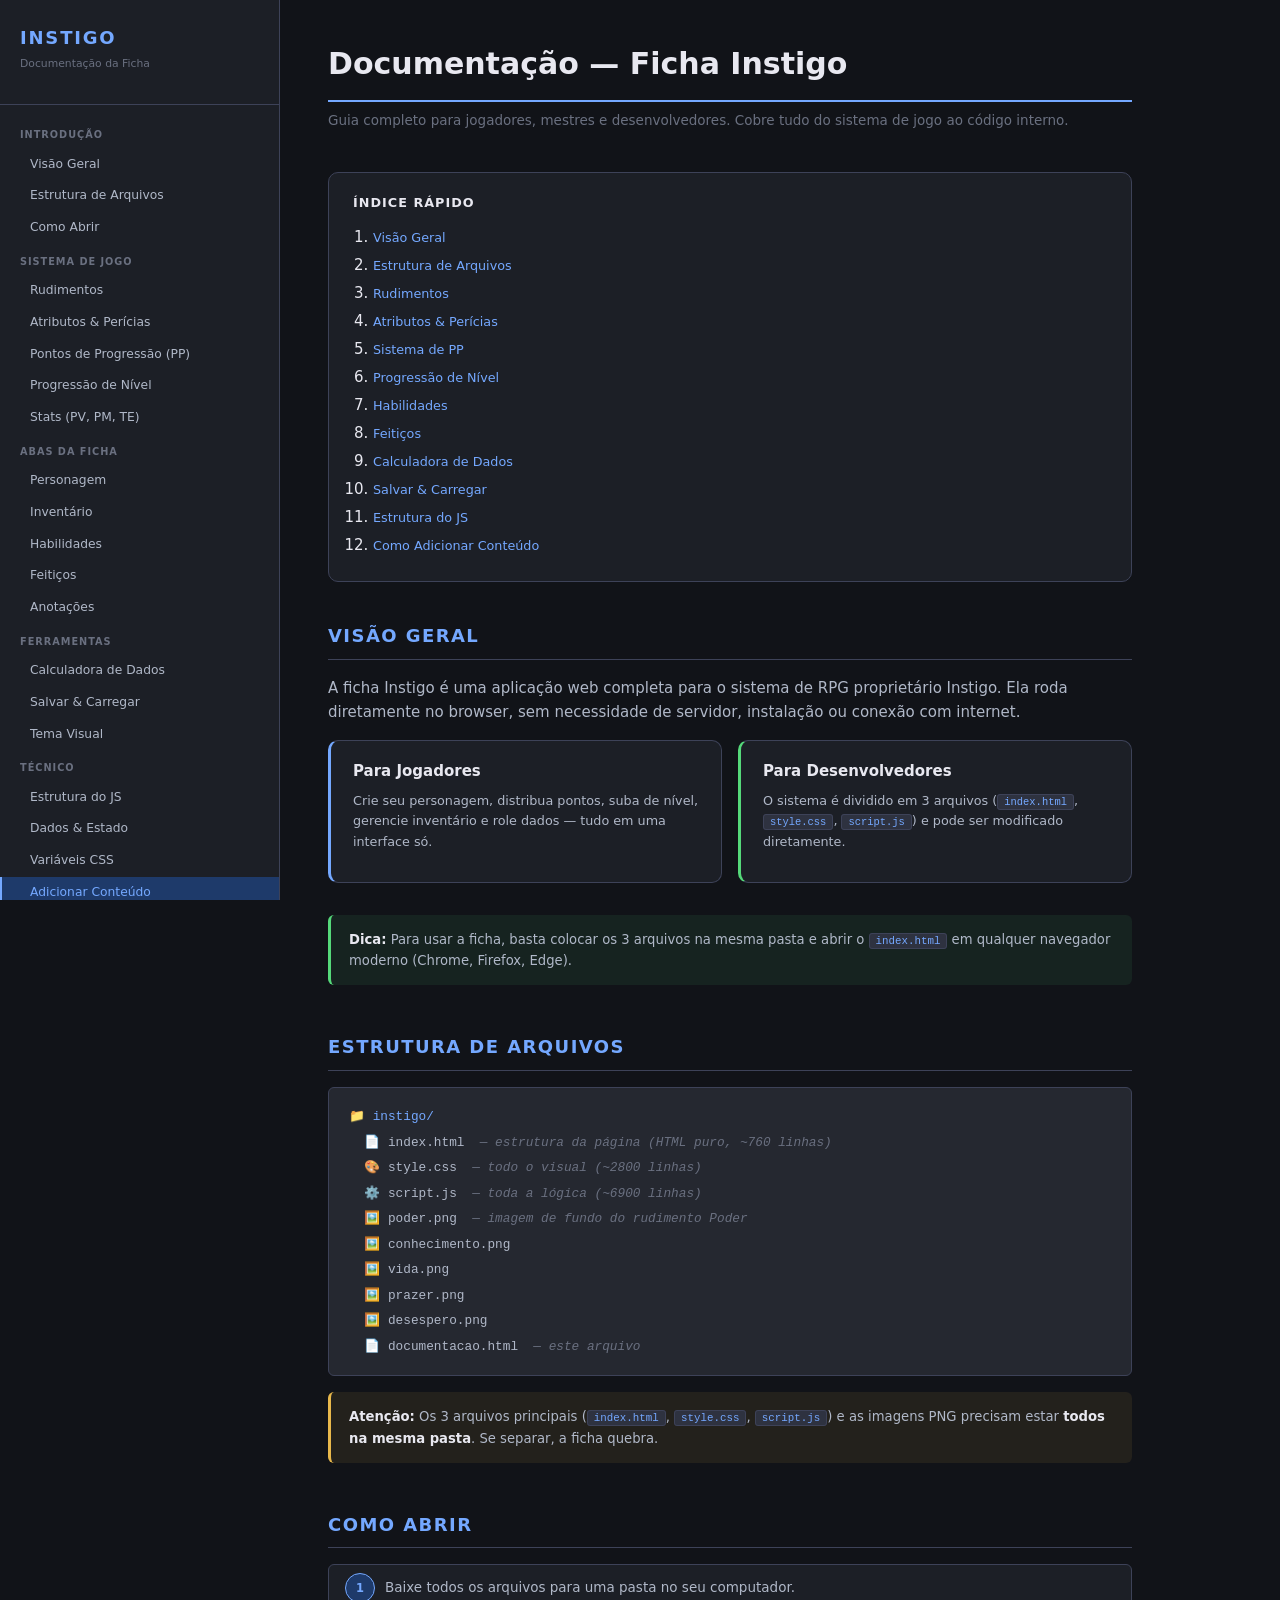
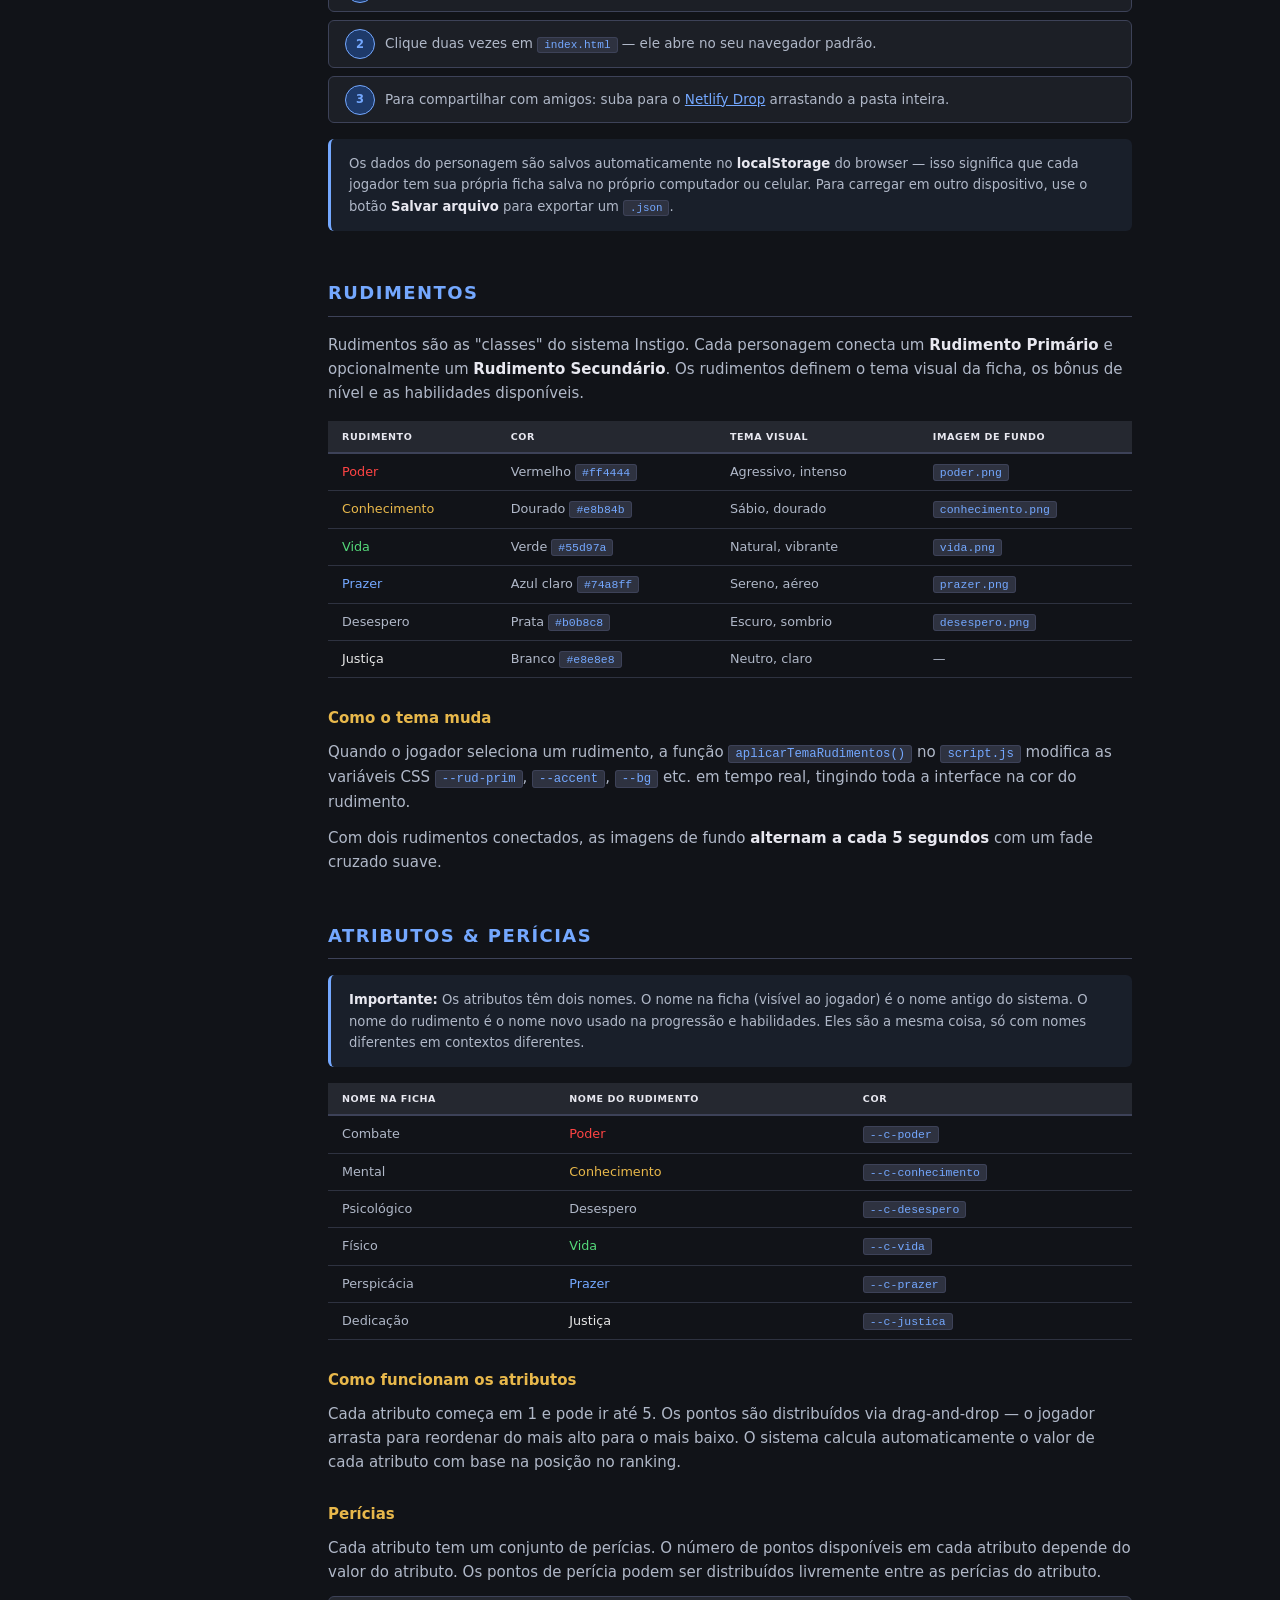
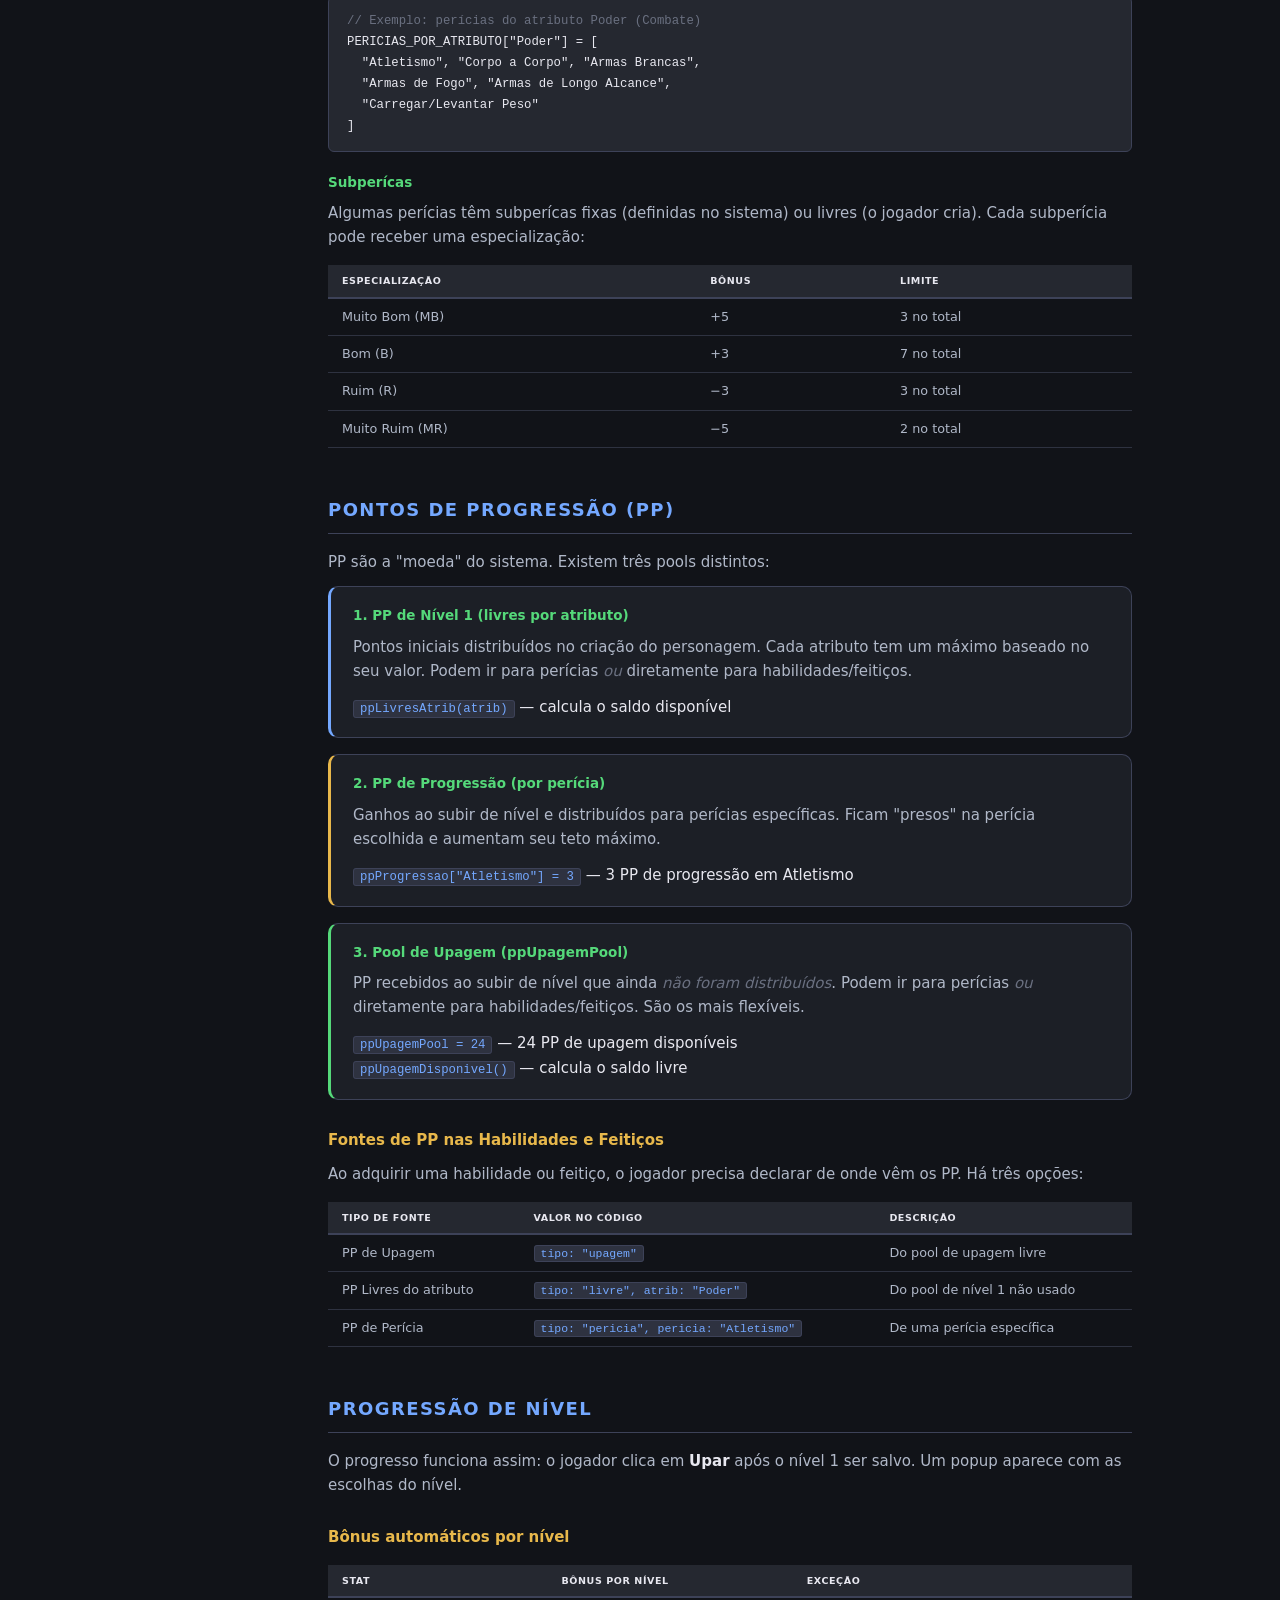
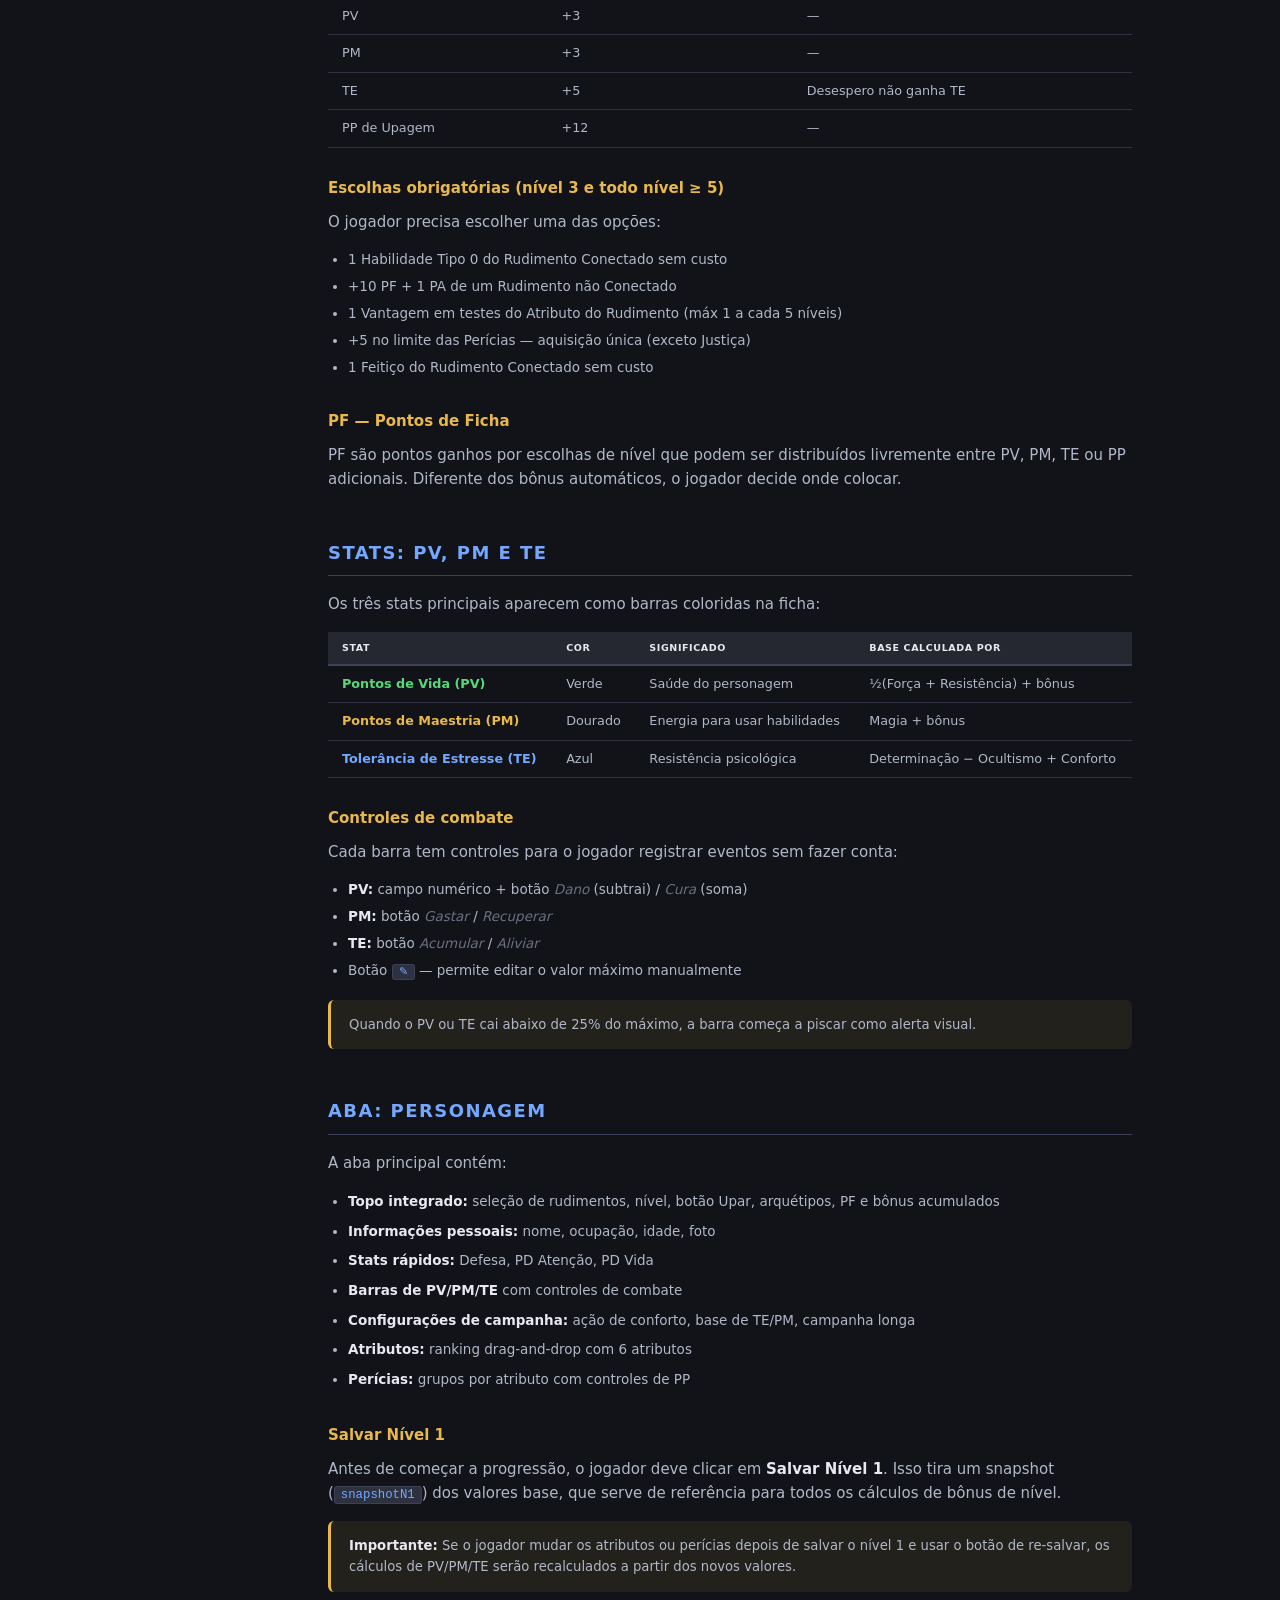
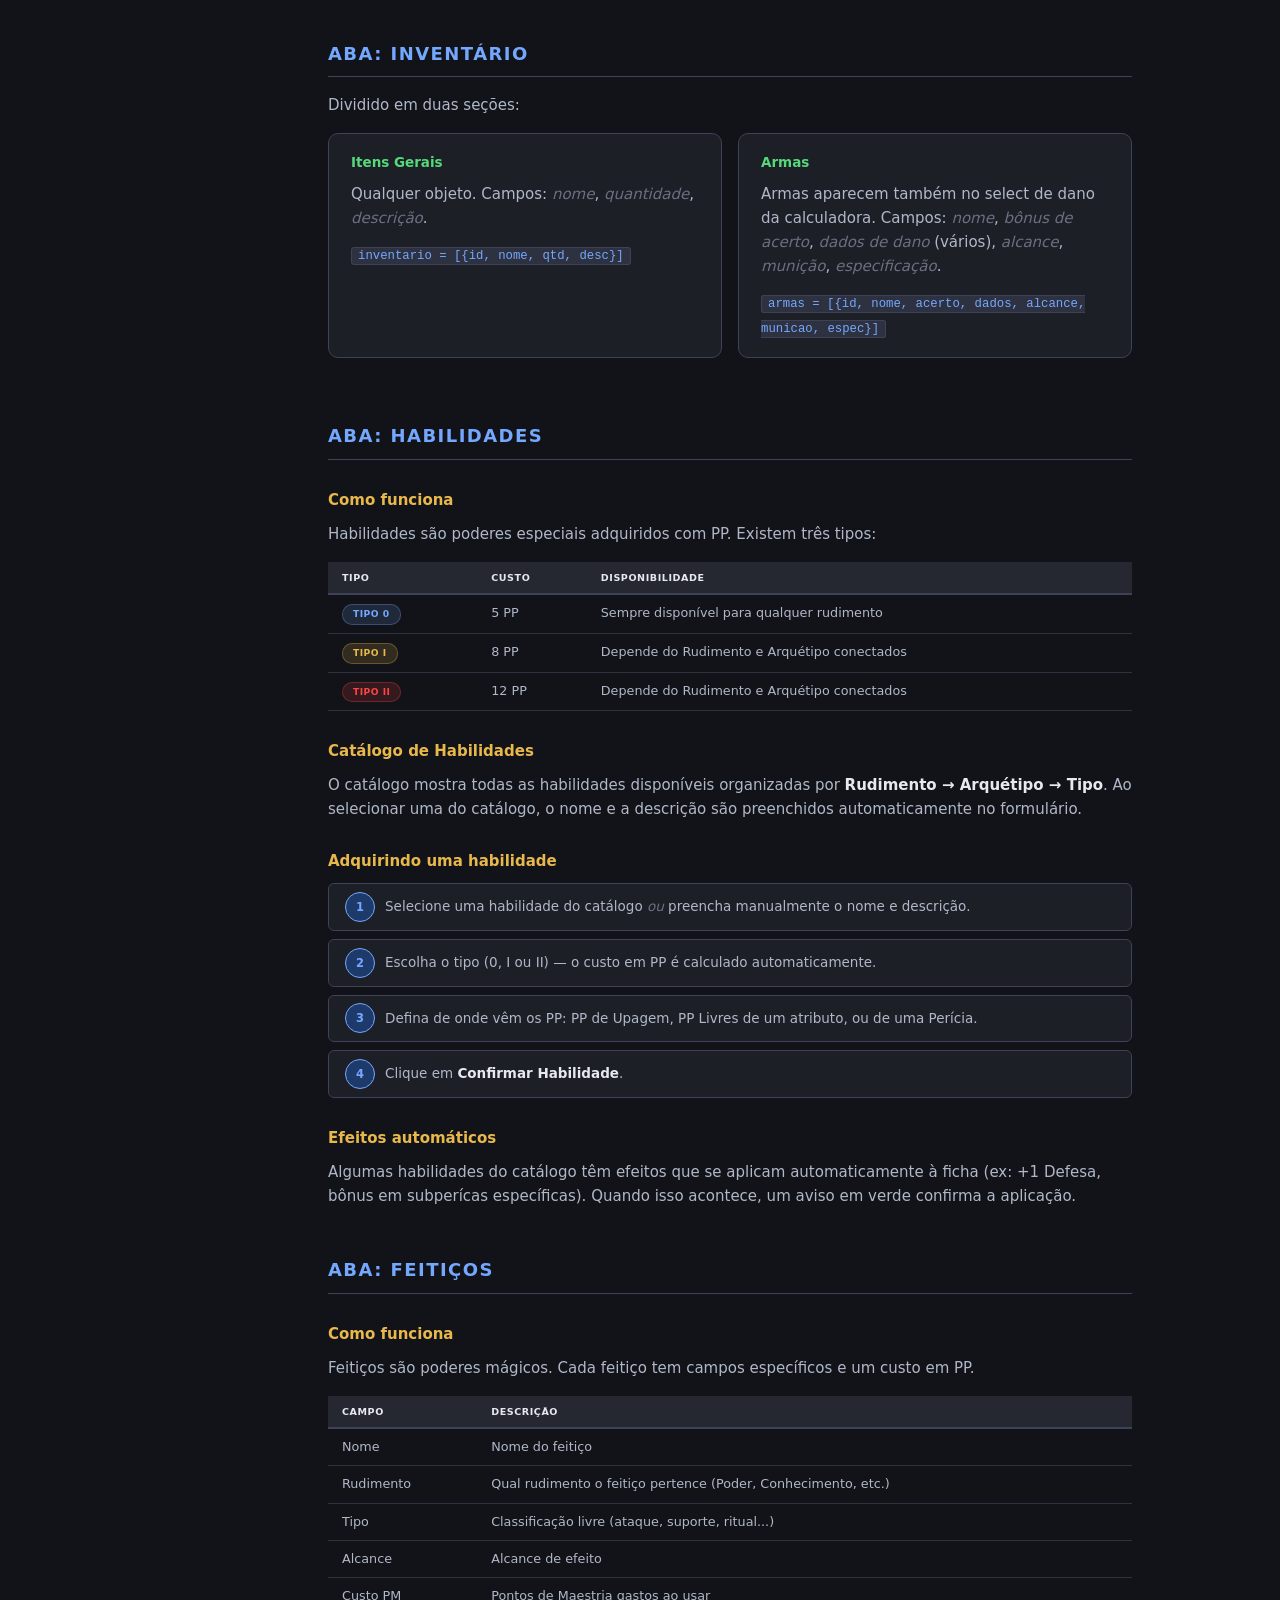
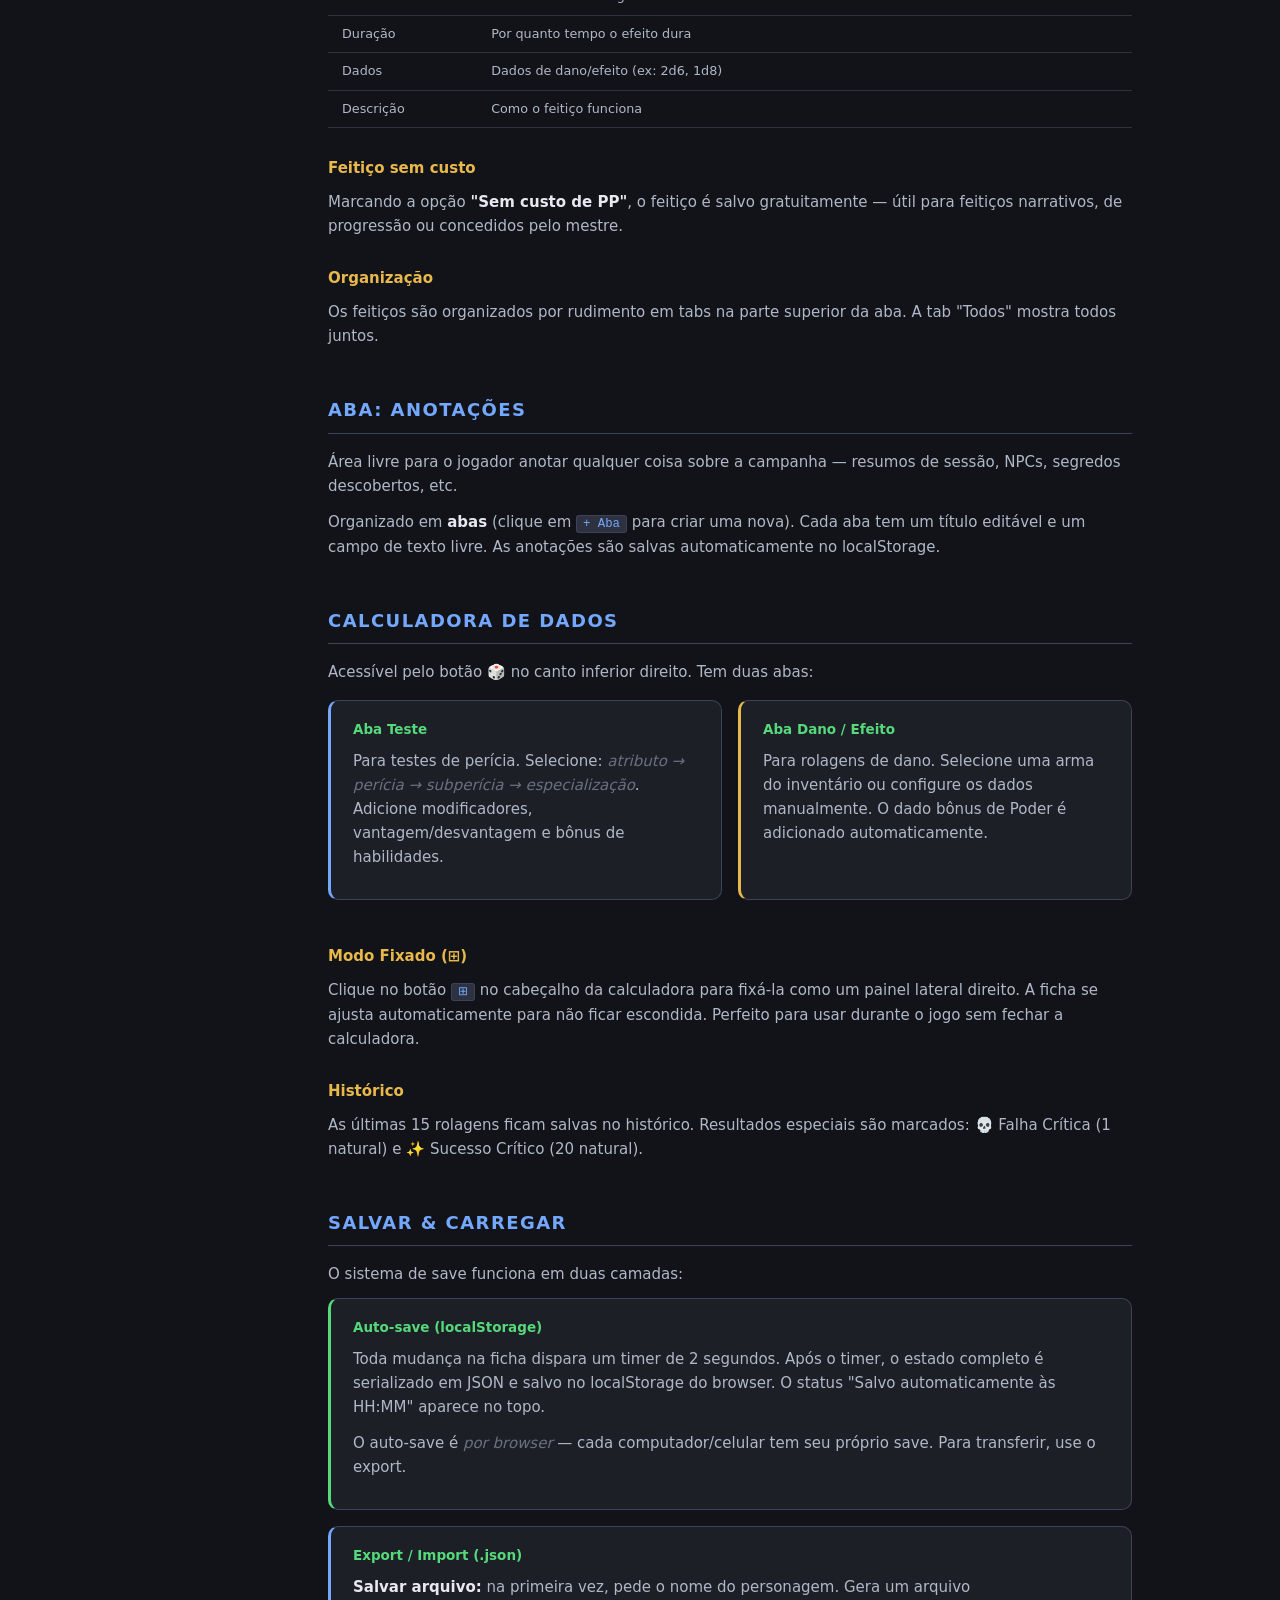
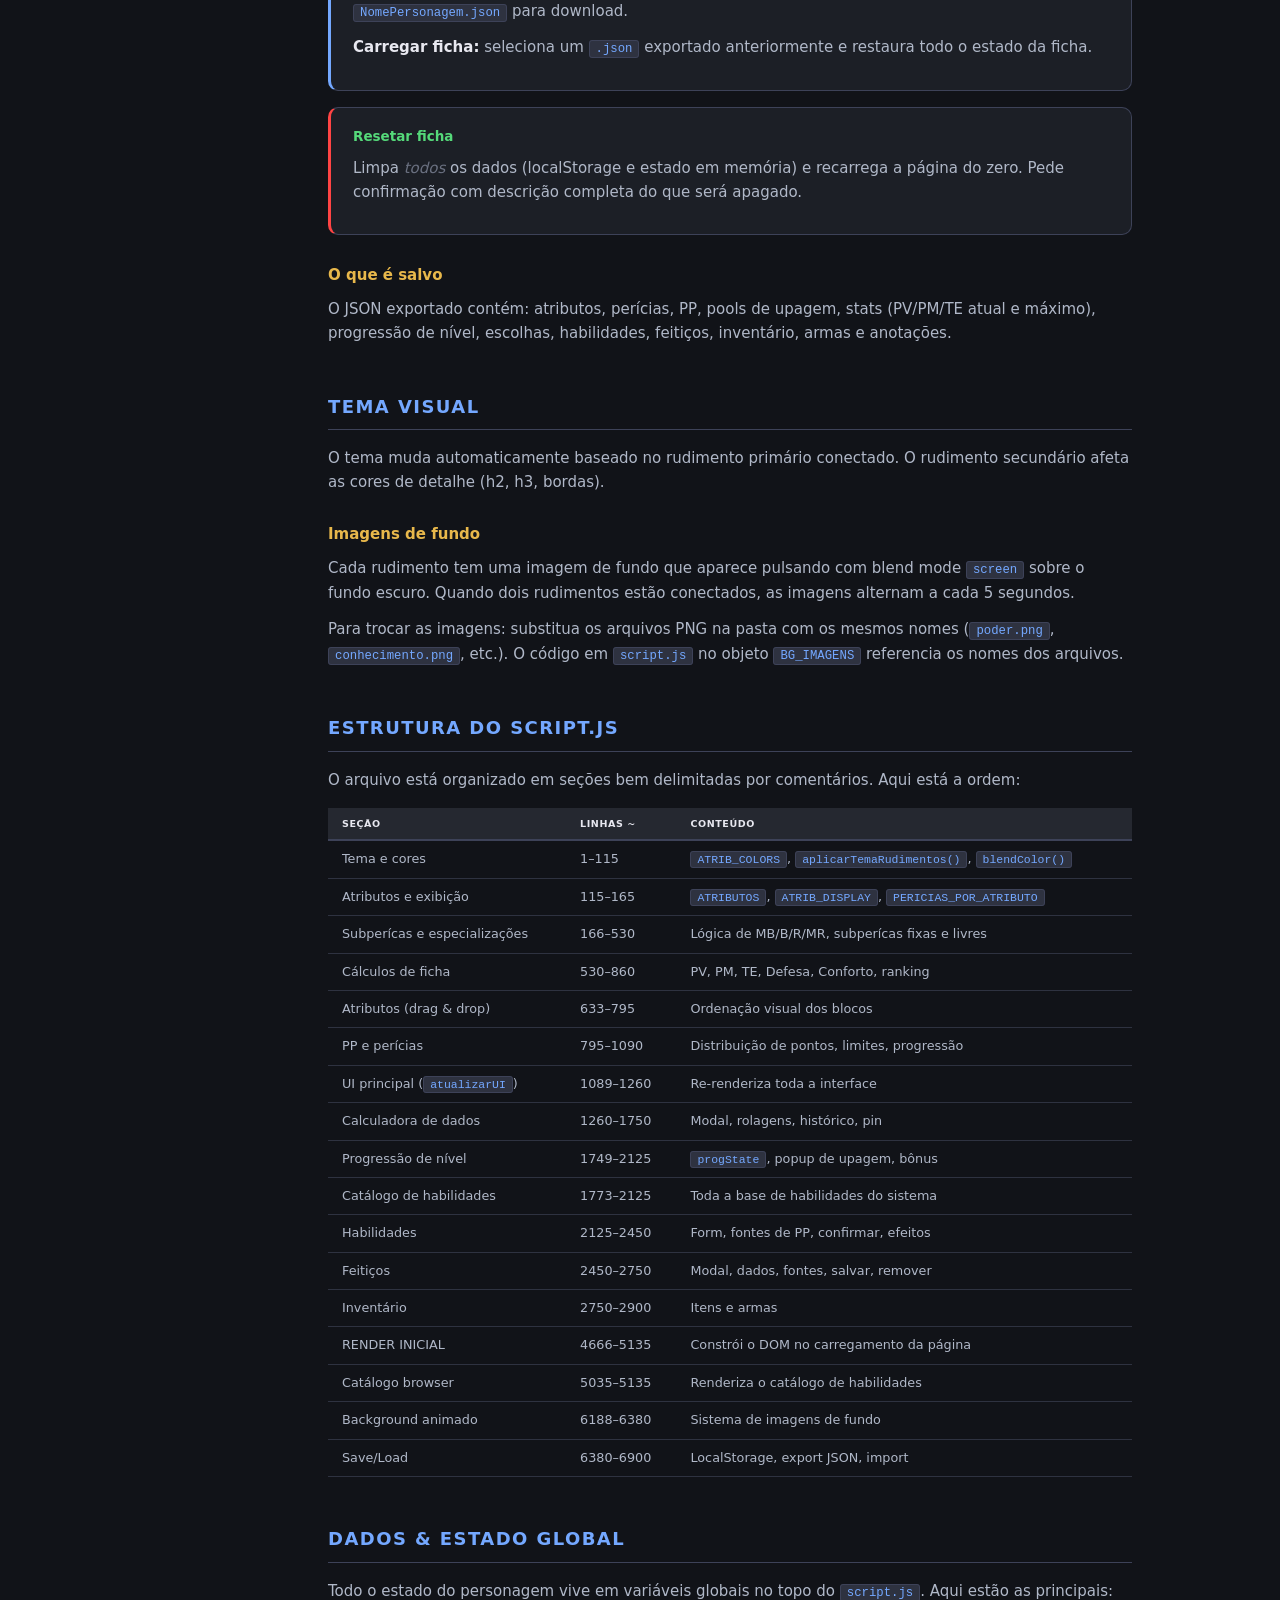
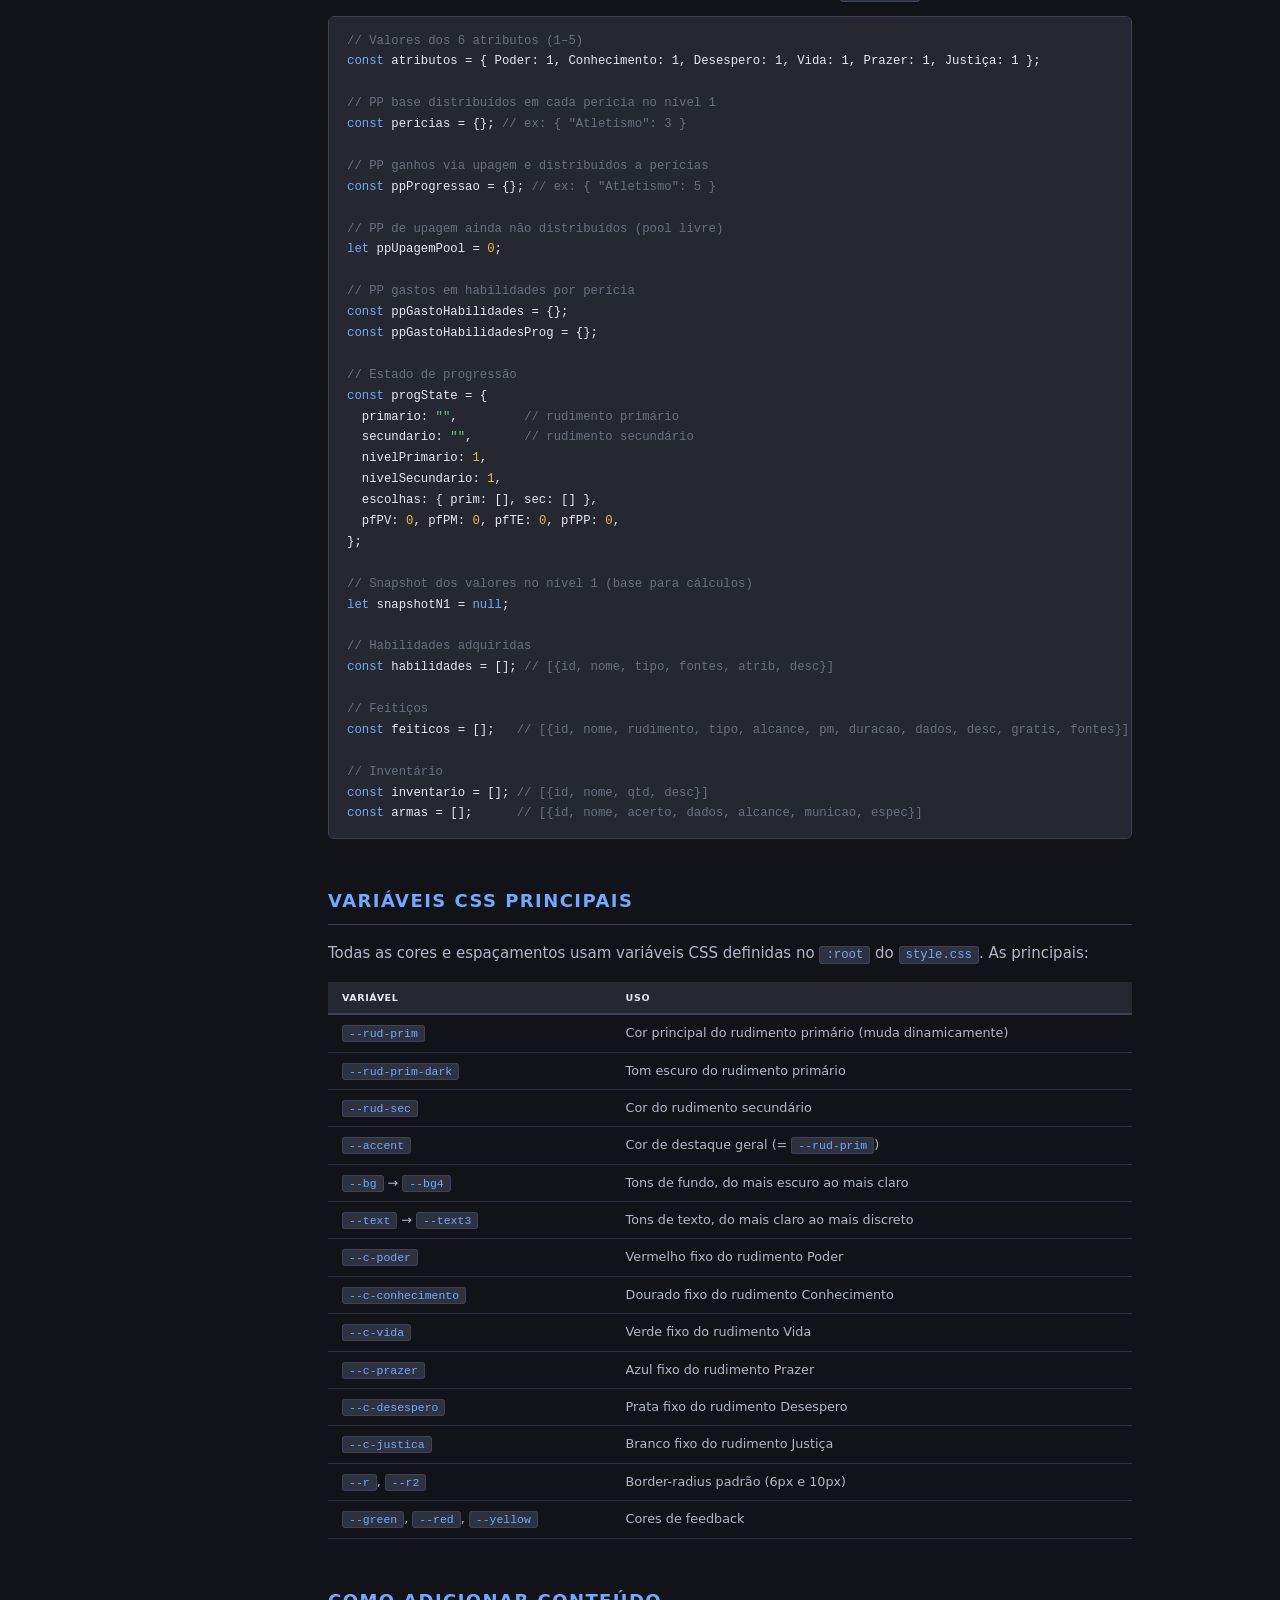
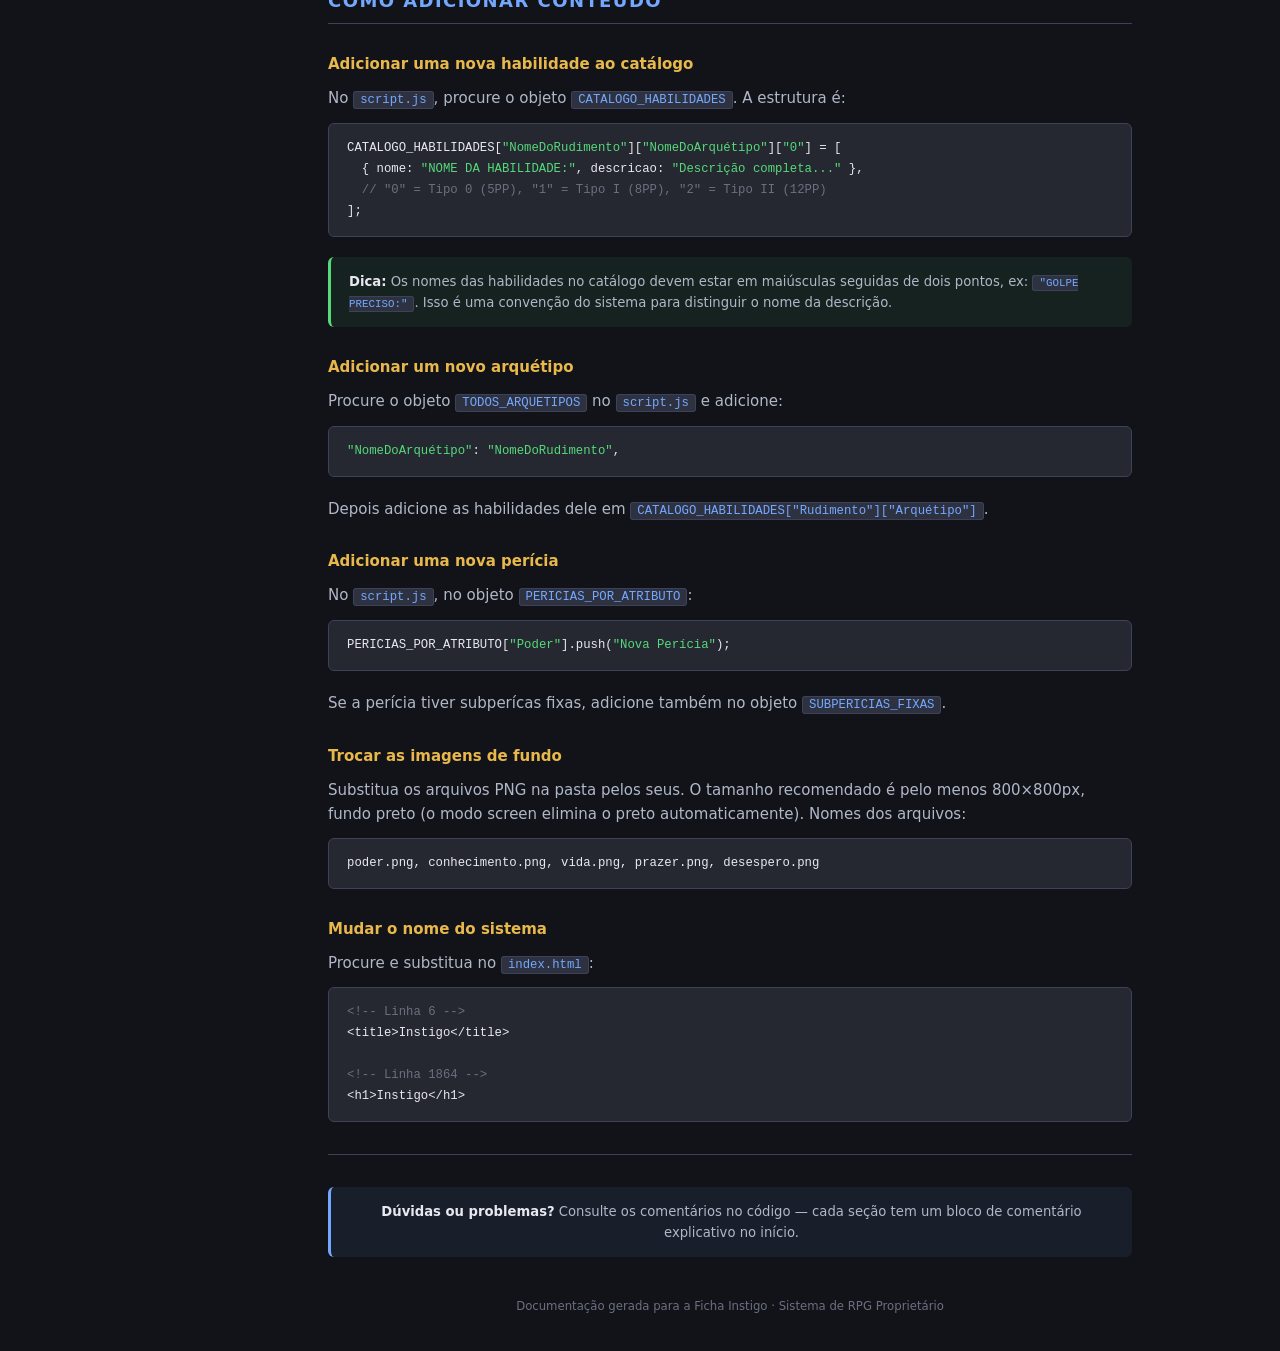
==== documentacaoInstigo.html @ 4a4a7346 "Add files via upload" ====
<!DOCTYPE html>
<html lang="pt-BR">
<head>
  <meta charset="UTF-8">
  <meta name="viewport" content="width=device-width, initial-scale=1.0">
  <title>Documentação — Ficha Instigo</title>
  <style>
    :root {
      --bg:      #111318;
      --bg2:     #1c1f26;
      --bg3:     #252830;
      --bg4:     #2e3240;
      --text:    #e8e8f0;
      --text2:   #b0b8c8;
      --text3:   #6a7080;
      --accent:  #74a8ff;
      --accent2: #1e3a6a;
      --green:   #55d97a;
      --red:     #ff4444;
      --yellow:  #e8b84b;
      --border:  #2e3240;
      --border2: #3d4258;
      --r:       6px;
      --r2:      10px;
    }

    * { box-sizing: border-box; margin: 0; padding: 0; }

    body {
      background: var(--bg);
      color: var(--text);
      font-family: 'Segoe UI', system-ui, sans-serif;
      font-size: 15px;
      line-height: 1.6;
    }

    /* ── Layout ── */
    .layout { display: flex; min-height: 100vh; }

    /* Sidebar */
    .sidebar {
      width: 280px;
      flex-shrink: 0;
      background: var(--bg2);
      border-right: 1px solid var(--border2);
      position: sticky;
      top: 0;
      height: 100vh;
      overflow-y: auto;
      padding: 24px 0;
    }
    .sidebar-logo {
      padding: 0 20px 20px;
      border-bottom: 1px solid var(--border2);
      margin-bottom: 16px;
    }
    .sidebar-logo h1 {
      font-size: 1.2em;
      color: var(--accent);
      letter-spacing: .1em;
      text-transform: uppercase;
    }
    .sidebar-logo p { font-size: .72em; color: var(--text3); margin-top: 2px; }

    .sidebar-section { margin-bottom: 4px; }
    .sidebar-section-title {
      padding: 6px 20px;
      font-size: .65em;
      text-transform: uppercase;
      letter-spacing: .1em;
      color: var(--text3);
      font-weight: 700;
    }
    .sidebar a {
      display: block;
      padding: 6px 20px 6px 28px;
      color: var(--text2);
      text-decoration: none;
      font-size: .82em;
      border-left: 2px solid transparent;
      transition: all .12s;
    }
    .sidebar a:hover { color: var(--text); background: var(--bg3); }
    .sidebar a.active { color: var(--accent); border-left-color: var(--accent); background: var(--accent2); }

    /* Main content */
    .main {
      flex: 1;
      min-width: 0;
      padding: 40px 48px;
      max-width: 900px;
    }

    /* ── Typography ── */
    h1.page-title {
      font-size: 2em;
      color: var(--text);
      border-bottom: 2px solid var(--accent);
      padding-bottom: 12px;
      margin-bottom: 8px;
    }
    .page-subtitle { color: var(--text3); font-size: .9em; margin-bottom: 40px; }

    h2 {
      font-size: 1.2em;
      color: var(--accent);
      text-transform: uppercase;
      letter-spacing: .08em;
      border-bottom: 1px solid var(--border2);
      padding-bottom: 8px;
      margin: 48px 0 16px;
      scroll-margin-top: 20px;
    }
    h2:first-of-type { margin-top: 0; }
    h3 {
      font-size: 1em;
      color: var(--yellow);
      margin: 28px 0 10px;
      scroll-margin-top: 20px;
    }
    h4 { font-size: .9em; color: var(--green); margin: 18px 0 8px; }

    p { color: var(--text2); margin-bottom: 12px; }
    strong { color: var(--text); }
    em { color: var(--text3); }

    /* ── Cards ── */
    .card {
      background: var(--bg2);
      border: 1px solid var(--border2);
      border-radius: var(--r2);
      padding: 18px 22px;
      margin-bottom: 16px;
    }
    .card-accent-blue  { border-left: 3px solid var(--accent); }
    .card-accent-green { border-left: 3px solid var(--green); }
    .card-accent-yellow{ border-left: 3px solid var(--yellow); }
    .card-accent-red   { border-left: 3px solid var(--red); }

    /* ── Tables ── */
    table {
      width: 100%;
      border-collapse: collapse;
      margin: 16px 0 24px;
      font-size: .85em;
    }
    thead th {
      background: var(--bg3);
      color: var(--text);
      padding: 8px 14px;
      text-align: left;
      font-size: .75em;
      text-transform: uppercase;
      letter-spacing: .06em;
      border-bottom: 2px solid var(--border2);
    }
    tbody td {
      padding: 8px 14px;
      border-bottom: 1px solid var(--border);
      color: var(--text2);
      vertical-align: top;
    }
    tbody tr:hover td { background: var(--bg3); }
    td code, th code { font-size: .9em; }

    /* ── Code ── */
    code {
      font-family: 'Cascadia Code', 'Fira Code', monospace;
      font-size: .82em;
      background: var(--bg4);
      color: var(--accent);
      padding: 1px 6px;
      border-radius: 3px;
      border: 1px solid var(--border2);
    }
    pre {
      background: var(--bg3);
      border: 1px solid var(--border2);
      border-radius: var(--r);
      padding: 14px 18px;
      overflow-x: auto;
      margin: 12px 0 20px;
      font-size: .82em;
      line-height: 1.7;
    }
    pre code {
      background: none;
      border: none;
      padding: 0;
      color: var(--text);
      font-size: 1em;
    }
    .comment { color: var(--text3); }
    .kw  { color: var(--accent); }
    .str { color: var(--green); }
    .num { color: var(--yellow); }

    /* ── Badges ── */
    .badge {
      display: inline-block;
      padding: 2px 10px;
      border-radius: 10px;
      font-size: .72em;
      font-weight: 700;
      text-transform: uppercase;
      letter-spacing: .05em;
      margin-right: 4px;
    }
    .badge-blue   { background: rgba(116,168,255,.15); color: var(--accent); border: 1px solid rgba(116,168,255,.3); }
    .badge-green  { background: rgba(85,217,122,.15);  color: var(--green);  border: 1px solid rgba(85,217,122,.3); }
    .badge-yellow { background: rgba(232,184,75,.15);  color: var(--yellow); border: 1px solid rgba(232,184,75,.3); }
    .badge-red    { background: rgba(255,68,68,.15);   color: var(--red);    border: 1px solid rgba(255,68,68,.3); }

    /* ── Callouts ── */
    .callout {
      padding: 14px 18px;
      border-radius: var(--r);
      margin: 16px 0;
      font-size: .88em;
    }
    .callout-info    { background: rgba(116,168,255,.08); border-left: 3px solid var(--accent); color: var(--text2); }
    .callout-warning { background: rgba(232,184,75,.08);  border-left: 3px solid var(--yellow); color: var(--text2); }
    .callout-tip     { background: rgba(85,217,122,.08);  border-left: 3px solid var(--green);  color: var(--text2); }

    /* ── Rudimento colors ── */
    .rud-poder        { color: #ff4444; }
    .rud-conhecimento { color: #e8b84b; }
    .rud-vida         { color: #55d97a; }
    .rud-prazer       { color: #74a8ff; }
    .rud-desespero    { color: #b0b8c8; }
    .rud-justica      { color: #e8e8e8; }

    .rud-pill {
      display: inline-block;
      padding: 2px 10px;
      border-radius: 10px;
      font-size: .78em;
      font-weight: 700;
      margin: 2px;
    }

    /* ── File tree ── */
    .file-tree {
      background: var(--bg3);
      border: 1px solid var(--border2);
      border-radius: var(--r);
      padding: 16px 20px;
      font-family: monospace;
      font-size: .85em;
      line-height: 2;
    }
    .file-tree .folder { color: var(--accent); }
    .file-tree .file   { color: var(--text2); }
    .file-tree .note   { color: var(--text3); font-style: italic; }

    /* ── Grid ── */
    .grid-2 { display: grid; grid-template-columns: 1fr 1fr; gap: 16px; margin: 16px 0; }

    /* ── Divider ── */
    hr { border: none; border-top: 1px solid var(--border2); margin: 32px 0; }

    /* ── Step list ── */
    .steps { counter-reset: steps; list-style: none; padding: 0; }
    .steps li {
      counter-increment: steps;
      padding: 12px 16px 12px 56px;
      background: var(--bg2);
      border: 1px solid var(--border2);
      border-radius: var(--r);
      margin-bottom: 8px;
      position: relative;
      color: var(--text2);
      font-size: .9em;
    }
    .steps li::before {
      content: counter(steps);
      position: absolute;
      left: 16px;
      top: 50%;
      transform: translateY(-50%);
      width: 28px;
      height: 28px;
      background: var(--accent2);
      color: var(--accent);
      border: 1px solid var(--accent);
      border-radius: 50%;
      display: flex;
      align-items: center;
      justify-content: center;
      font-weight: 700;
      font-size: .85em;
    }

    /* ── TOC ── */
    .toc {
      background: var(--bg2);
      border: 1px solid var(--border2);
      border-radius: var(--r2);
      padding: 20px 24px;
      margin-bottom: 40px;
    }
    .toc h3 { color: var(--text); margin: 0 0 12px; font-size: .85em; text-transform: uppercase; letter-spacing: .08em; }
    .toc ol { padding-left: 20px; }
    .toc li { margin-bottom: 4px; }
    .toc a  { color: var(--accent); text-decoration: none; font-size: .85em; }
    .toc a:hover { text-decoration: underline; }

    @media (max-width: 900px) {
      .sidebar { display: none; }
      .main { padding: 24px 20px; }
      .grid-2 { grid-template-columns: 1fr; }
    }
  </style>
</head>
<body>

<div class="layout">

  <!-- ══ SIDEBAR ══ -->
  <nav class="sidebar">
    <div class="sidebar-logo">
      <h1>Instigo</h1>
      <p>Documentação da Ficha</p>
    </div>

    <div class="sidebar-section">
      <div class="sidebar-section-title">Introdução</div>
      <a href="#visao-geral">Visão Geral</a>
      <a href="#estrutura-arquivos">Estrutura de Arquivos</a>
      <a href="#como-abrir">Como Abrir</a>
    </div>

    <div class="sidebar-section">
      <div class="sidebar-section-title">Sistema de Jogo</div>
      <a href="#rudimentos">Rudimentos</a>
      <a href="#atributos">Atributos & Perícias</a>
      <a href="#pp">Pontos de Progressão (PP)</a>
      <a href="#progressao">Progressão de Nível</a>
      <a href="#stats">Stats (PV, PM, TE)</a>
    </div>

    <div class="sidebar-section">
      <div class="sidebar-section-title">Abas da Ficha</div>
      <a href="#aba-personagem">Personagem</a>
      <a href="#aba-inventario">Inventário</a>
      <a href="#aba-habilidades">Habilidades</a>
      <a href="#aba-feiticos">Feitiços</a>
      <a href="#aba-anotacoes">Anotações</a>
    </div>

    <div class="sidebar-section">
      <div class="sidebar-section-title">Ferramentas</div>
      <a href="#calculadora">Calculadora de Dados</a>
      <a href="#save-load">Salvar & Carregar</a>
      <a href="#tema">Tema Visual</a>
    </div>

    <div class="sidebar-section">
      <div class="sidebar-section-title">Técnico</div>
      <a href="#estrutura-js">Estrutura do JS</a>
      <a href="#dados-estado">Dados & Estado</a>
      <a href="#css-vars">Variáveis CSS</a>
      <a href="#adicionar-conteudo">Adicionar Conteúdo</a>
    </div>
  </nav>

  <!-- ══ MAIN ══ -->
  <main class="main">

    <h1 class="page-title">Documentação — Ficha Instigo</h1>
    <p class="page-subtitle">Guia completo para jogadores, mestres e desenvolvedores. Cobre tudo do sistema de jogo ao código interno.</p>

    <div class="toc">
      <h3>Índice Rápido</h3>
      <ol>
        <li><a href="#visao-geral">Visão Geral</a></li>
        <li><a href="#estrutura-arquivos">Estrutura de Arquivos</a></li>
        <li><a href="#rudimentos">Rudimentos</a></li>
        <li><a href="#atributos">Atributos & Perícias</a></li>
        <li><a href="#pp">Sistema de PP</a></li>
        <li><a href="#progressao">Progressão de Nível</a></li>
        <li><a href="#habilidades-sistema">Habilidades</a></li>
        <li><a href="#feiticos-sistema">Feitiços</a></li>
        <li><a href="#calculadora">Calculadora de Dados</a></li>
        <li><a href="#save-load">Salvar & Carregar</a></li>
        <li><a href="#estrutura-js">Estrutura do JS</a></li>
        <li><a href="#adicionar-conteudo">Como Adicionar Conteúdo</a></li>
      </ol>
    </div>

    <!-- ══════════════════════════════════════════════ -->
    <h2 id="visao-geral">Visão Geral</h2>

    <p>A ficha Instigo é uma aplicação web completa para o sistema de RPG proprietário Instigo. Ela roda diretamente no browser, sem necessidade de servidor, instalação ou conexão com internet.</p>

    <div class="grid-2">
      <div class="card card-accent-blue">
        <strong>Para Jogadores</strong>
        <p style="margin-top:8px;font-size:.85em;">Crie seu personagem, distribua pontos, suba de nível, gerencie inventário e role dados — tudo em uma interface só.</p>
      </div>
      <div class="card card-accent-green">
        <strong>Para Desenvolvedores</strong>
        <p style="margin-top:8px;font-size:.85em;">O sistema é dividido em 3 arquivos (<code>index.html</code>, <code>style.css</code>, <code>script.js</code>) e pode ser modificado diretamente.</p>
      </div>
    </div>

    <div class="callout callout-tip">
      <strong>Dica:</strong> Para usar a ficha, basta colocar os 3 arquivos na mesma pasta e abrir o <code>index.html</code> em qualquer navegador moderno (Chrome, Firefox, Edge).
    </div>

    <!-- ══════════════════════════════════════════════ -->
    <h2 id="estrutura-arquivos">Estrutura de Arquivos</h2>

    <div class="file-tree">
      <span class="folder">📁 instigo/</span><br>
      &nbsp;&nbsp;<span class="file">📄 index.html</span> &nbsp;<span class="note">— estrutura da página (HTML puro, ~760 linhas)</span><br>
      &nbsp;&nbsp;<span class="file">🎨 style.css</span> &nbsp;<span class="note">— todo o visual (~2800 linhas)</span><br>
      &nbsp;&nbsp;<span class="file">⚙️ script.js</span> &nbsp;<span class="note">— toda a lógica (~6900 linhas)</span><br>
      &nbsp;&nbsp;<span class="file">🖼️ poder.png</span> &nbsp;<span class="note">— imagem de fundo do rudimento Poder</span><br>
      &nbsp;&nbsp;<span class="file">🖼️ conhecimento.png</span><br>
      &nbsp;&nbsp;<span class="file">🖼️ vida.png</span><br>
      &nbsp;&nbsp;<span class="file">🖼️ prazer.png</span><br>
      &nbsp;&nbsp;<span class="file">🖼️ desespero.png</span><br>
      &nbsp;&nbsp;<span class="file">📄 documentacao.html</span> &nbsp;<span class="note">— este arquivo</span>
    </div>

    <div class="callout callout-warning">
      <strong>Atenção:</strong> Os 3 arquivos principais (<code>index.html</code>, <code>style.css</code>, <code>script.js</code>) e as imagens PNG precisam estar <strong>todos na mesma pasta</strong>. Se separar, a ficha quebra.
    </div>

    <!-- ══════════════════════════════════════════════ -->
    <h2 id="como-abrir">Como Abrir</h2>

    <ol class="steps">
      <li>Baixe todos os arquivos para uma pasta no seu computador.</li>
      <li>Clique duas vezes em <code>index.html</code> — ele abre no seu navegador padrão.</li>
      <li>Para compartilhar com amigos: suba para o <a href="https://app.netlify.com/drop" style="color:var(--accent)">Netlify Drop</a> arrastando a pasta inteira.</li>
    </ol>

    <div class="callout callout-info">
      Os dados do personagem são salvos automaticamente no <strong>localStorage</strong> do browser — isso significa que cada jogador tem sua própria ficha salva no próprio computador ou celular. Para carregar em outro dispositivo, use o botão <strong>Salvar arquivo</strong> para exportar um <code>.json</code>.
    </div>

    <!-- ══════════════════════════════════════════════ -->
    <h2 id="rudimentos">Rudimentos</h2>

    <p>Rudimentos são as "classes" do sistema Instigo. Cada personagem conecta um <strong>Rudimento Primário</strong> e opcionalmente um <strong>Rudimento Secundário</strong>. Os rudimentos definem o tema visual da ficha, os bônus de nível e as habilidades disponíveis.</p>

    <table>
      <thead>
        <tr><th>Rudimento</th><th>Cor</th><th>Tema visual</th><th>Imagem de fundo</th></tr>
      </thead>
      <tbody>
        <tr><td><span class="rud-poder">Poder</span></td><td>Vermelho <code>#ff4444</code></td><td>Agressivo, intenso</td><td><code>poder.png</code></td></tr>
        <tr><td><span class="rud-conhecimento">Conhecimento</span></td><td>Dourado <code>#e8b84b</code></td><td>Sábio, dourado</td><td><code>conhecimento.png</code></td></tr>
        <tr><td><span class="rud-vida">Vida</span></td><td>Verde <code>#55d97a</code></td><td>Natural, vibrante</td><td><code>vida.png</code></td></tr>
        <tr><td><span class="rud-prazer">Prazer</span></td><td>Azul claro <code>#74a8ff</code></td><td>Sereno, aéreo</td><td><code>prazer.png</code></td></tr>
        <tr><td><span class="rud-desespero">Desespero</span></td><td>Prata <code>#b0b8c8</code></td><td>Escuro, sombrio</td><td><code>desespero.png</code></td></tr>
        <tr><td><span class="rud-justica">Justiça</span></td><td>Branco <code>#e8e8e8</code></td><td>Neutro, claro</td><td>—</td></tr>
      </tbody>
    </table>

    <h3>Como o tema muda</h3>
    <p>Quando o jogador seleciona um rudimento, a função <code>aplicarTemaRudimentos()</code> no <code>script.js</code> modifica as variáveis CSS <code>--rud-prim</code>, <code>--accent</code>, <code>--bg</code> etc. em tempo real, tingindo toda a interface na cor do rudimento.</p>

    <p>Com dois rudimentos conectados, as imagens de fundo <strong>alternam a cada 5 segundos</strong> com um fade cruzado suave.</p>

    <!-- ══════════════════════════════════════════════ -->
    <h2 id="atributos">Atributos & Perícias</h2>

    <div class="callout callout-info">
      <strong>Importante:</strong> Os atributos têm dois nomes. O nome na ficha (visível ao jogador) é o nome antigo do sistema. O nome do rudimento é o nome novo usado na progressão e habilidades. Eles são a mesma coisa, só com nomes diferentes em contextos diferentes.
    </div>

    <table>
      <thead>
        <tr><th>Nome na ficha</th><th>Nome do rudimento</th><th>Cor</th></tr>
      </thead>
      <tbody>
        <tr><td>Combate</td><td><span class="rud-poder">Poder</span></td><td><code>--c-poder</code></td></tr>
        <tr><td>Mental</td><td><span class="rud-conhecimento">Conhecimento</span></td><td><code>--c-conhecimento</code></td></tr>
        <tr><td>Psicológico</td><td><span class="rud-desespero">Desespero</span></td><td><code>--c-desespero</code></td></tr>
        <tr><td>Físico</td><td><span class="rud-vida">Vida</span></td><td><code>--c-vida</code></td></tr>
        <tr><td>Perspicácia</td><td><span class="rud-prazer">Prazer</span></td><td><code>--c-prazer</code></td></tr>
        <tr><td>Dedicação</td><td><span class="rud-justica">Justiça</span></td><td><code>--c-justica</code></td></tr>
      </tbody>
    </table>

    <h3>Como funcionam os atributos</h3>
    <p>Cada atributo começa em 1 e pode ir até 5. Os pontos são distribuídos via drag-and-drop — o jogador arrasta para reordenar do mais alto para o mais baixo. O sistema calcula automaticamente o valor de cada atributo com base na posição no ranking.</p>

    <h3>Perícias</h3>
    <p>Cada atributo tem um conjunto de perícias. O número de pontos disponíveis em cada atributo depende do valor do atributo. Os pontos de perícia podem ser distribuídos livremente entre as perícias do atributo.</p>

    <pre><code><span class="comment">// Exemplo: perícias do atributo Poder (Combate)</span>
PERICIAS_POR_ATRIBUTO["Poder"] = [
  "Atletismo", "Corpo a Corpo", "Armas Brancas",
  "Armas de Fogo", "Armas de Longo Alcance",
  "Carregar/Levantar Peso"
]</code></pre>

    <h4>Subperícas</h4>
    <p>Algumas perícias têm subperícas fixas (definidas no sistema) ou livres (o jogador cria). Cada subperícia pode receber uma especialização:</p>
    <table>
      <thead><tr><th>Especialização</th><th>Bônus</th><th>Limite</th></tr></thead>
      <tbody>
        <tr><td>Muito Bom (MB)</td><td>+5</td><td>3 no total</td></tr>
        <tr><td>Bom (B)</td><td>+3</td><td>7 no total</td></tr>
        <tr><td>Ruim (R)</td><td>−3</td><td>3 no total</td></tr>
        <tr><td>Muito Ruim (MR)</td><td>−5</td><td>2 no total</td></tr>
      </tbody>
    </table>

    <!-- ══════════════════════════════════════════════ -->
    <h2 id="pp">Pontos de Progressão (PP)</h2>

    <p>PP são a "moeda" do sistema. Existem três pools distintos:</p>

    <div class="card card-accent-blue">
      <h4 style="margin-top:0">1. PP de Nível 1 (livres por atributo)</h4>
      <p>Pontos iniciais distribuídos no criação do personagem. Cada atributo tem um máximo baseado no seu valor. Podem ir para perícias <em>ou</em> diretamente para habilidades/feitiços.</p>
      <code>ppLivresAtrib(atrib)</code> — calcula o saldo disponível
    </div>

    <div class="card card-accent-yellow">
      <h4 style="margin-top:0">2. PP de Progressão (por perícia)</h4>
      <p>Ganhos ao subir de nível e distribuídos para perícias específicas. Ficam "presos" na perícia escolhida e aumentam seu teto máximo.</p>
      <code>ppProgressao["Atletismo"] = 3</code> — 3 PP de progressão em Atletismo
    </div>

    <div class="card card-accent-green">
      <h4 style="margin-top:0">3. Pool de Upagem (ppUpagemPool)</h4>
      <p>PP recebidos ao subir de nível que ainda <em>não foram distribuídos</em>. Podem ir para perícias <em>ou</em> diretamente para habilidades/feitiços. São os mais flexíveis.</p>
      <code>ppUpagemPool = 24</code> — 24 PP de upagem disponíveis<br>
      <code>ppUpagemDisponivel()</code> — calcula o saldo livre
    </div>

    <h3>Fontes de PP nas Habilidades e Feitiços</h3>
    <p>Ao adquirir uma habilidade ou feitiço, o jogador precisa declarar de onde vêm os PP. Há três opções:</p>

    <table>
      <thead><tr><th>Tipo de fonte</th><th>Valor no código</th><th>Descrição</th></tr></thead>
      <tbody>
        <tr><td>PP de Upagem</td><td><code>tipo: "upagem"</code></td><td>Do pool de upagem livre</td></tr>
        <tr><td>PP Livres do atributo</td><td><code>tipo: "livre", atrib: "Poder"</code></td><td>Do pool de nível 1 não usado</td></tr>
        <tr><td>PP de Perícia</td><td><code>tipo: "pericia", pericia: "Atletismo"</code></td><td>De uma perícia específica</td></tr>
      </tbody>
    </table>

    <!-- ══════════════════════════════════════════════ -->
    <h2 id="progressao">Progressão de Nível</h2>

    <p>O progresso funciona assim: o jogador clica em <strong>Upar</strong> após o nível 1 ser salvo. Um popup aparece com as escolhas do nível.</p>

    <h3>Bônus automáticos por nível</h3>
    <table>
      <thead><tr><th>Stat</th><th>Bônus por nível</th><th>Exceção</th></tr></thead>
      <tbody>
        <tr><td>PV</td><td>+3</td><td>—</td></tr>
        <tr><td>PM</td><td>+3</td><td>—</td></tr>
        <tr><td>TE</td><td>+5</td><td>Desespero não ganha TE</td></tr>
        <tr><td>PP de Upagem</td><td>+12</td><td>—</td></tr>
      </tbody>
    </table>

    <h3>Escolhas obrigatórias (nível 3 e todo nível ≥ 5)</h3>
    <p>O jogador precisa escolher uma das opções:</p>
    <ul style="padding-left:20px;color:var(--text2);font-size:.9em;line-height:2;">
      <li>1 Habilidade Tipo 0 do Rudimento Conectado sem custo</li>
      <li>+10 PF + 1 PA de um Rudimento não Conectado</li>
      <li>1 Vantagem em testes do Atributo do Rudimento (máx 1 a cada 5 níveis)</li>
      <li>+5 no limite das Perícias — aquisição única (exceto Justiça)</li>
      <li>1 Feitiço do Rudimento Conectado sem custo</li>
    </ul>

    <h3>PF — Pontos de Ficha</h3>
    <p>PF são pontos ganhos por escolhas de nível que podem ser distribuídos livremente entre PV, PM, TE ou PP adicionais. Diferente dos bônus automáticos, o jogador decide onde colocar.</p>

    <!-- ══════════════════════════════════════════════ -->
    <h2 id="stats">Stats: PV, PM e TE</h2>

    <p>Os três stats principais aparecem como barras coloridas na ficha:</p>

    <table>
      <thead><tr><th>Stat</th><th>Cor</th><th>Significado</th><th>Base calculada por</th></tr></thead>
      <tbody>
        <tr><td><strong style="color:#55d97a">Pontos de Vida (PV)</strong></td><td>Verde</td><td>Saúde do personagem</td><td>½(Força + Resistência) + bônus</td></tr>
        <tr><td><strong style="color:#e8b84b">Pontos de Maestria (PM)</strong></td><td>Dourado</td><td>Energia para usar habilidades</td><td>Magia + bônus</td></tr>
        <tr><td><strong style="color:#74a8ff">Tolerância de Estresse (TE)</strong></td><td>Azul</td><td>Resistência psicológica</td><td>Determinação − Ocultismo + Conforto</td></tr>
      </tbody>
    </table>

    <h3>Controles de combate</h3>
    <p>Cada barra tem controles para o jogador registrar eventos sem fazer conta:</p>
    <ul style="padding-left:20px;color:var(--text2);font-size:.9em;line-height:2;">
      <li><strong>PV:</strong> campo numérico + botão <em>Dano</em> (subtrai) / <em>Cura</em> (soma)</li>
      <li><strong>PM:</strong> botão <em>Gastar</em> / <em>Recuperar</em></li>
      <li><strong>TE:</strong> botão <em>Acumular</em> / <em>Aliviar</em></li>
      <li>Botão <code>✎</code> — permite editar o valor máximo manualmente</li>
    </ul>

    <div class="callout callout-warning">
      Quando o PV ou TE cai abaixo de 25% do máximo, a barra começa a piscar como alerta visual.
    </div>

    <!-- ══════════════════════════════════════════════ -->
    <h2 id="aba-personagem">Aba: Personagem</h2>

    <p>A aba principal contém:</p>
    <ul style="padding-left:20px;color:var(--text2);font-size:.9em;line-height:2.2;">
      <li><strong>Topo integrado:</strong> seleção de rudimentos, nível, botão Upar, arquétipos, PF e bônus acumulados</li>
      <li><strong>Informações pessoais:</strong> nome, ocupação, idade, foto</li>
      <li><strong>Stats rápidos:</strong> Defesa, PD Atenção, PD Vida</li>
      <li><strong>Barras de PV/PM/TE</strong> com controles de combate</li>
      <li><strong>Configurações de campanha:</strong> ação de conforto, base de TE/PM, campanha longa</li>
      <li><strong>Atributos:</strong> ranking drag-and-drop com 6 atributos</li>
      <li><strong>Perícias:</strong> grupos por atributo com controles de PP</li>
    </ul>

    <h3>Salvar Nível 1</h3>
    <p>Antes de começar a progressão, o jogador deve clicar em <strong>Salvar Nível 1</strong>. Isso tira um snapshot (<code>snapshotN1</code>) dos valores base, que serve de referência para todos os cálculos de bônus de nível.</p>

    <div class="callout callout-warning">
      <strong>Importante:</strong> Se o jogador mudar os atributos ou perícias depois de salvar o nível 1 e usar o botão de re-salvar, os cálculos de PV/PM/TE serão recalculados a partir dos novos valores.
    </div>

    <!-- ══════════════════════════════════════════════ -->
    <h2 id="aba-inventario">Aba: Inventário</h2>

    <p>Dividido em duas seções:</p>

    <div class="grid-2">
      <div class="card">
        <h4 style="margin-top:0">Itens Gerais</h4>
        <p>Qualquer objeto. Campos: <em>nome</em>, <em>quantidade</em>, <em>descrição</em>.</p>
        <code>inventario = [{id, nome, qtd, desc}]</code>
      </div>
      <div class="card">
        <h4 style="margin-top:0">Armas</h4>
        <p>Armas aparecem também no select de dano da calculadora. Campos: <em>nome</em>, <em>bônus de acerto</em>, <em>dados de dano</em> (vários), <em>alcance</em>, <em>munição</em>, <em>especificação</em>.</p>
        <code>armas = [{id, nome, acerto, dados, alcance, municao, espec}]</code>
      </div>
    </div>

    <!-- ══════════════════════════════════════════════ -->
    <h2 id="aba-habilidades">Aba: Habilidades</h2>

    <h3 id="habilidades-sistema">Como funciona</h3>
    <p>Habilidades são poderes especiais adquiridos com PP. Existem três tipos:</p>

    <table>
      <thead><tr><th>Tipo</th><th>Custo</th><th>Disponibilidade</th></tr></thead>
      <tbody>
        <tr><td><span class="badge badge-blue">Tipo 0</span></td><td>5 PP</td><td>Sempre disponível para qualquer rudimento</td></tr>
        <tr><td><span class="badge badge-yellow">Tipo I</span></td><td>8 PP</td><td>Depende do Rudimento e Arquétipo conectados</td></tr>
        <tr><td><span class="badge badge-red">Tipo II</span></td><td>12 PP</td><td>Depende do Rudimento e Arquétipo conectados</td></tr>
      </tbody>
    </table>

    <h3>Catálogo de Habilidades</h3>
    <p>O catálogo mostra todas as habilidades disponíveis organizadas por <strong>Rudimento → Arquétipo → Tipo</strong>. Ao selecionar uma do catálogo, o nome e a descrição são preenchidos automaticamente no formulário.</p>

    <h3>Adquirindo uma habilidade</h3>
    <ol class="steps">
      <li>Selecione uma habilidade do catálogo <em>ou</em> preencha manualmente o nome e descrição.</li>
      <li>Escolha o tipo (0, I ou II) — o custo em PP é calculado automaticamente.</li>
      <li>Defina de onde vêm os PP: PP de Upagem, PP Livres de um atributo, ou de uma Perícia.</li>
      <li>Clique em <strong>Confirmar Habilidade</strong>.</li>
    </ol>

    <h3>Efeitos automáticos</h3>
    <p>Algumas habilidades do catálogo têm efeitos que se aplicam automaticamente à ficha (ex: +1 Defesa, bônus em subperícas específicas). Quando isso acontece, um aviso em verde confirma a aplicação.</p>

    <!-- ══════════════════════════════════════════════ -->
    <h2 id="aba-feiticos">Aba: Feitiços</h2>

    <h3 id="feiticos-sistema">Como funciona</h3>
    <p>Feitiços são poderes mágicos. Cada feitiço tem campos específicos e um custo em PP.</p>

    <table>
      <thead><tr><th>Campo</th><th>Descrição</th></tr></thead>
      <tbody>
        <tr><td>Nome</td><td>Nome do feitiço</td></tr>
        <tr><td>Rudimento</td><td>Qual rudimento o feitiço pertence (Poder, Conhecimento, etc.)</td></tr>
        <tr><td>Tipo</td><td>Classificação livre (ataque, suporte, ritual...)</td></tr>
        <tr><td>Alcance</td><td>Alcance de efeito</td></tr>
        <tr><td>Custo PM</td><td>Pontos de Maestria gastos ao usar</td></tr>
        <tr><td>Duração</td><td>Por quanto tempo o efeito dura</td></tr>
        <tr><td>Dados</td><td>Dados de dano/efeito (ex: 2d6, 1d8)</td></tr>
        <tr><td>Descrição</td><td>Como o feitiço funciona</td></tr>
      </tbody>
    </table>

    <h3>Feitiço sem custo</h3>
    <p>Marcando a opção <strong>"Sem custo de PP"</strong>, o feitiço é salvo gratuitamente — útil para feitiços narrativos, de progressão ou concedidos pelo mestre.</p>

    <h3>Organização</h3>
    <p>Os feitiços são organizados por rudimento em tabs na parte superior da aba. A tab "Todos" mostra todos juntos.</p>

    <!-- ══════════════════════════════════════════════ -->
    <h2 id="aba-anotacoes">Aba: Anotações</h2>

    <p>Área livre para o jogador anotar qualquer coisa sobre a campanha — resumos de sessão, NPCs, segredos descobertos, etc.</p>

    <p>Organizado em <strong>abas</strong> (clique em <code>+ Aba</code> para criar uma nova). Cada aba tem um título editável e um campo de texto livre. As anotações são salvas automaticamente no localStorage.</p>

    <!-- ══════════════════════════════════════════════ -->
    <h2 id="calculadora">Calculadora de Dados</h2>

    <p>Acessível pelo botão 🎲 no canto inferior direito. Tem duas abas:</p>

    <div class="grid-2">
      <div class="card card-accent-blue">
        <h4 style="margin-top:0">Aba Teste</h4>
        <p>Para testes de perícia. Selecione: <em>atributo → perícia → subperícia → especialização</em>. Adicione modificadores, vantagem/desvantagem e bônus de habilidades.</p>
      </div>
      <div class="card card-accent-yellow">
        <h4 style="margin-top:0">Aba Dano / Efeito</h4>
        <p>Para rolagens de dano. Selecione uma arma do inventário ou configure os dados manualmente. O dado bônus de Poder é adicionado automaticamente.</p>
      </div>
    </div>

    <h3>Modo Fixado (⊞)</h3>
    <p>Clique no botão <code>⊞</code> no cabeçalho da calculadora para fixá-la como um painel lateral direito. A ficha se ajusta automaticamente para não ficar escondida. Perfeito para usar durante o jogo sem fechar a calculadora.</p>

    <h3>Histórico</h3>
    <p>As últimas 15 rolagens ficam salvas no histórico. Resultados especiais são marcados: <strong>💀</strong> Falha Crítica (1 natural) e <strong>✨</strong> Sucesso Crítico (20 natural).</p>

    <!-- ══════════════════════════════════════════════ -->
    <h2 id="save-load">Salvar & Carregar</h2>

    <p>O sistema de save funciona em duas camadas:</p>

    <div class="card card-accent-green">
      <h4 style="margin-top:0">Auto-save (localStorage)</h4>
      <p>Toda mudança na ficha dispara um timer de 2 segundos. Após o timer, o estado completo é serializado em JSON e salvo no localStorage do browser. O status "Salvo automaticamente às HH:MM" aparece no topo.</p>
      <p>O auto-save é <em>por browser</em> — cada computador/celular tem seu próprio save. Para transferir, use o export.</p>
    </div>

    <div class="card card-accent-blue">
      <h4 style="margin-top:0">Export / Import (.json)</h4>
      <p><strong>Salvar arquivo:</strong> na primeira vez, pede o nome do personagem. Gera um arquivo <code>NomePersonagem.json</code> para download.</p>
      <p><strong>Carregar ficha:</strong> seleciona um <code>.json</code> exportado anteriormente e restaura todo o estado da ficha.</p>
    </div>

    <div class="card card-accent-red">
      <h4 style="margin-top:0">Resetar ficha</h4>
      <p>Limpa <em>todos</em> os dados (localStorage e estado em memória) e recarrega a página do zero. Pede confirmação com descrição completa do que será apagado.</p>
    </div>

    <h3>O que é salvo</h3>
    <p>O JSON exportado contém: atributos, perícias, PP, pools de upagem, stats (PV/PM/TE atual e máximo), progressão de nível, escolhas, habilidades, feitiços, inventário, armas e anotações.</p>

    <!-- ══════════════════════════════════════════════ -->
    <h2 id="tema">Tema Visual</h2>

    <p>O tema muda automaticamente baseado no rudimento primário conectado. O rudimento secundário afeta as cores de detalhe (h2, h3, bordas).</p>

    <h3>Imagens de fundo</h3>
    <p>Cada rudimento tem uma imagem de fundo que aparece pulsando com blend mode <code>screen</code> sobre o fundo escuro. Quando dois rudimentos estão conectados, as imagens alternam a cada 5 segundos.</p>

    <p>Para trocar as imagens: substitua os arquivos PNG na pasta com os mesmos nomes (<code>poder.png</code>, <code>conhecimento.png</code>, etc.). O código em <code>script.js</code> no objeto <code>BG_IMAGENS</code> referencia os nomes dos arquivos.</p>

    <!-- ══════════════════════════════════════════════ -->
    <h2 id="estrutura-js">Estrutura do script.js</h2>

    <p>O arquivo está organizado em seções bem delimitadas por comentários. Aqui está a ordem:</p>

    <table>
      <thead><tr><th>Seção</th><th>Linhas ~</th><th>Conteúdo</th></tr></thead>
      <tbody>
        <tr><td>Tema e cores</td><td>1–115</td><td><code>ATRIB_COLORS</code>, <code>aplicarTemaRudimentos()</code>, <code>blendColor()</code></td></tr>
        <tr><td>Atributos e exibição</td><td>115–165</td><td><code>ATRIBUTOS</code>, <code>ATRIB_DISPLAY</code>, <code>PERICIAS_POR_ATRIBUTO</code></td></tr>
        <tr><td>Subperícas e especializações</td><td>166–530</td><td>Lógica de MB/B/R/MR, subperícas fixas e livres</td></tr>
        <tr><td>Cálculos de ficha</td><td>530–860</td><td>PV, PM, TE, Defesa, Conforto, ranking</td></tr>
        <tr><td>Atributos (drag & drop)</td><td>633–795</td><td>Ordenação visual dos blocos</td></tr>
        <tr><td>PP e perícias</td><td>795–1090</td><td>Distribuição de pontos, limites, progressão</td></tr>
        <tr><td>UI principal (<code>atualizarUI</code>)</td><td>1089–1260</td><td>Re-renderiza toda a interface</td></tr>
        <tr><td>Calculadora de dados</td><td>1260–1750</td><td>Modal, rolagens, histórico, pin</td></tr>
        <tr><td>Progressão de nível</td><td>1749–2125</td><td><code>progState</code>, popup de upagem, bônus</td></tr>
        <tr><td>Catálogo de habilidades</td><td>1773–2125</td><td>Toda a base de habilidades do sistema</td></tr>
        <tr><td>Habilidades</td><td>2125–2450</td><td>Form, fontes de PP, confirmar, efeitos</td></tr>
        <tr><td>Feitiços</td><td>2450–2750</td><td>Modal, dados, fontes, salvar, remover</td></tr>
        <tr><td>Inventário</td><td>2750–2900</td><td>Itens e armas</td></tr>
        <tr><td>RENDER INICIAL</td><td>4666–5135</td><td>Constrói o DOM no carregamento da página</td></tr>
        <tr><td>Catálogo browser</td><td>5035–5135</td><td>Renderiza o catálogo de habilidades</td></tr>
        <tr><td>Background animado</td><td>6188–6380</td><td>Sistema de imagens de fundo</td></tr>
        <tr><td>Save/Load</td><td>6380–6900</td><td>LocalStorage, export JSON, import</td></tr>
      </tbody>
    </table>

    <!-- ══════════════════════════════════════════════ -->
    <h2 id="dados-estado">Dados & Estado Global</h2>

    <p>Todo o estado do personagem vive em variáveis globais no topo do <code>script.js</code>. Aqui estão as principais:</p>

    <pre><code><span class="comment">// Valores dos 6 atributos (1–5)</span>
<span class="kw">const</span> atributos = { Poder: 1, Conhecimento: 1, Desespero: 1, Vida: 1, Prazer: 1, Justiça: 1 };

<span class="comment">// PP base distribuídos em cada perícia no nível 1</span>
<span class="kw">const</span> pericias = {}; <span class="comment">// ex: { "Atletismo": 3 }</span>

<span class="comment">// PP ganhos via upagem e distribuídos a perícias</span>
<span class="kw">const</span> ppProgressao = {}; <span class="comment">// ex: { "Atletismo": 5 }</span>

<span class="comment">// PP de upagem ainda não distribuídos (pool livre)</span>
<span class="kw">let</span> ppUpagemPool = <span class="num">0</span>;

<span class="comment">// PP gastos em habilidades por perícia</span>
<span class="kw">const</span> ppGastoHabilidades = {};
<span class="kw">const</span> ppGastoHabilidadesProg = {};

<span class="comment">// Estado de progressão</span>
<span class="kw">const</span> progState = {
  primario: <span class="str">""</span>,         <span class="comment">// rudimento primário</span>
  secundario: <span class="str">""</span>,       <span class="comment">// rudimento secundário</span>
  nivelPrimario: <span class="num">1</span>,
  nivelSecundario: <span class="num">1</span>,
  escolhas: { prim: [], sec: [] },
  pfPV: <span class="num">0</span>, pfPM: <span class="num">0</span>, pfTE: <span class="num">0</span>, pfPP: <span class="num">0</span>,
};

<span class="comment">// Snapshot dos valores no nível 1 (base para cálculos)</span>
<span class="kw">let</span> snapshotN1 = <span class="kw">null</span>;

<span class="comment">// Habilidades adquiridas</span>
<span class="kw">const</span> habilidades = []; <span class="comment">// [{id, nome, tipo, fontes, atrib, desc}]</span>

<span class="comment">// Feitiços</span>
<span class="kw">const</span> feiticos = [];   <span class="comment">// [{id, nome, rudimento, tipo, alcance, pm, duracao, dados, desc, gratis, fontes}]</span>

<span class="comment">// Inventário</span>
<span class="kw">const</span> inventario = []; <span class="comment">// [{id, nome, qtd, desc}]</span>
<span class="kw">const</span> armas = [];      <span class="comment">// [{id, nome, acerto, dados, alcance, municao, espec}]</span>
</code></pre>

    <!-- ══════════════════════════════════════════════ -->
    <h2 id="css-vars">Variáveis CSS Principais</h2>

    <p>Todas as cores e espaçamentos usam variáveis CSS definidas no <code>:root</code> do <code>style.css</code>. As principais:</p>

    <table>
      <thead><tr><th>Variável</th><th>Uso</th></tr></thead>
      <tbody>
        <tr><td><code>--rud-prim</code></td><td>Cor principal do rudimento primário (muda dinamicamente)</td></tr>
        <tr><td><code>--rud-prim-dark</code></td><td>Tom escuro do rudimento primário</td></tr>
        <tr><td><code>--rud-sec</code></td><td>Cor do rudimento secundário</td></tr>
        <tr><td><code>--accent</code></td><td>Cor de destaque geral (= <code>--rud-prim</code>)</td></tr>
        <tr><td><code>--bg</code> → <code>--bg4</code></td><td>Tons de fundo, do mais escuro ao mais claro</td></tr>
        <tr><td><code>--text</code> → <code>--text3</code></td><td>Tons de texto, do mais claro ao mais discreto</td></tr>
        <tr><td><code>--c-poder</code></td><td>Vermelho fixo do rudimento Poder</td></tr>
        <tr><td><code>--c-conhecimento</code></td><td>Dourado fixo do rudimento Conhecimento</td></tr>
        <tr><td><code>--c-vida</code></td><td>Verde fixo do rudimento Vida</td></tr>
        <tr><td><code>--c-prazer</code></td><td>Azul fixo do rudimento Prazer</td></tr>
        <tr><td><code>--c-desespero</code></td><td>Prata fixo do rudimento Desespero</td></tr>
        <tr><td><code>--c-justica</code></td><td>Branco fixo do rudimento Justiça</td></tr>
        <tr><td><code>--r</code>, <code>--r2</code></td><td>Border-radius padrão (6px e 10px)</td></tr>
        <tr><td><code>--green</code>, <code>--red</code>, <code>--yellow</code></td><td>Cores de feedback</td></tr>
      </tbody>
    </table>

    <!-- ══════════════════════════════════════════════ -->
    <h2 id="adicionar-conteudo">Como Adicionar Conteúdo</h2>

    <h3>Adicionar uma nova habilidade ao catálogo</h3>
    <p>No <code>script.js</code>, procure o objeto <code>CATALOGO_HABILIDADES</code>. A estrutura é:</p>

    <pre><code>CATALOGO_HABILIDADES[<span class="str">"NomeDoRudimento"</span>][<span class="str">"NomeDoArquétipo"</span>][<span class="str">"0"</span>] = [
  { nome: <span class="str">"NOME DA HABILIDADE:"</span>, descricao: <span class="str">"Descrição completa..."</span> },
  <span class="comment">// "0" = Tipo 0 (5PP), "1" = Tipo I (8PP), "2" = Tipo II (12PP)</span>
];</code></pre>

    <div class="callout callout-tip">
      <strong>Dica:</strong> Os nomes das habilidades no catálogo devem estar em maiúsculas seguidas de dois pontos, ex: <code>"GOLPE PRECISO:"</code>. Isso é uma convenção do sistema para distinguir o nome da descrição.
    </div>

    <h3>Adicionar um novo arquétipo</h3>
    <p>Procure o objeto <code>TODOS_ARQUETIPOS</code> no <code>script.js</code> e adicione:</p>
    <pre><code><span class="str">"NomeDoArquétipo"</span>: <span class="str">"NomeDoRudimento"</span>,</code></pre>

    <p>Depois adicione as habilidades dele em <code>CATALOGO_HABILIDADES["Rudimento"]["Arquétipo"]</code>.</p>

    <h3>Adicionar uma nova perícia</h3>
    <p>No <code>script.js</code>, no objeto <code>PERICIAS_POR_ATRIBUTO</code>:</p>
    <pre><code>PERICIAS_POR_ATRIBUTO[<span class="str">"Poder"</span>].push(<span class="str">"Nova Perícia"</span>);</code></pre>

    <p>Se a perícia tiver subperícas fixas, adicione também no objeto <code>SUBPERICIAS_FIXAS</code>.</p>

    <h3>Trocar as imagens de fundo</h3>
    <p>Substitua os arquivos PNG na pasta pelos seus. O tamanho recomendado é pelo menos 800×800px, fundo preto (o modo screen elimina o preto automaticamente). Nomes dos arquivos:</p>
    <pre><code>poder.png, conhecimento.png, vida.png, prazer.png, desespero.png</code></pre>

    <h3>Mudar o nome do sistema</h3>
    <p>Procure e substitua no <code>index.html</code>:</p>
    <pre><code><span class="comment">&lt;!-- Linha 6 --&gt;</span>
&lt;title&gt;Instigo&lt;/title&gt;

<span class="comment">&lt;!-- Linha 1864 --&gt;</span>
&lt;h1&gt;Instigo&lt;/h1&gt;</code></pre>

    <hr>

    <div class="callout callout-info" style="text-align:center;">
      <strong>Dúvidas ou problemas?</strong> Consulte os comentários no código — cada seção tem um bloco de comentário explicativo no início.
    </div>

    <p style="text-align:center;color:var(--text3);font-size:.78em;margin-top:40px;">
      Documentação gerada para a Ficha Instigo · Sistema de RPG Proprietário
    </p>

  </main>
</div>

<script>
  // Highlight active sidebar link on scroll
  const sections = document.querySelectorAll('h2[id], h3[id]');
  const links    = document.querySelectorAll('.sidebar a');

  const obs = new IntersectionObserver(entries => {
    entries.forEach(e => {
      if (e.isIntersecting) {
        links.forEach(l => l.classList.remove('active'));
        const active = document.querySelector(`.sidebar a[href="#${e.target.id}"]`);
        if (active) active.classList.add('active');
      }
    });
  }, { rootMargin: '-20% 0px -70% 0px' });

  sections.forEach(s => obs.observe(s));
</script>

</body>
</html>
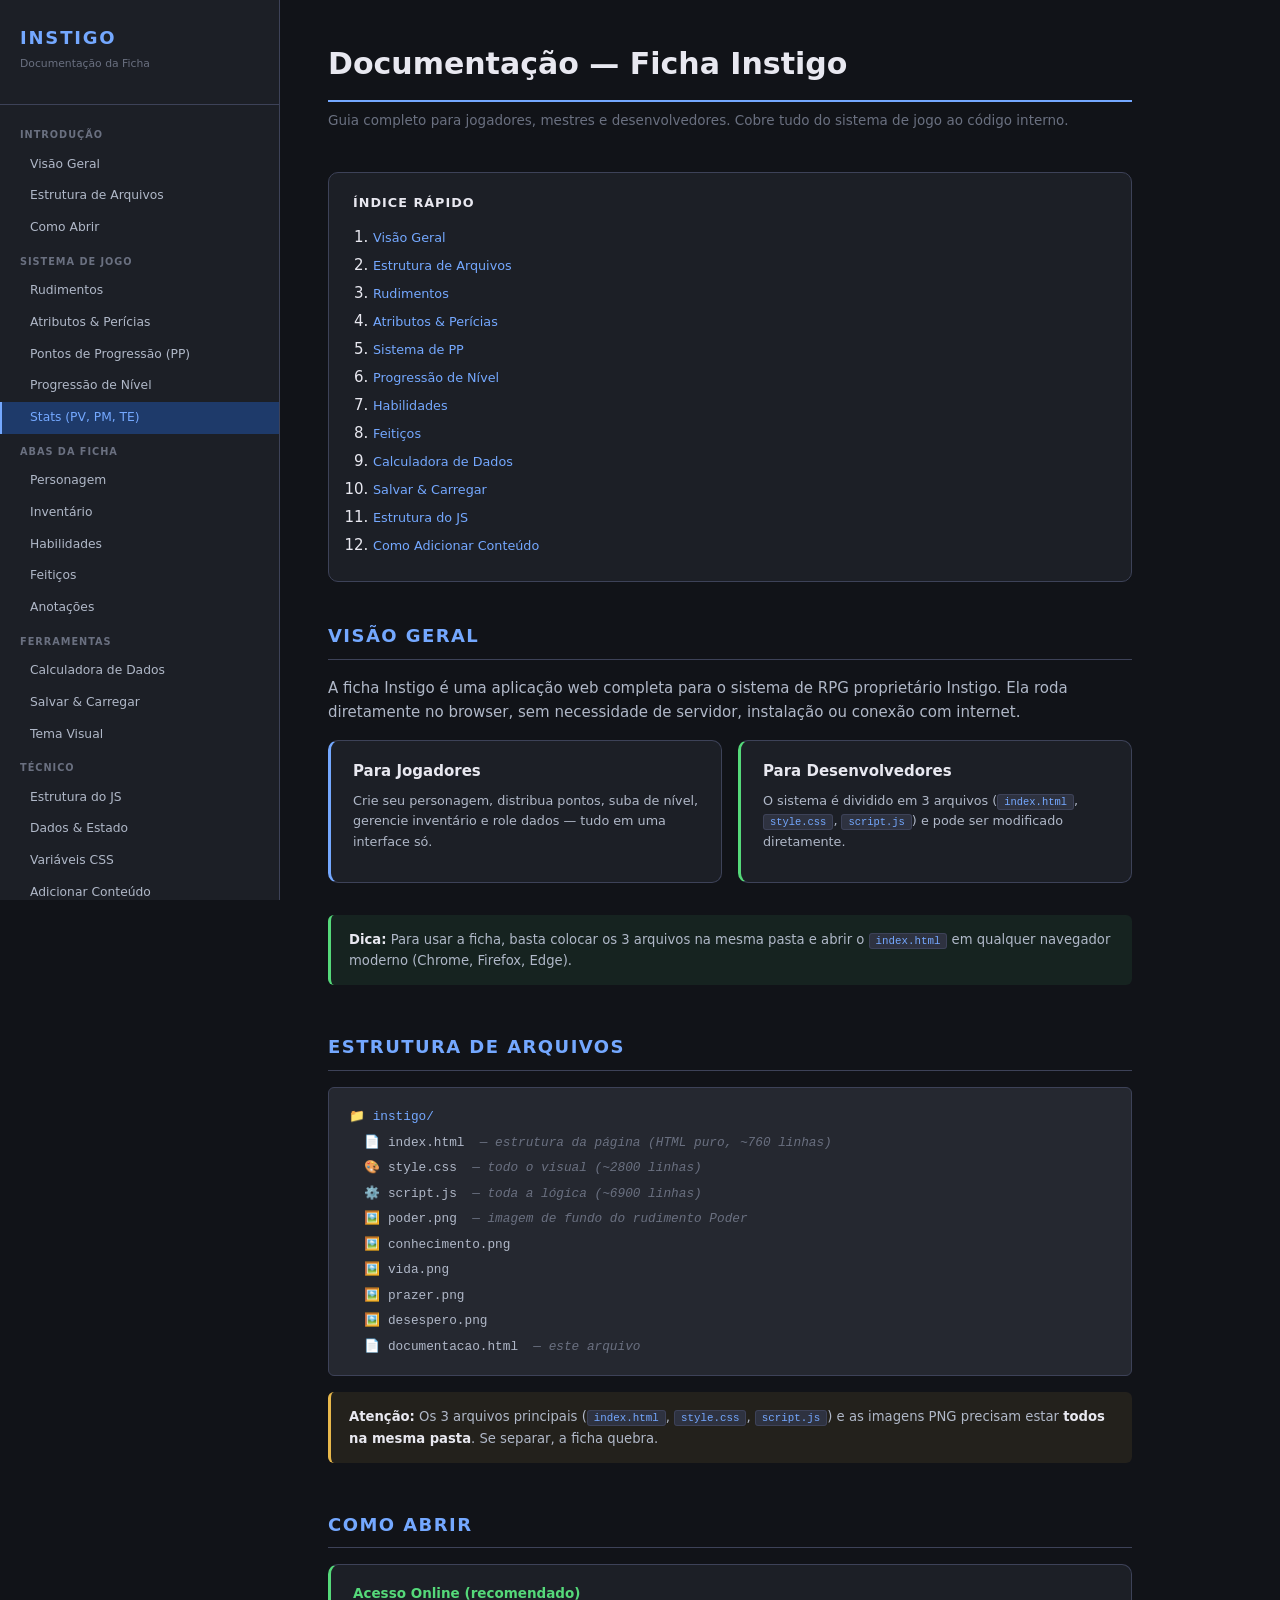
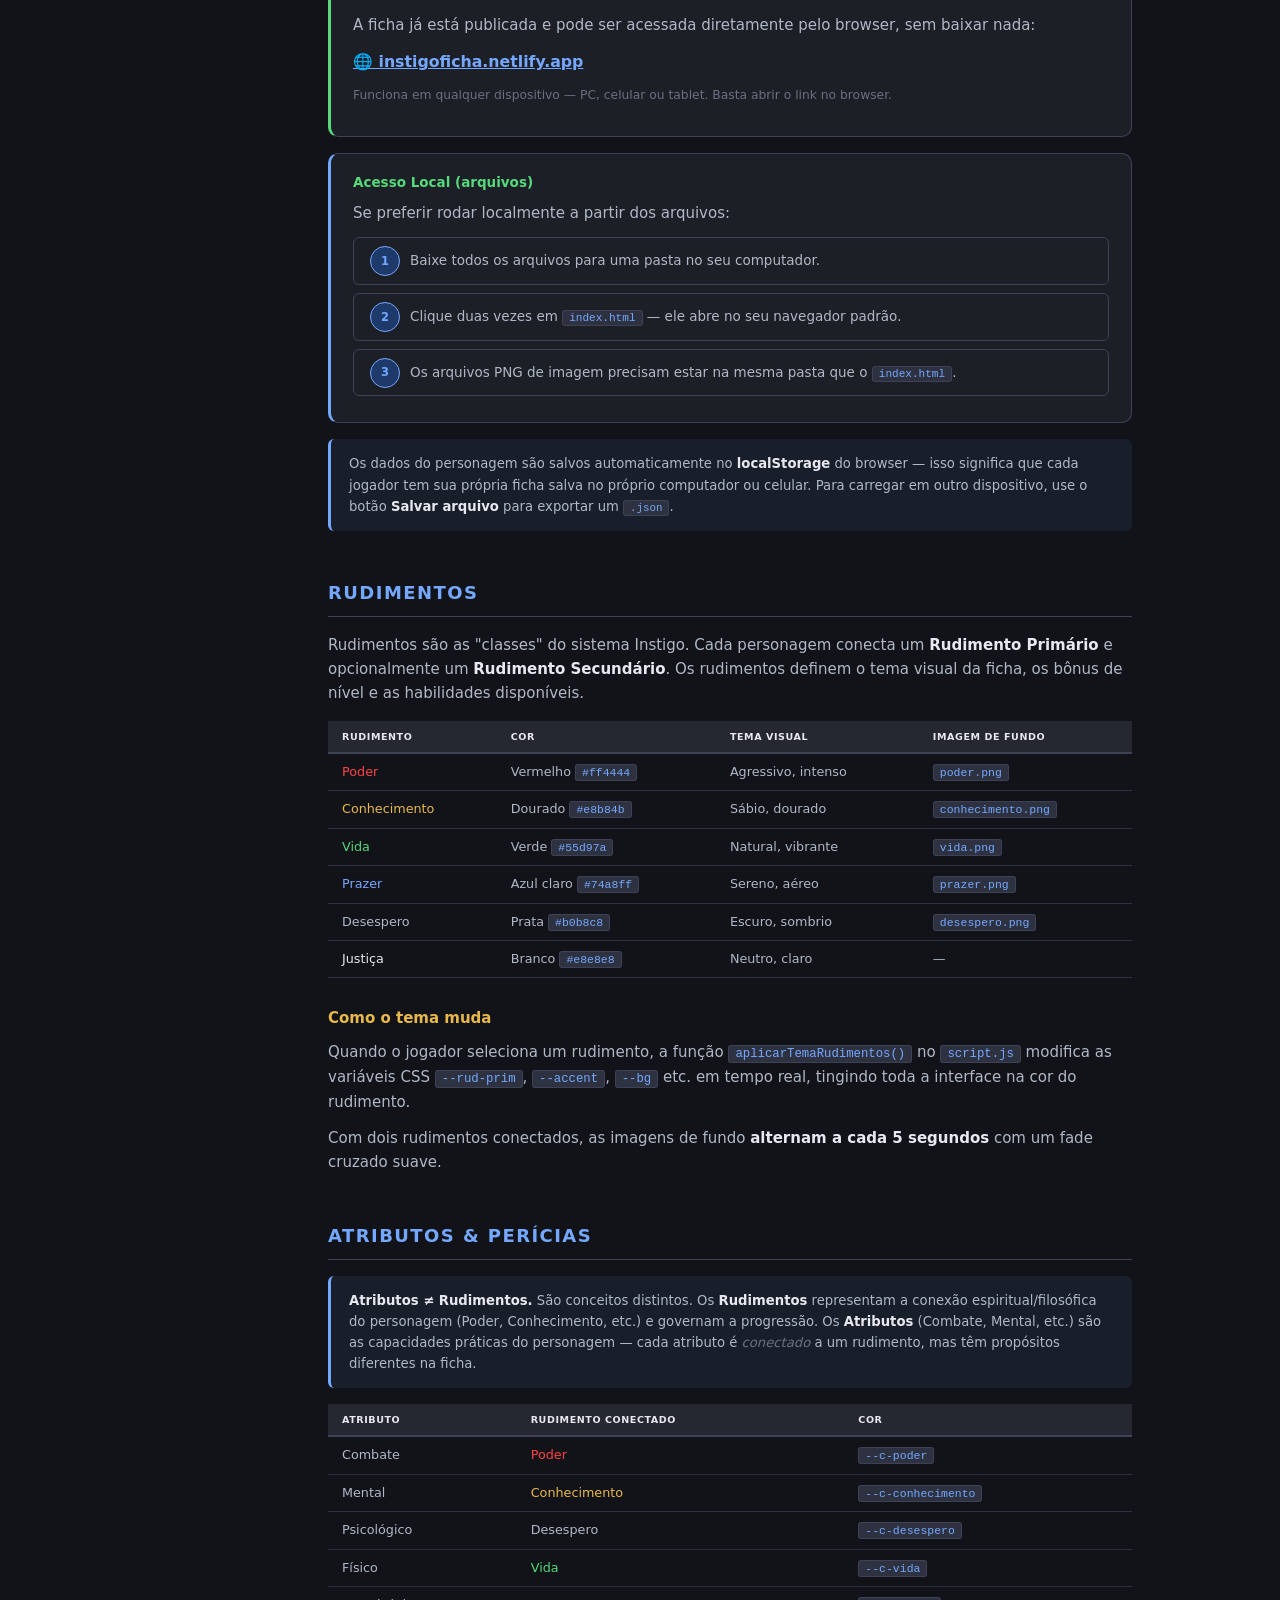
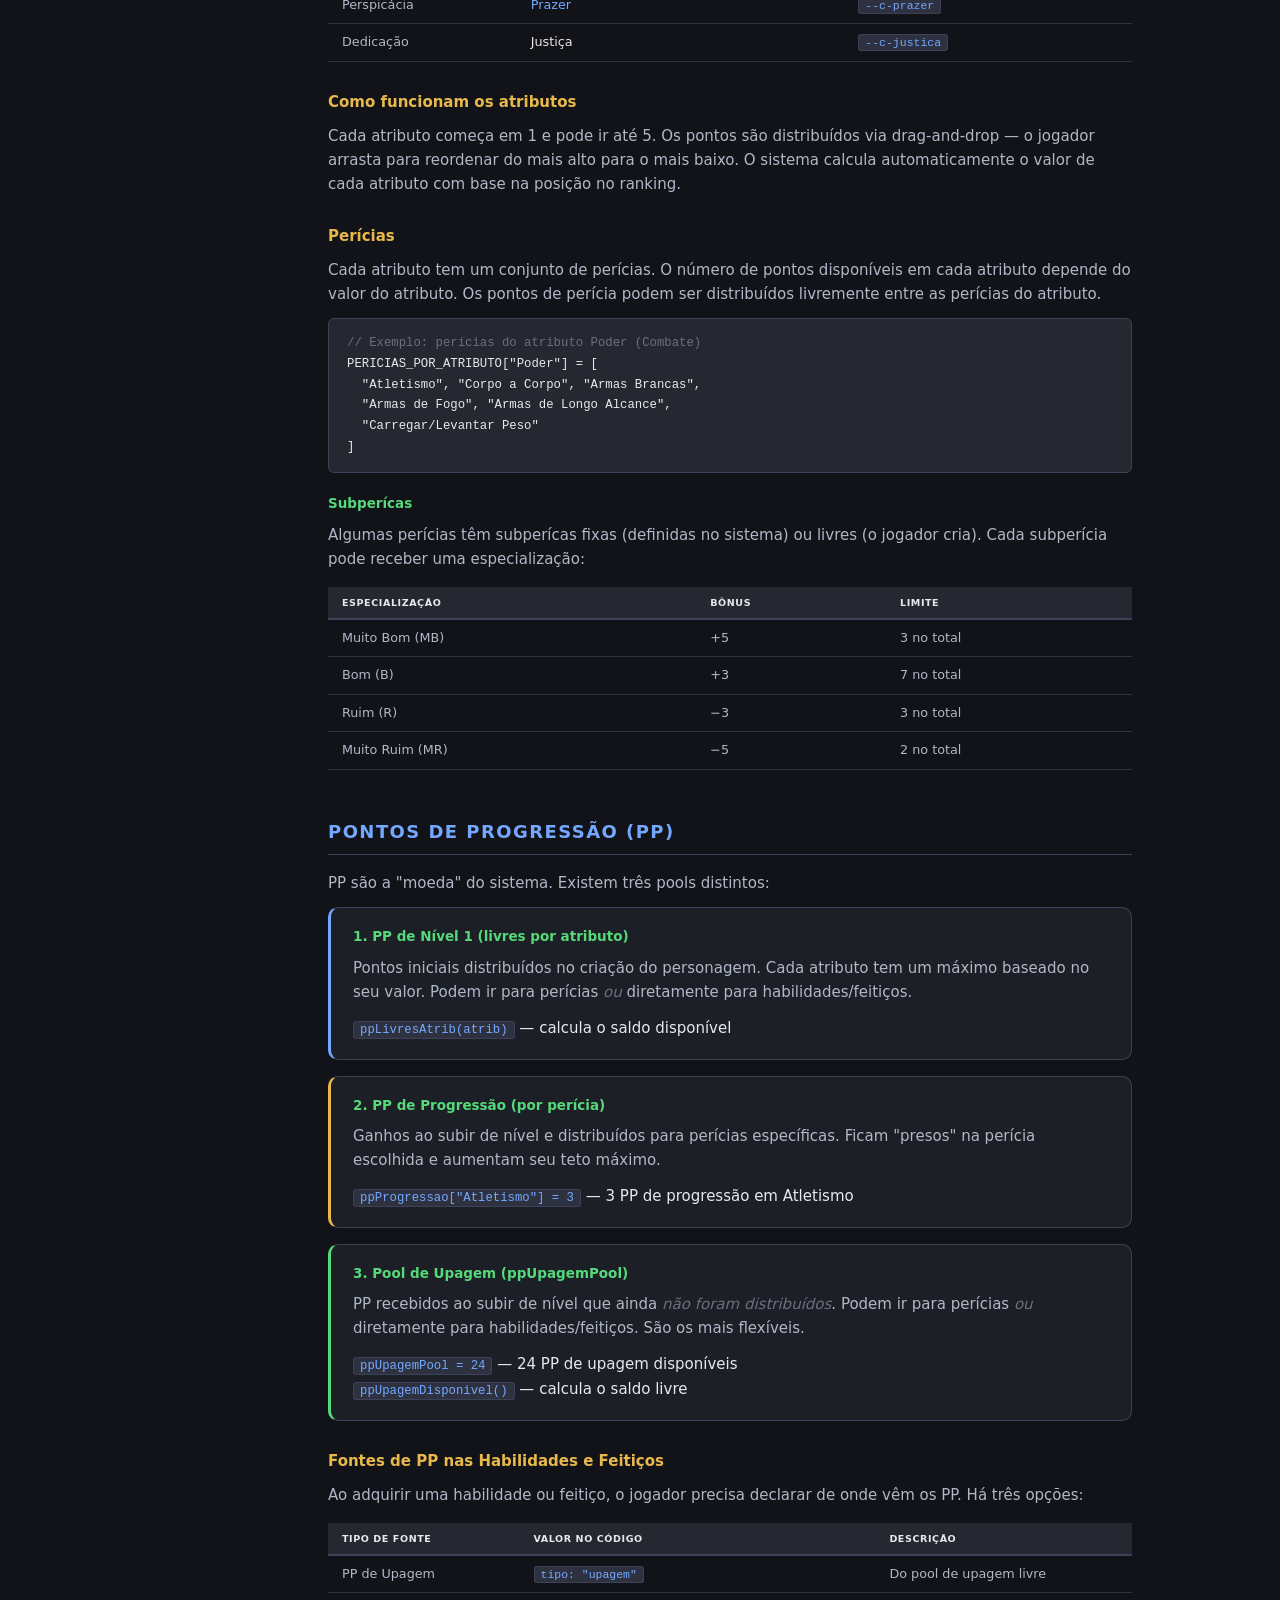
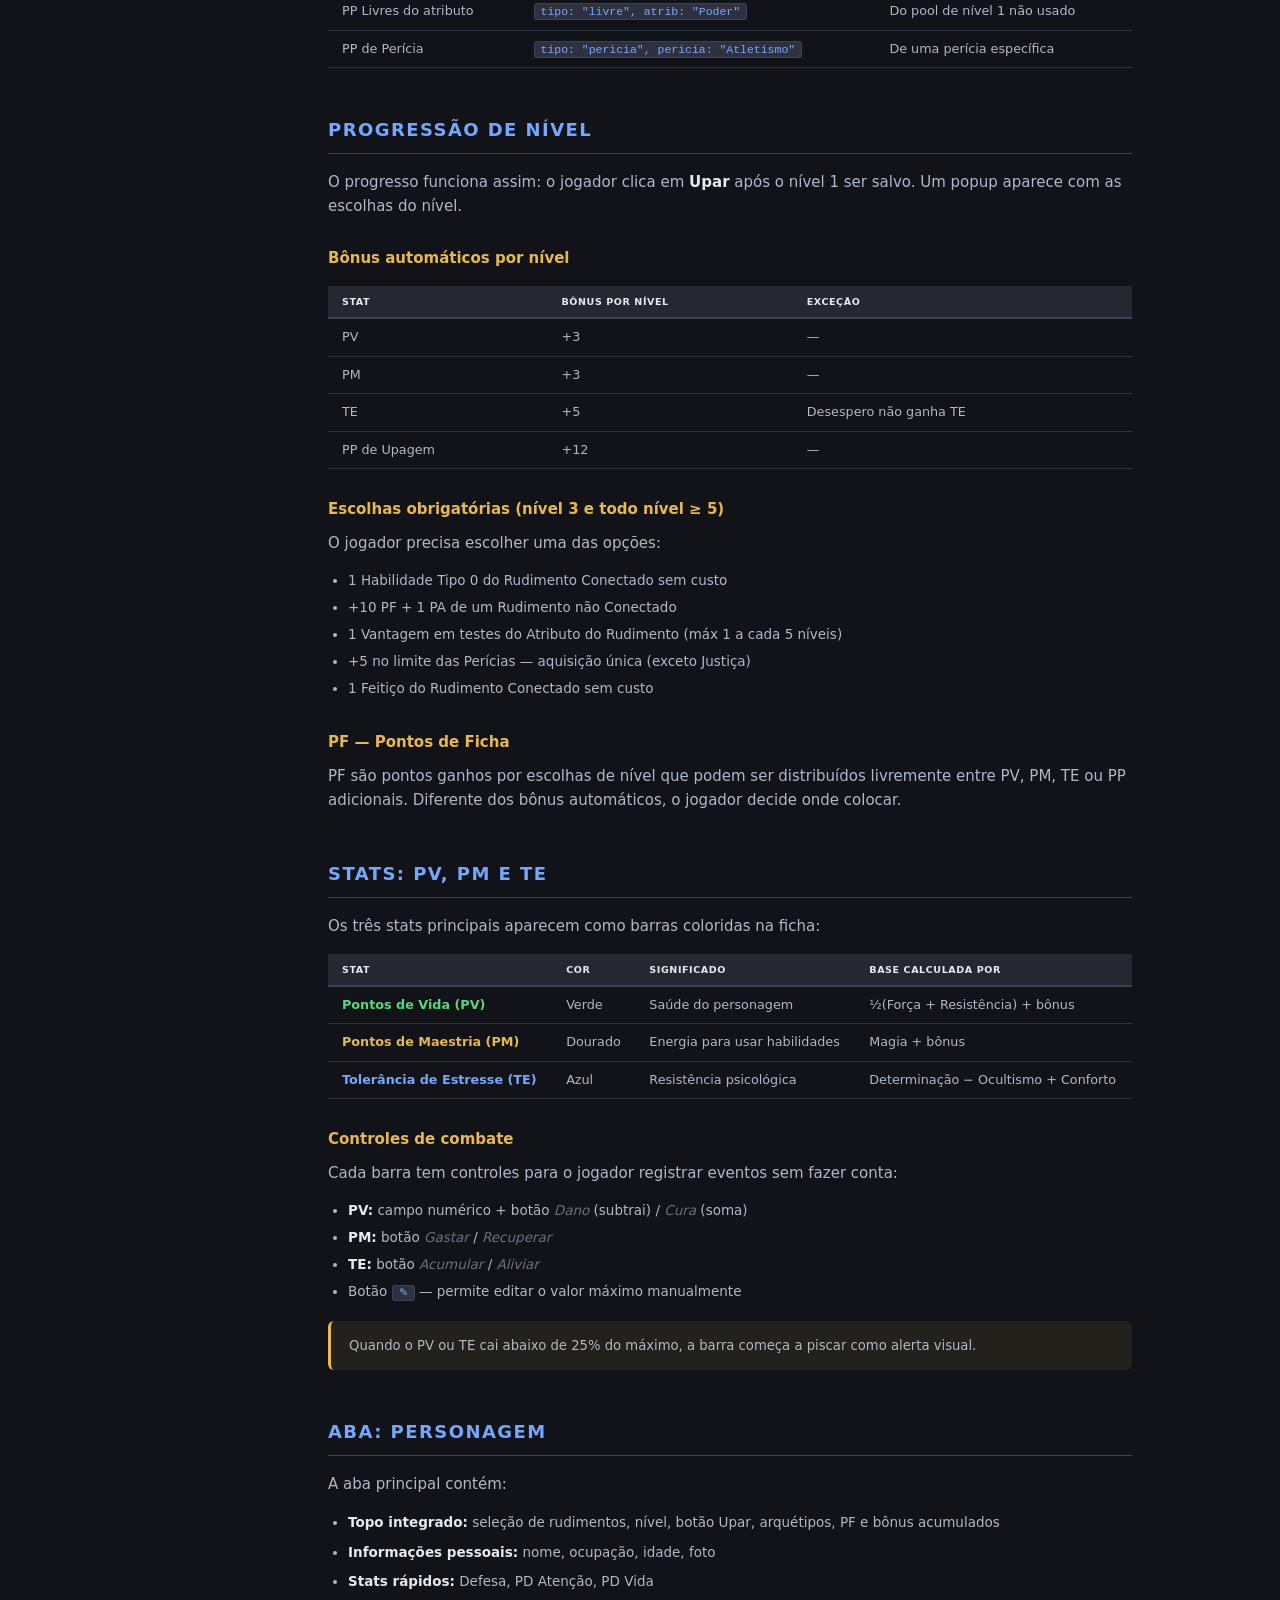
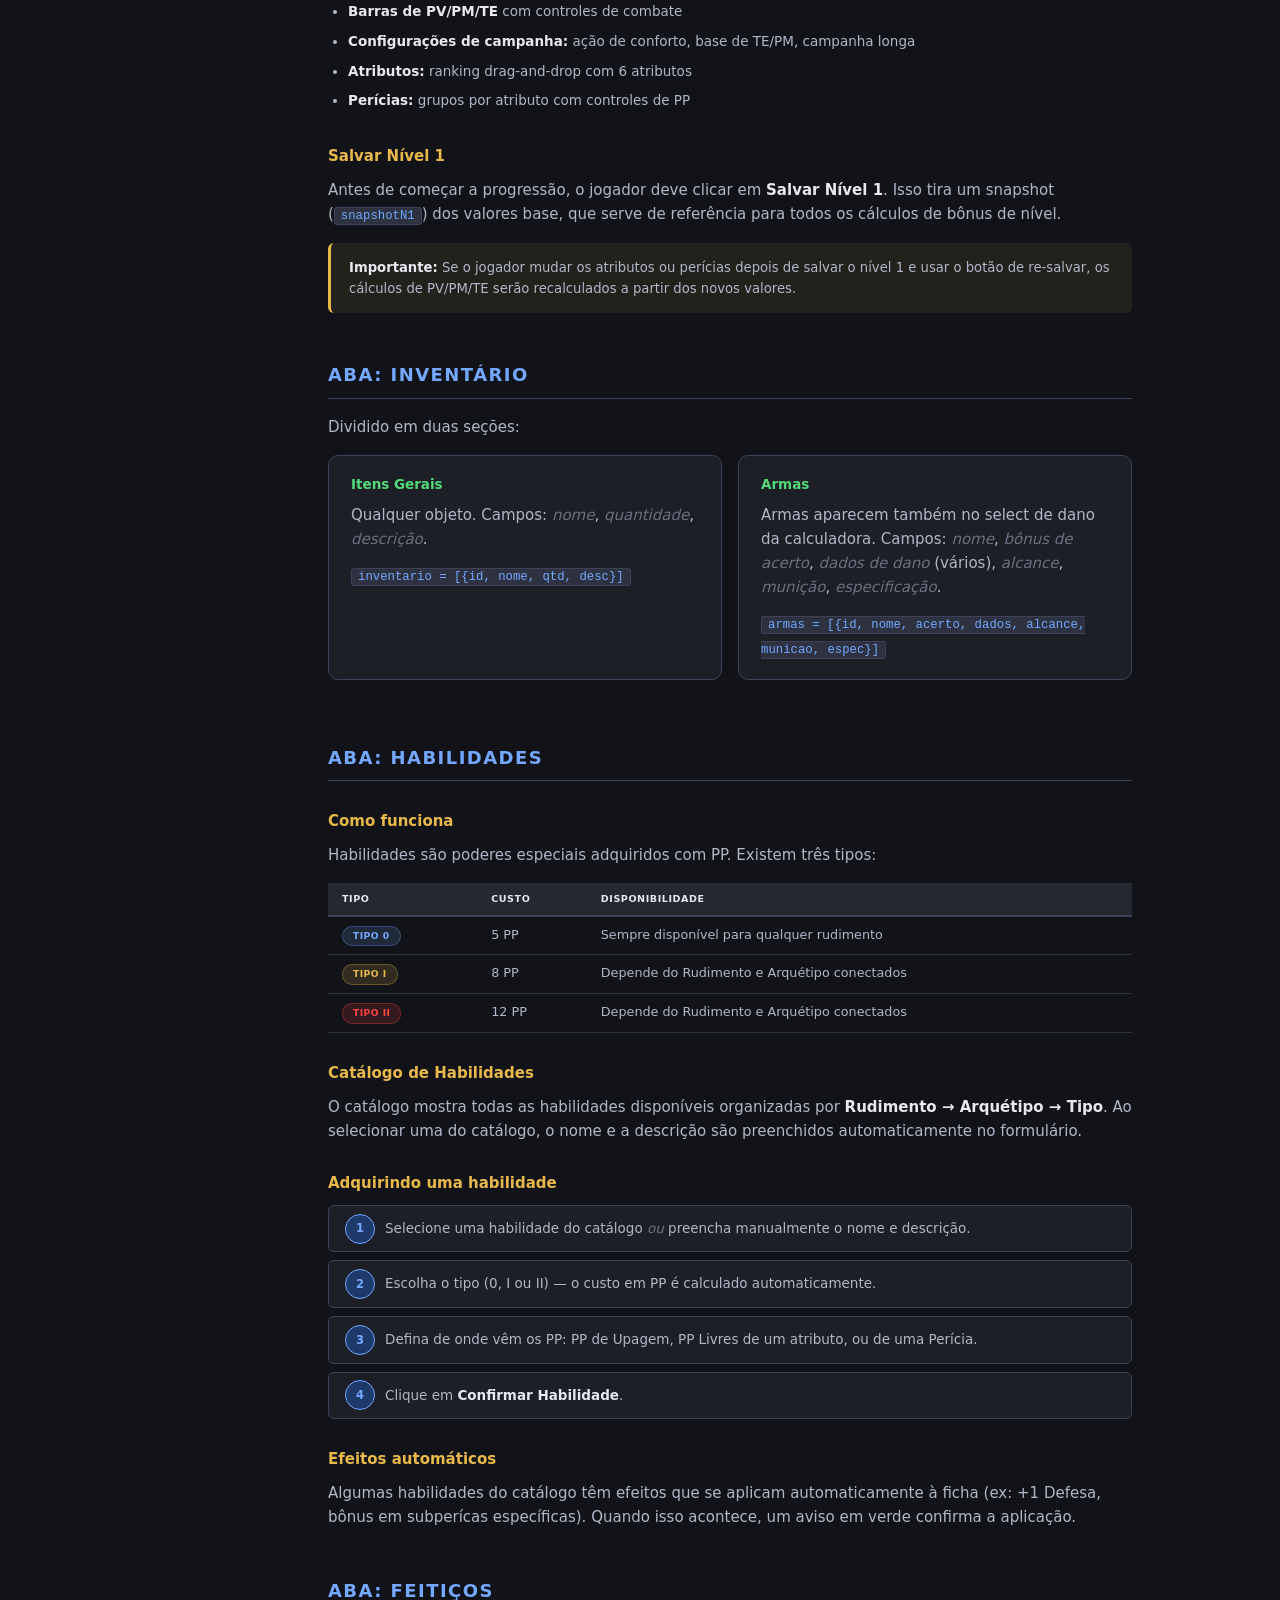
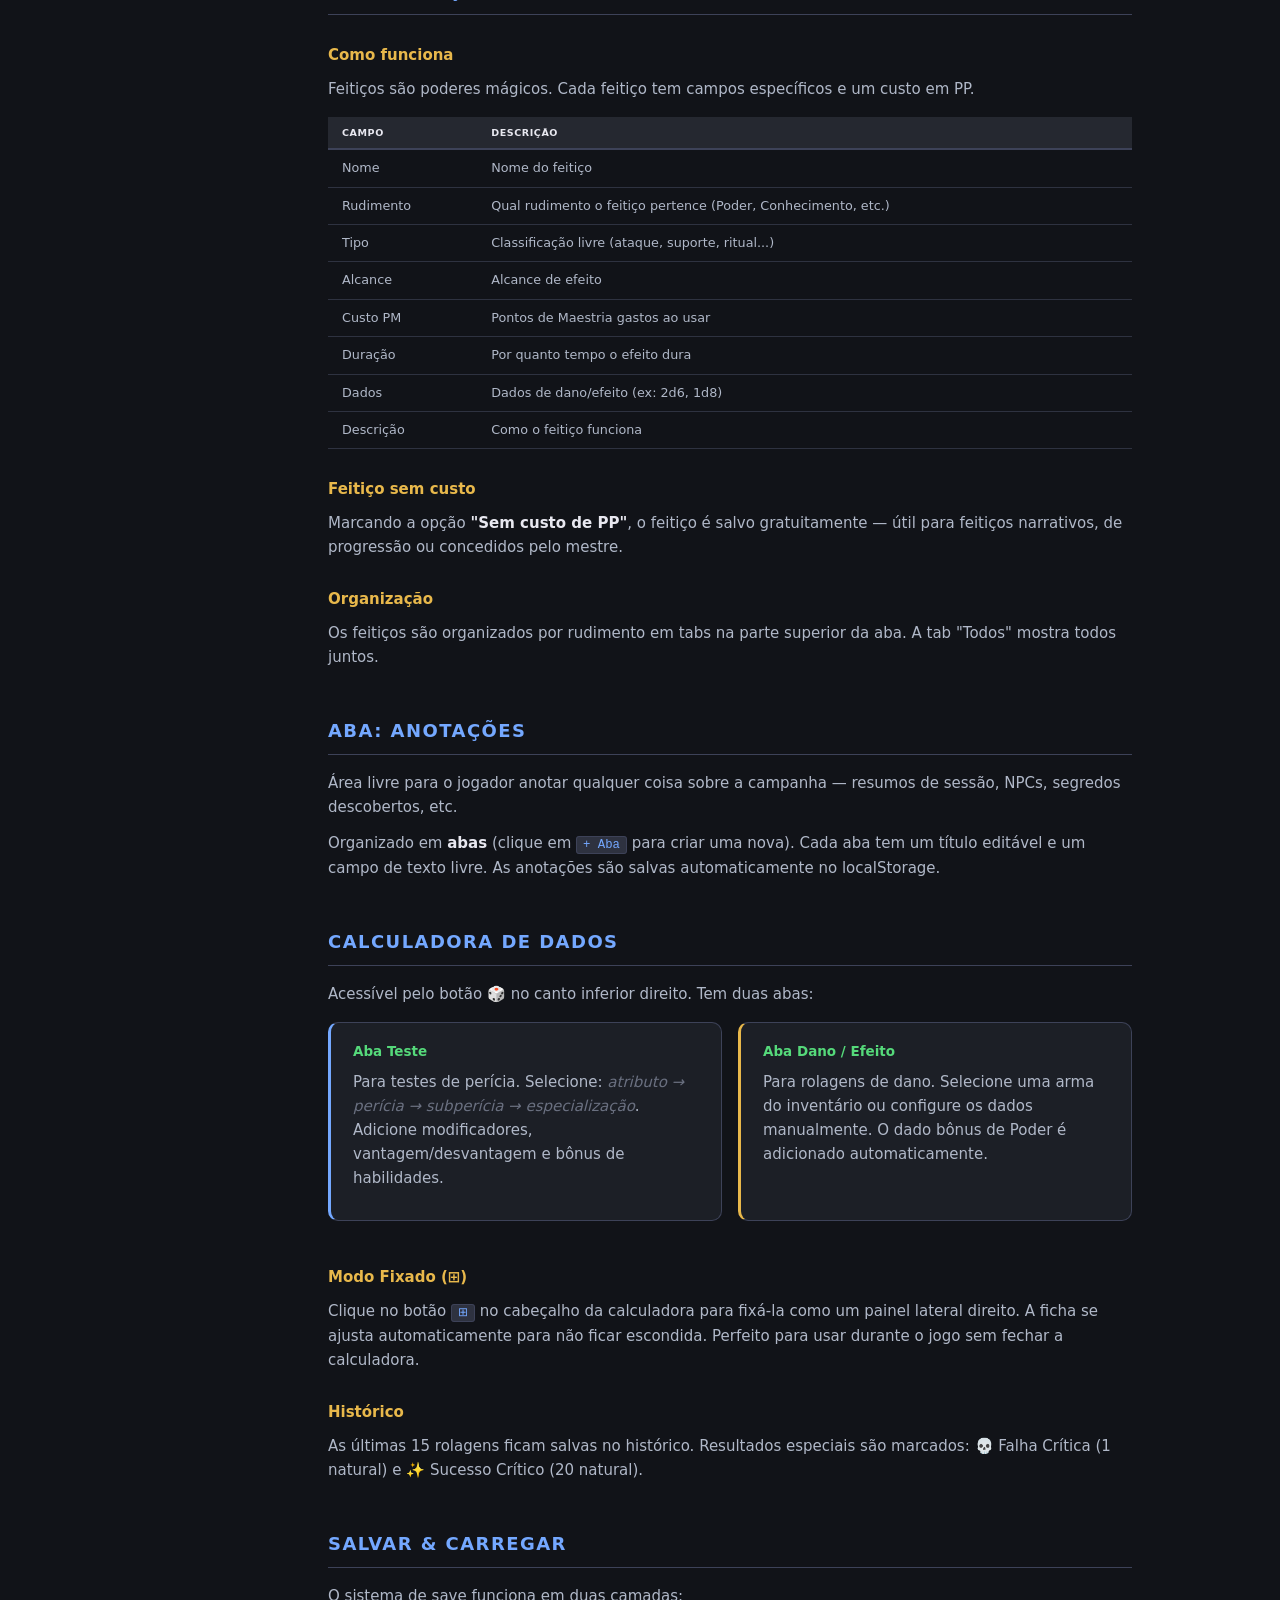
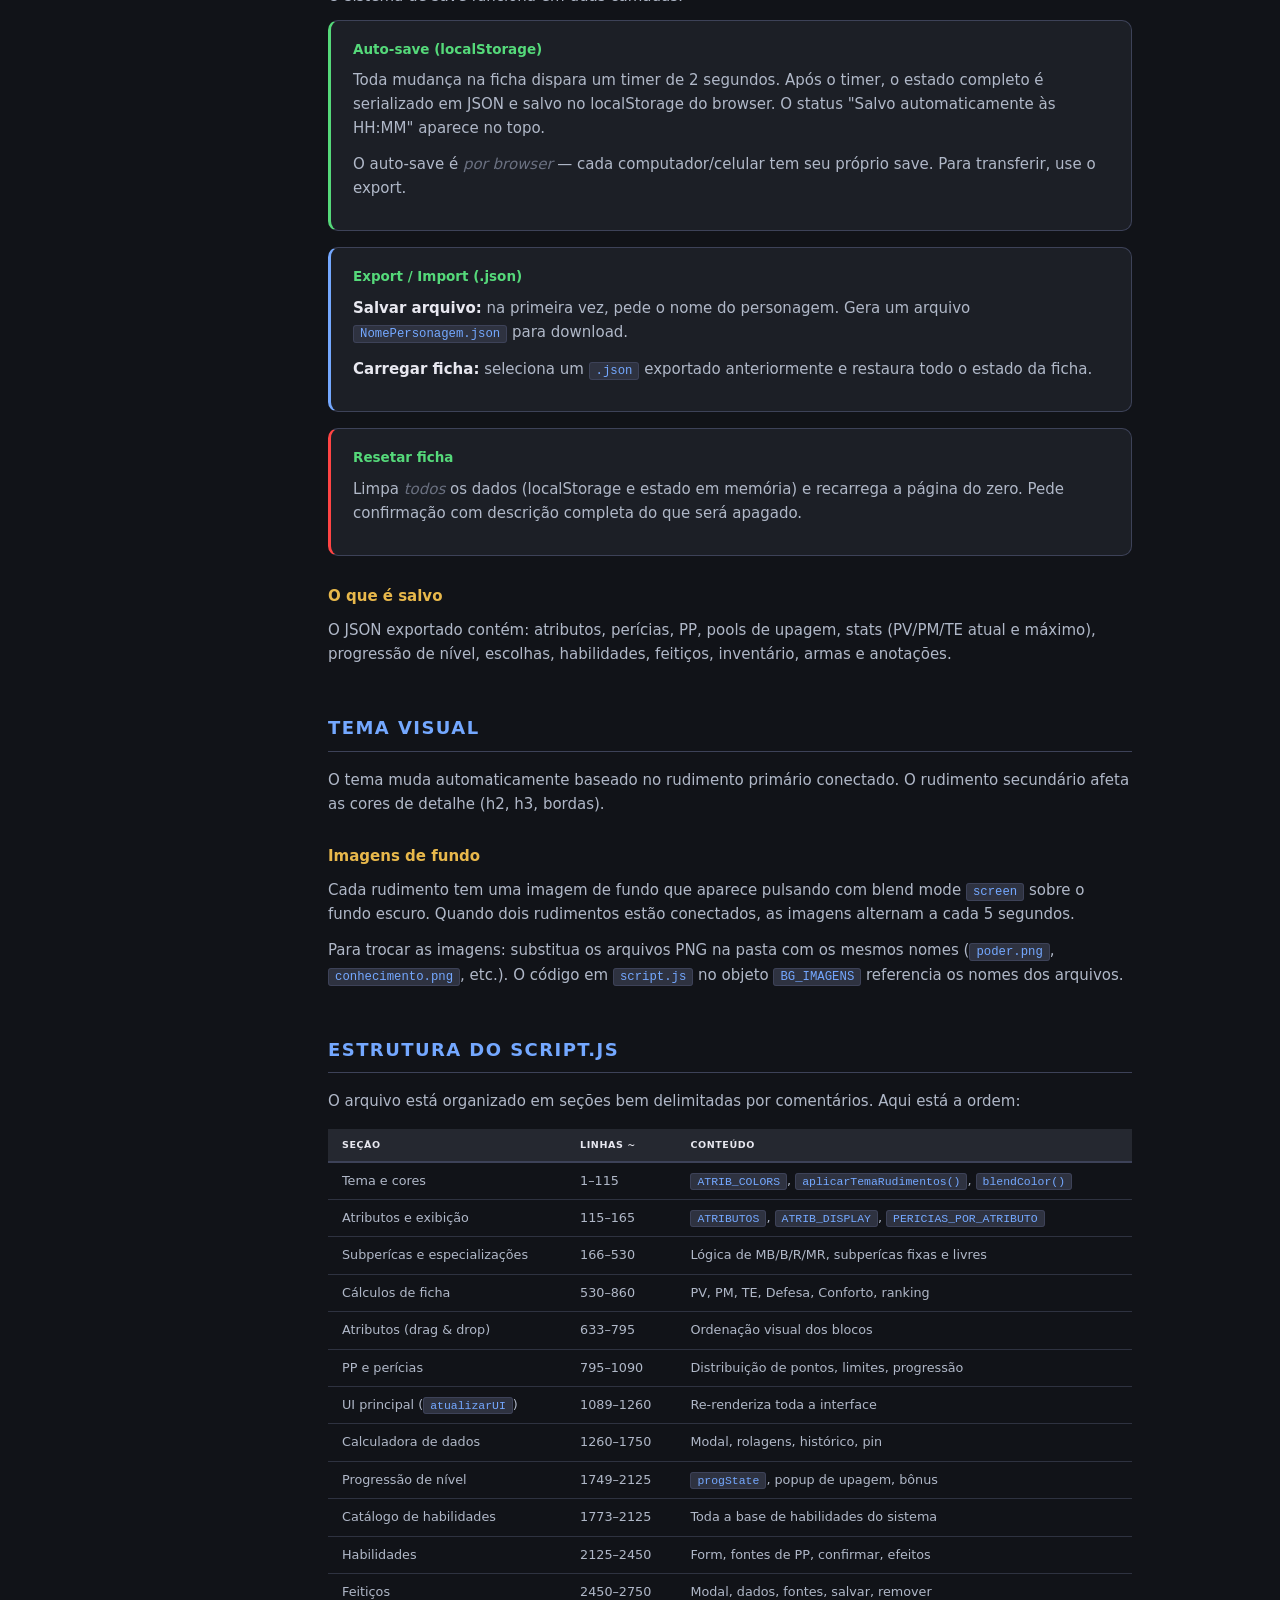
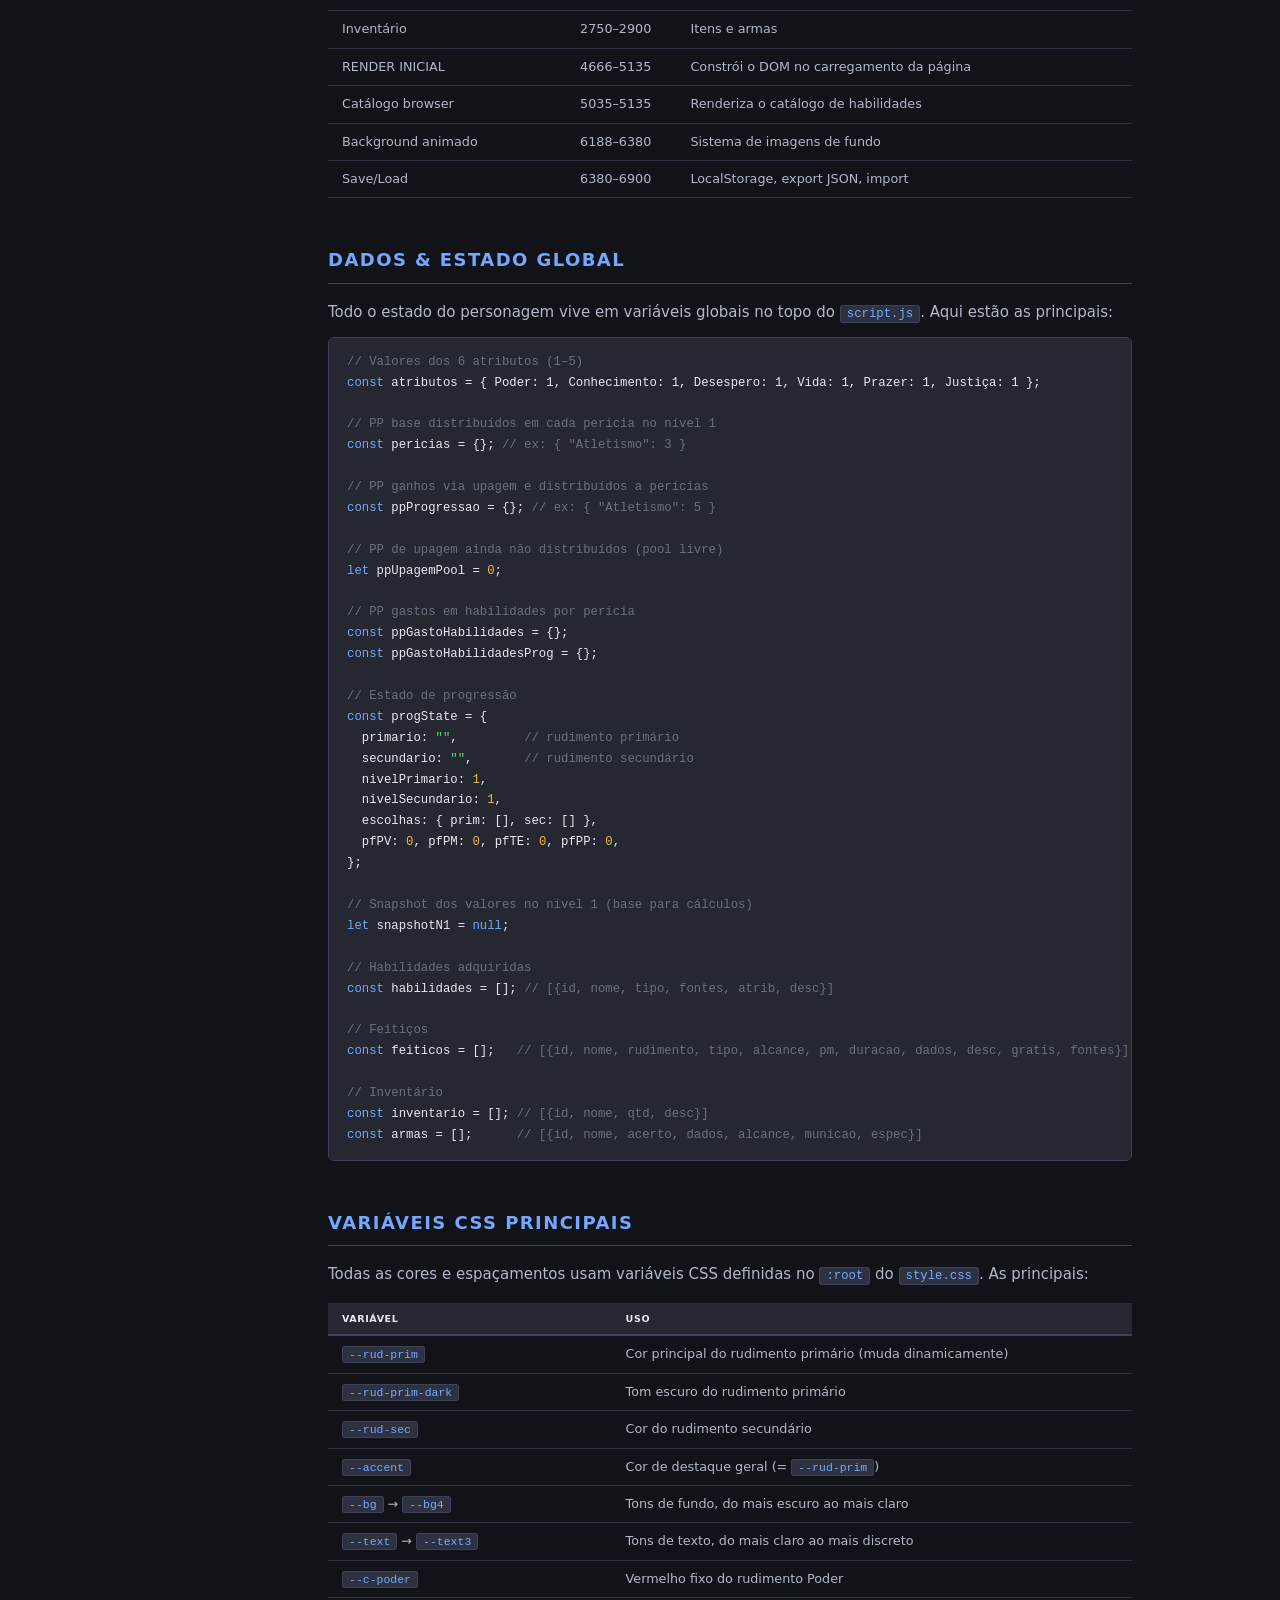
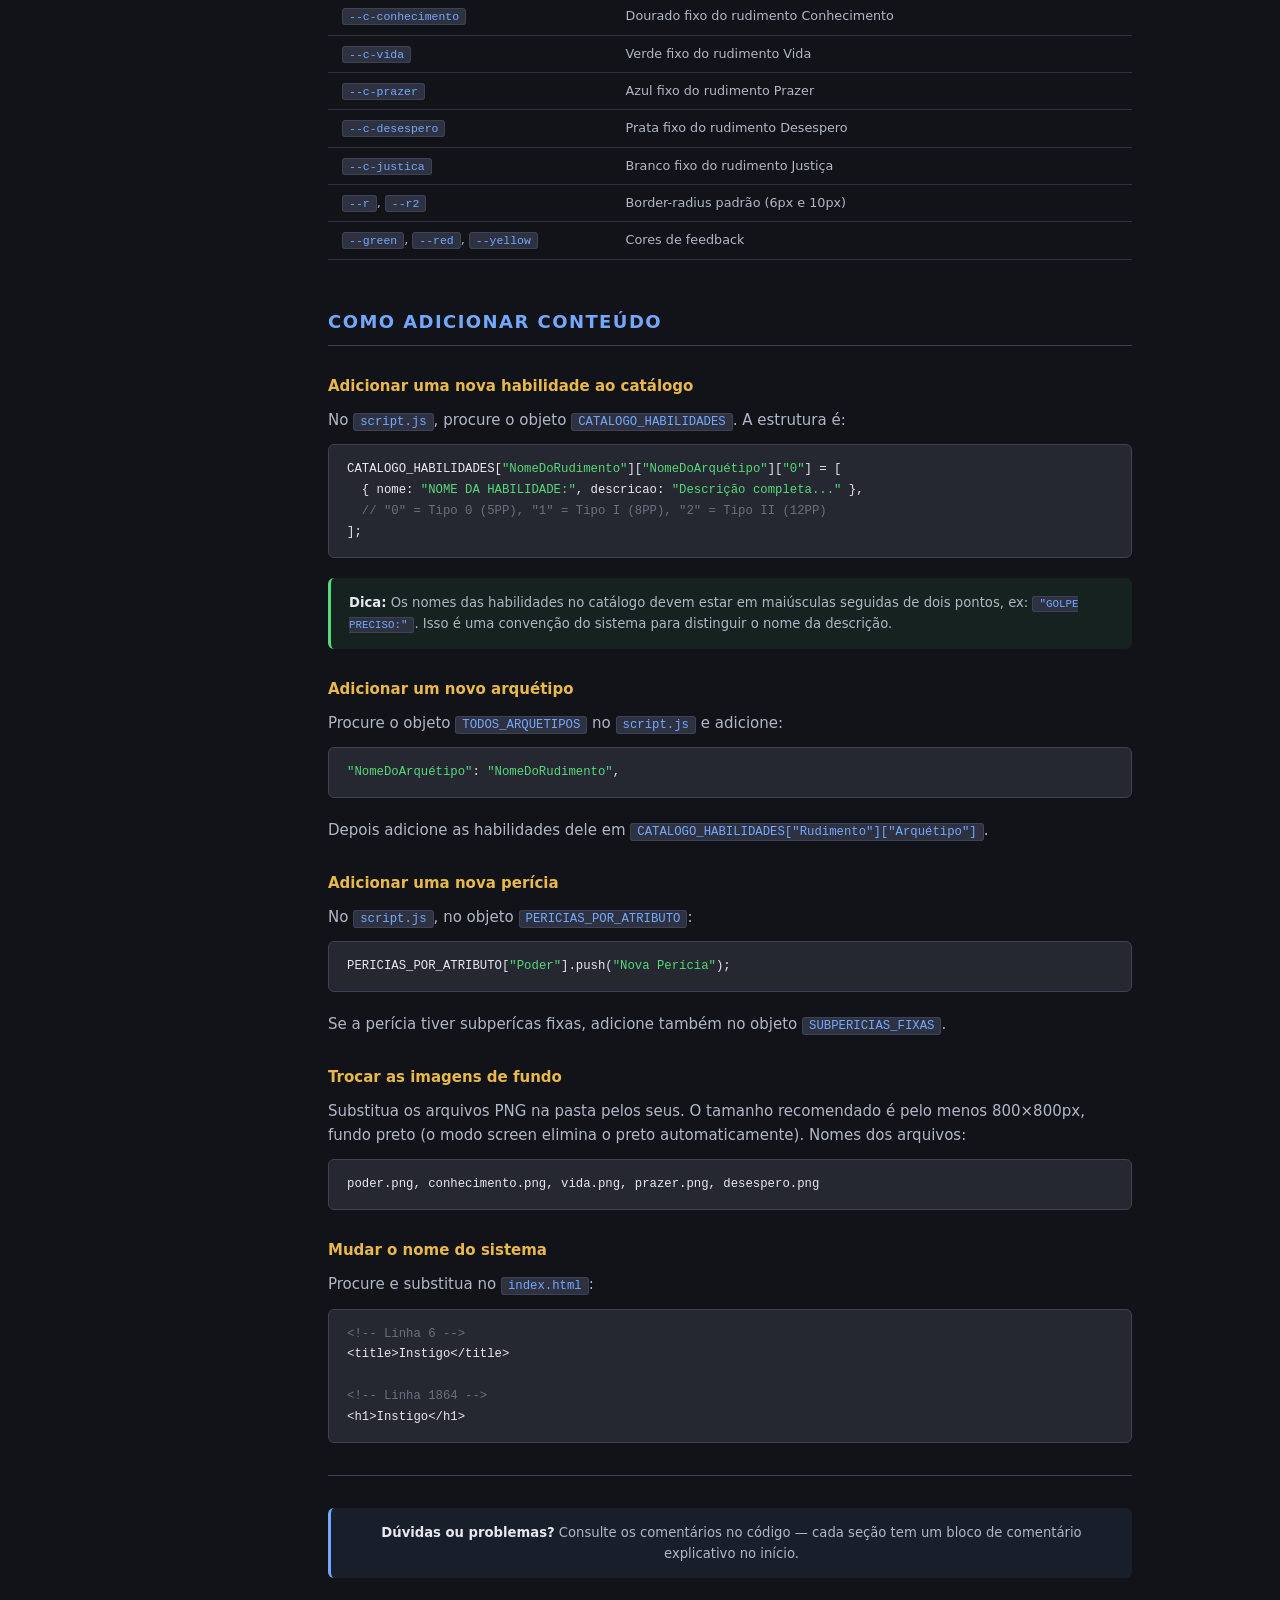
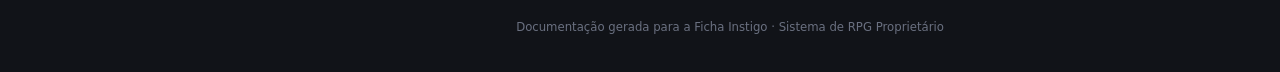
==== commit b4a6aab6: "Add files via upload" ====
--- a/documentacaoInstigo.html
+++ b/documentacaoInstigo.html
@@ -431,11 +431,22 @@
     <!-- ══════════════════════════════════════════════ -->
     <h2 id="como-abrir">Como Abrir</h2>
 
-    <ol class="steps">
-      <li>Baixe todos os arquivos para uma pasta no seu computador.</li>
-      <li>Clique duas vezes em <code>index.html</code> — ele abre no seu navegador padrão.</li>
-      <li>Para compartilhar com amigos: suba para o <a href="https://app.netlify.com/drop" style="color:var(--accent)">Netlify Drop</a> arrastando a pasta inteira.</li>
-    </ol>
+    <div class="card card-accent-green">
+      <h4 style="margin-top:0">Acesso Online (recomendado)</h4>
+      <p>A ficha já está publicada e pode ser acessada diretamente pelo browser, sem baixar nada:</p>
+      <p><a href="https://instigoficha.netlify.app/" target="_blank" style="color:var(--accent);font-size:1.05em;font-weight:700;">🌐 instigoficha.netlify.app</a></p>
+      <p style="font-size:.82em;color:var(--text3);margin-top:4px;">Funciona em qualquer dispositivo — PC, celular ou tablet. Basta abrir o link no browser.</p>
+    </div>
+
+    <div class="card card-accent-blue">
+      <h4 style="margin-top:0">Acesso Local (arquivos)</h4>
+      <p>Se preferir rodar localmente a partir dos arquivos:</p>
+      <ol class="steps" style="margin-top:10px;">
+        <li>Baixe todos os arquivos para uma pasta no seu computador.</li>
+        <li>Clique duas vezes em <code>index.html</code> — ele abre no seu navegador padrão.</li>
+        <li>Os arquivos PNG de imagem precisam estar na mesma pasta que o <code>index.html</code>.</li>
+      </ol>
+    </div>
 
     <div class="callout callout-info">
       Os dados do personagem são salvos automaticamente no <strong>localStorage</strong> do browser — isso significa que cada jogador tem sua própria ficha salva no próprio computador ou celular. Para carregar em outro dispositivo, use o botão <strong>Salvar arquivo</strong> para exportar um <code>.json</code>.
@@ -469,12 +480,12 @@
     <h2 id="atributos">Atributos & Perícias</h2>
 
     <div class="callout callout-info">
-      <strong>Importante:</strong> Os atributos têm dois nomes. O nome na ficha (visível ao jogador) é o nome antigo do sistema. O nome do rudimento é o nome novo usado na progressão e habilidades. Eles são a mesma coisa, só com nomes diferentes em contextos diferentes.
+      <strong>Atributos ≠ Rudimentos.</strong> São conceitos distintos. Os <strong>Rudimentos</strong> representam a conexão espiritual/filosófica do personagem (Poder, Conhecimento, etc.) e governam a progressão. Os <strong>Atributos</strong> (Combate, Mental, etc.) são as capacidades práticas do personagem — cada atributo é <em>conectado</em> a um rudimento, mas têm propósitos diferentes na ficha.
     </div>
 
     <table>
       <thead>
-        <tr><th>Nome na ficha</th><th>Nome do rudimento</th><th>Cor</th></tr>
+        <tr><th>Atributo</th><th>Rudimento conectado</th><th>Cor</th></tr>
       </thead>
       <tbody>
         <tr><td>Combate</td><td><span class="rud-poder">Poder</span></td><td><code>--c-poder</code></td></tr>
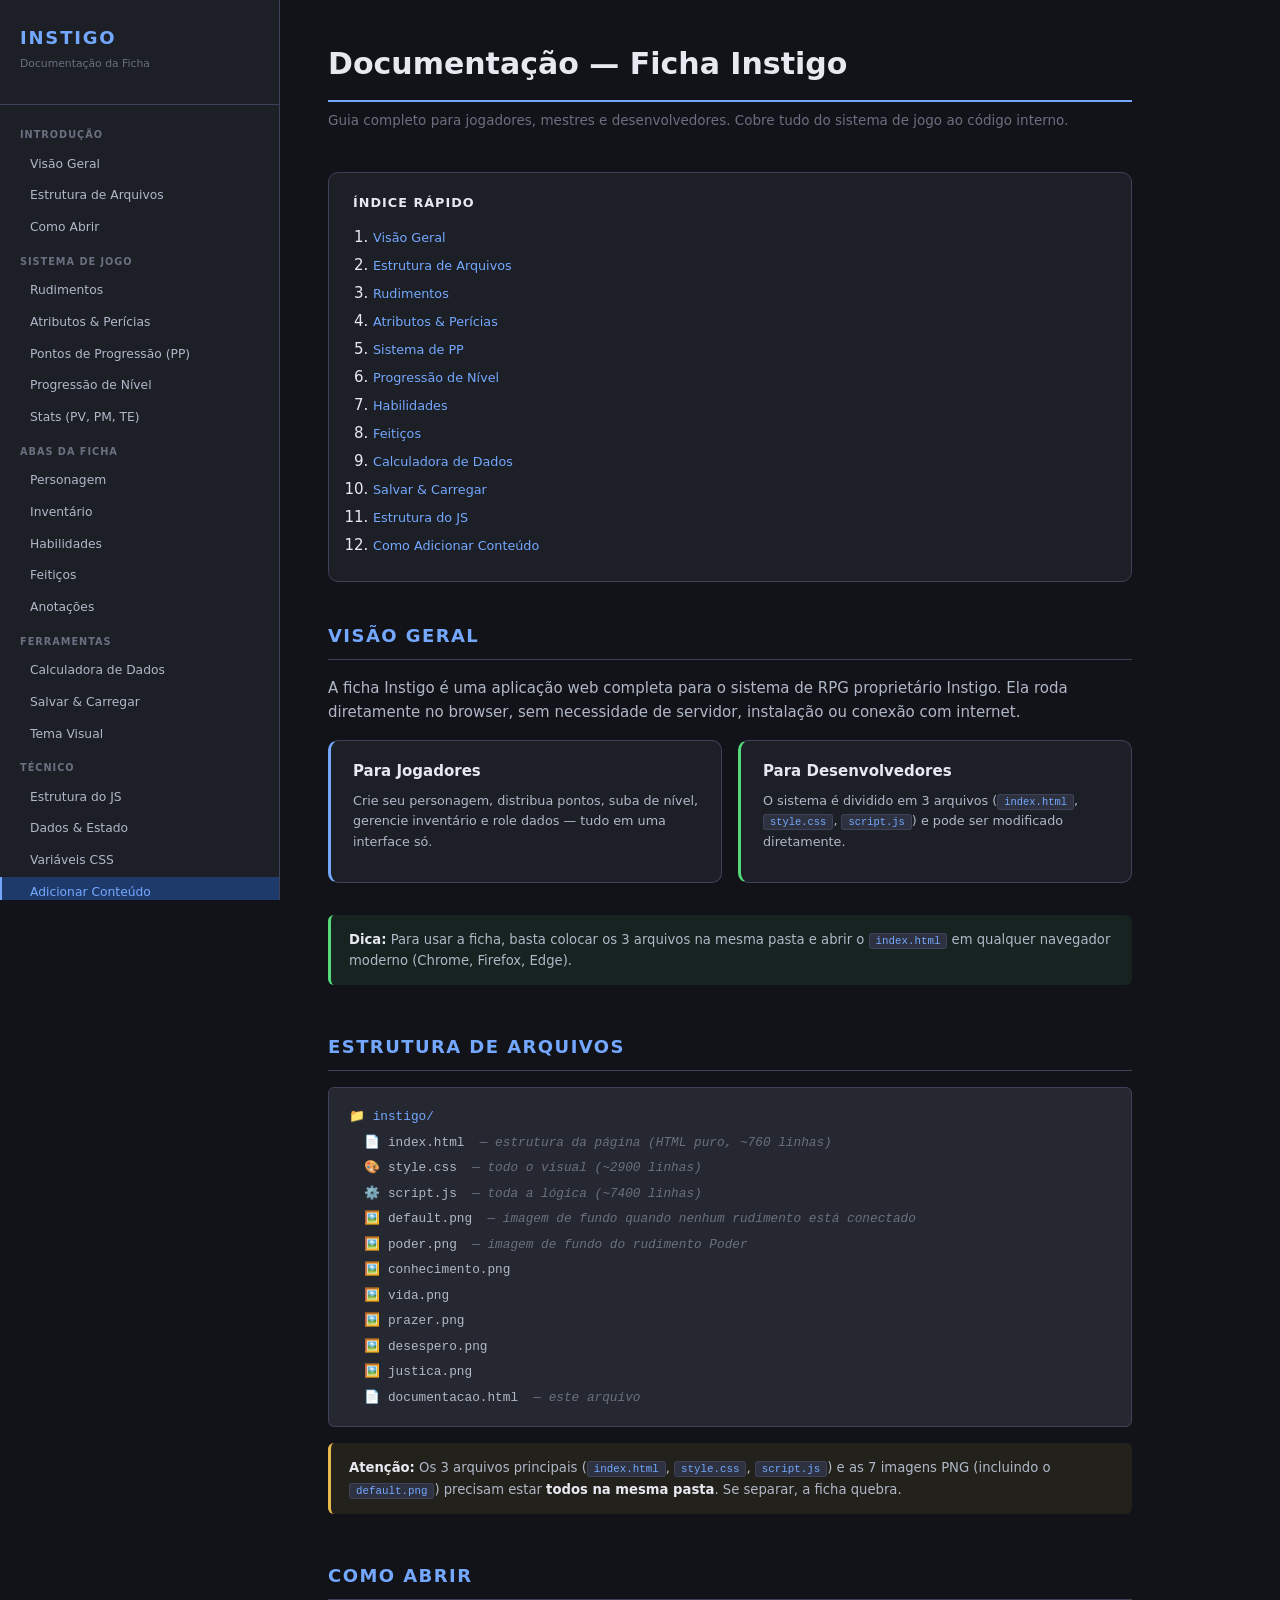
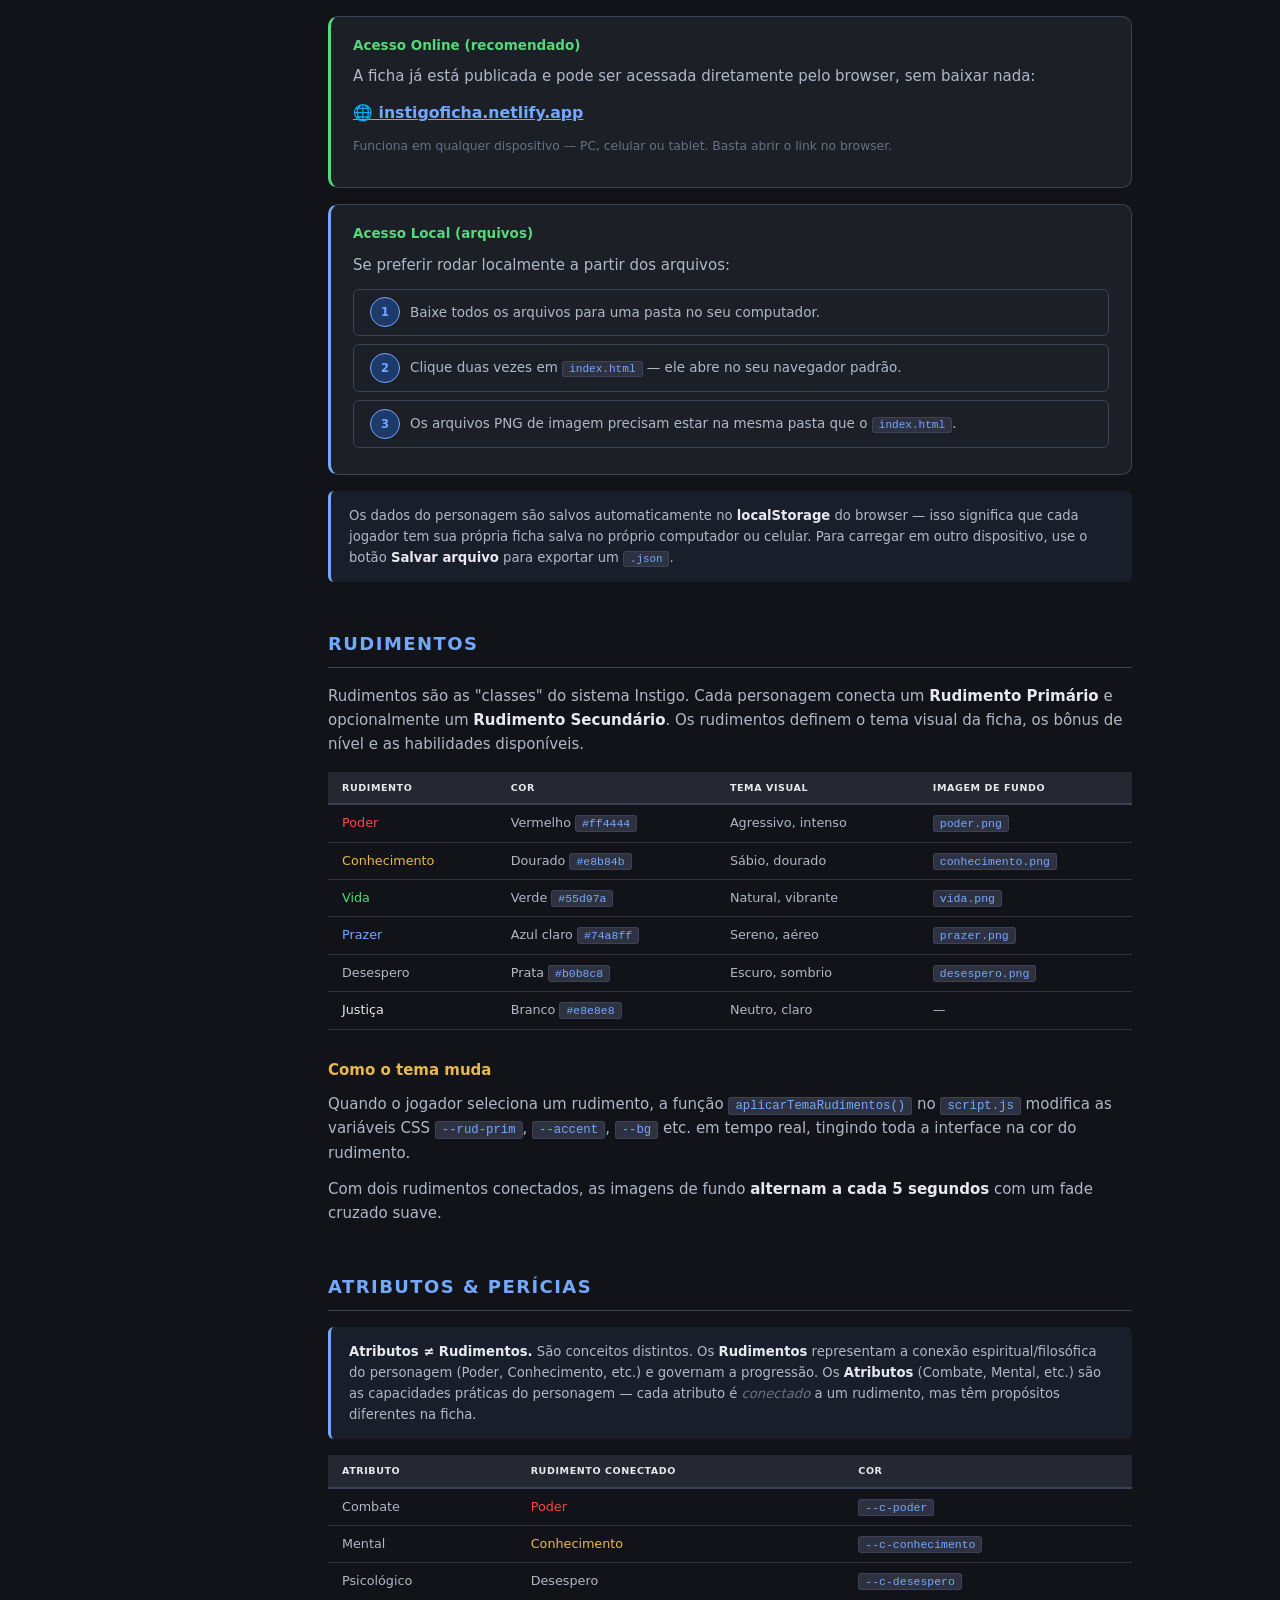
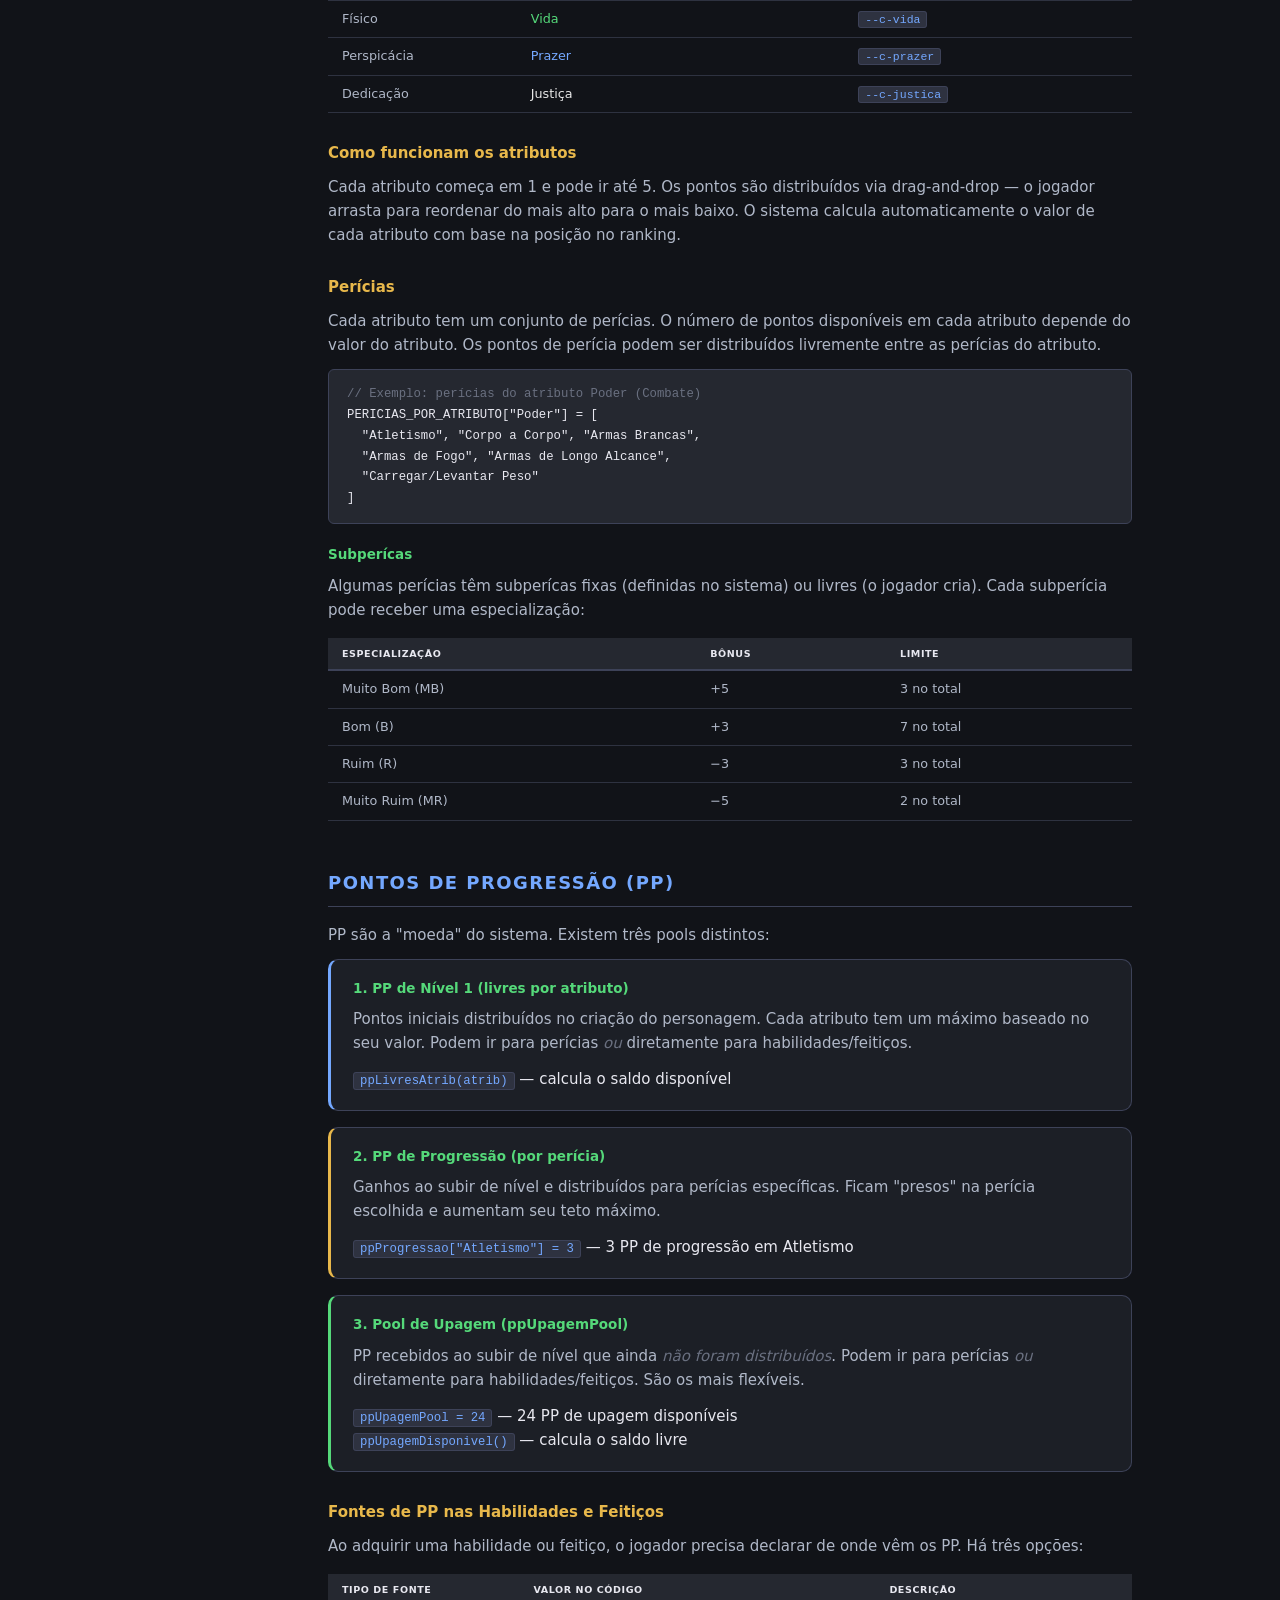
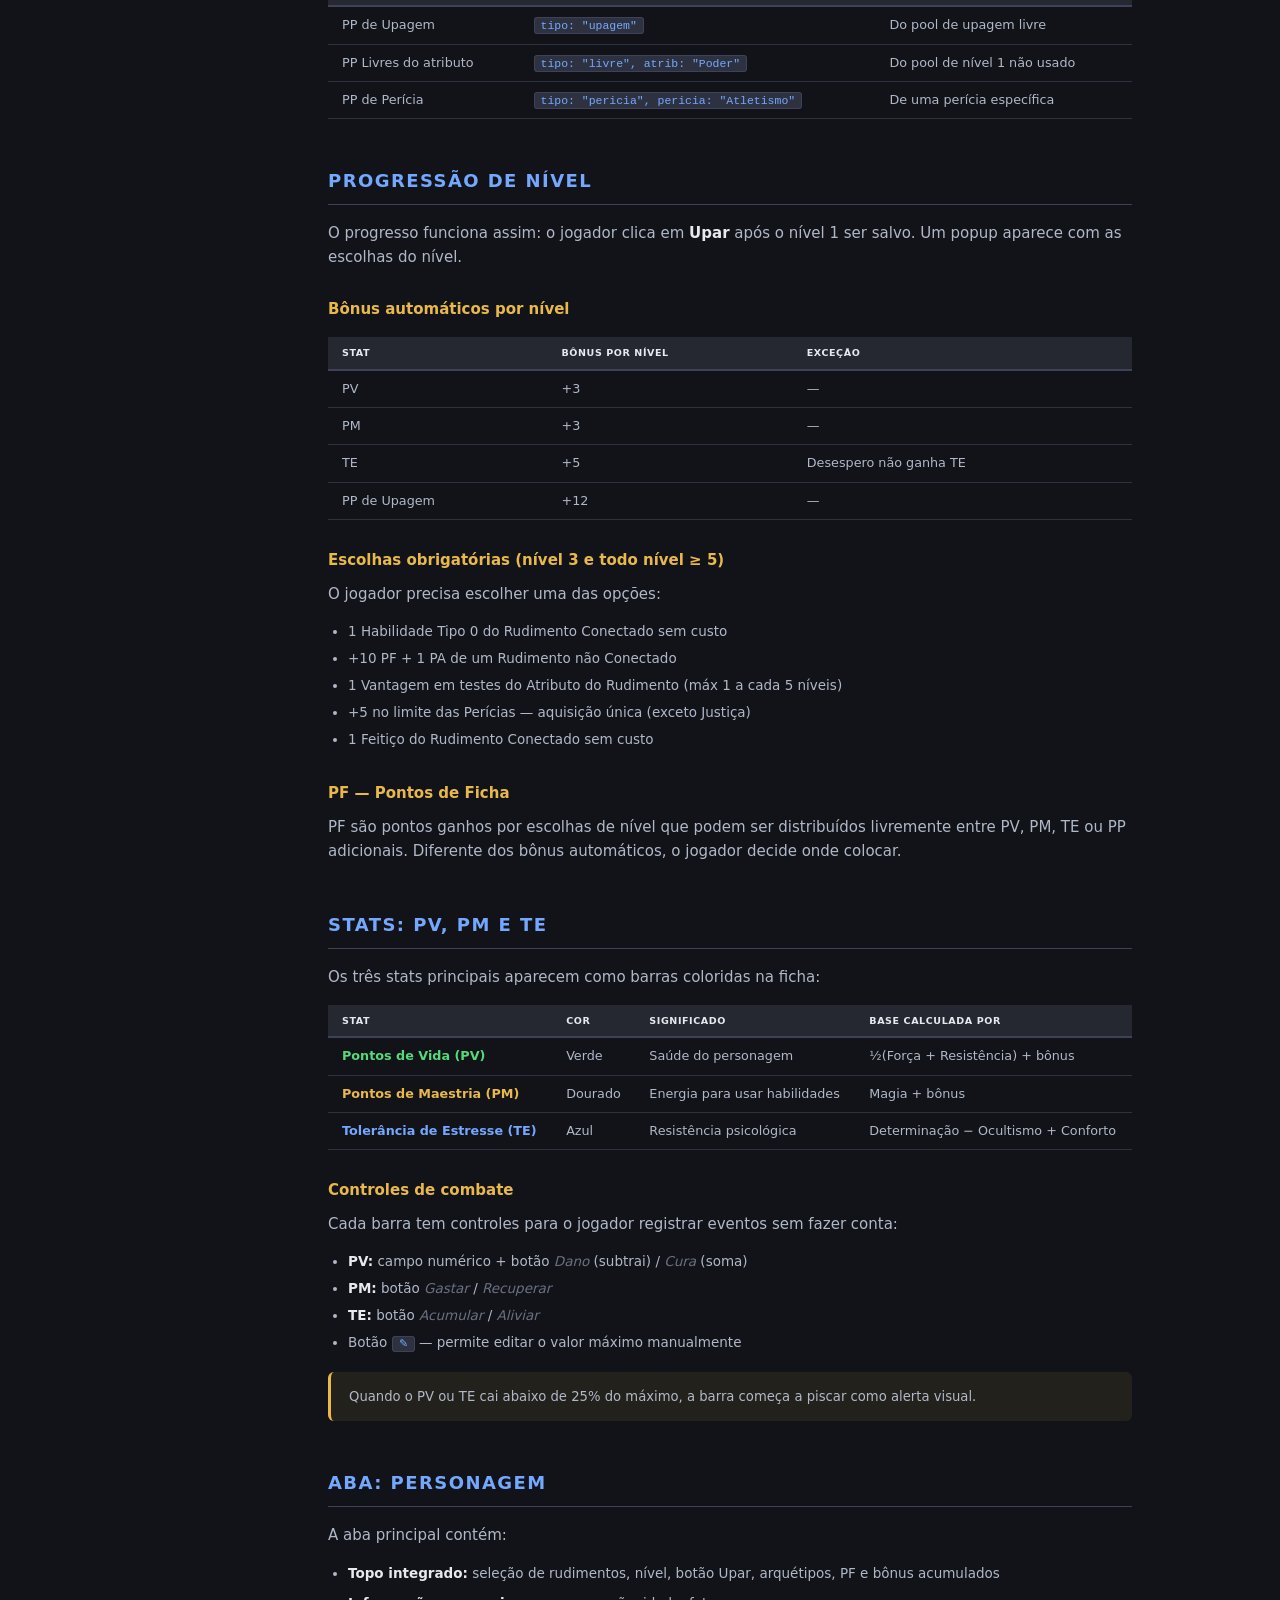
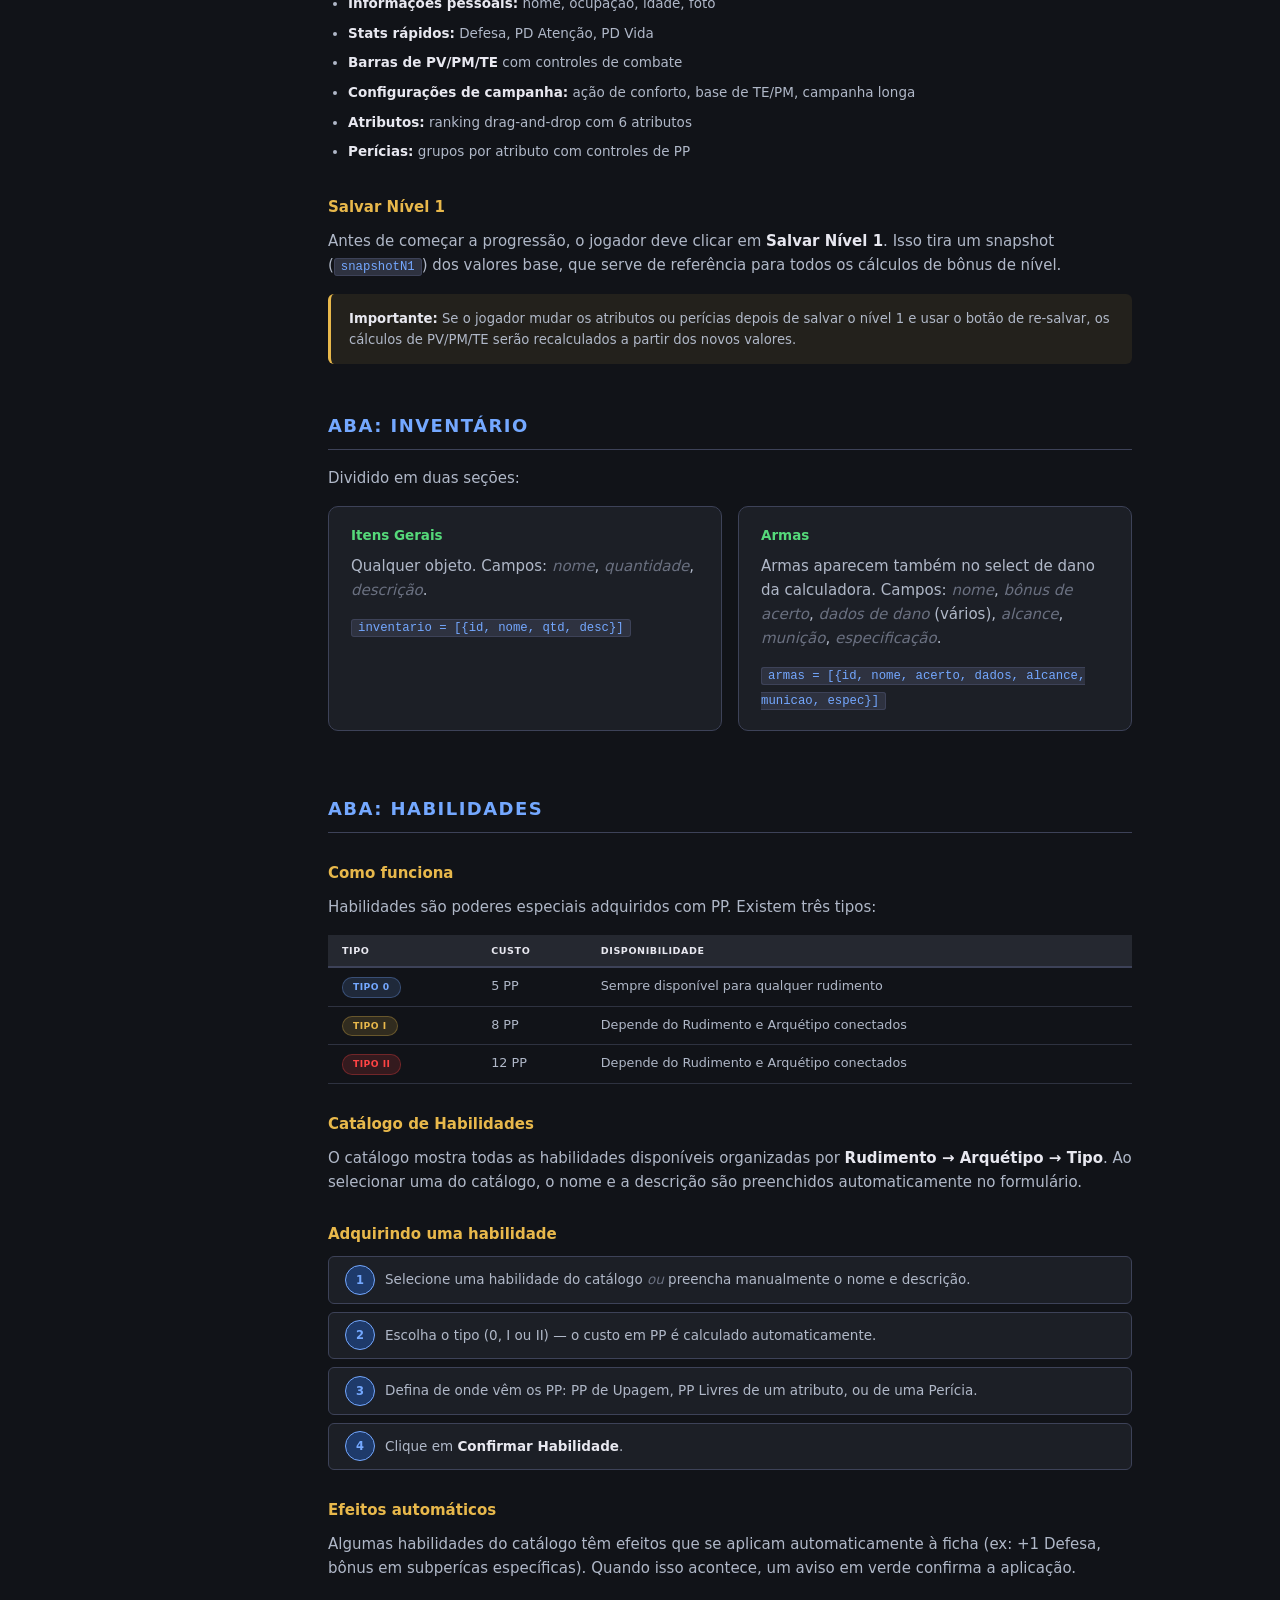
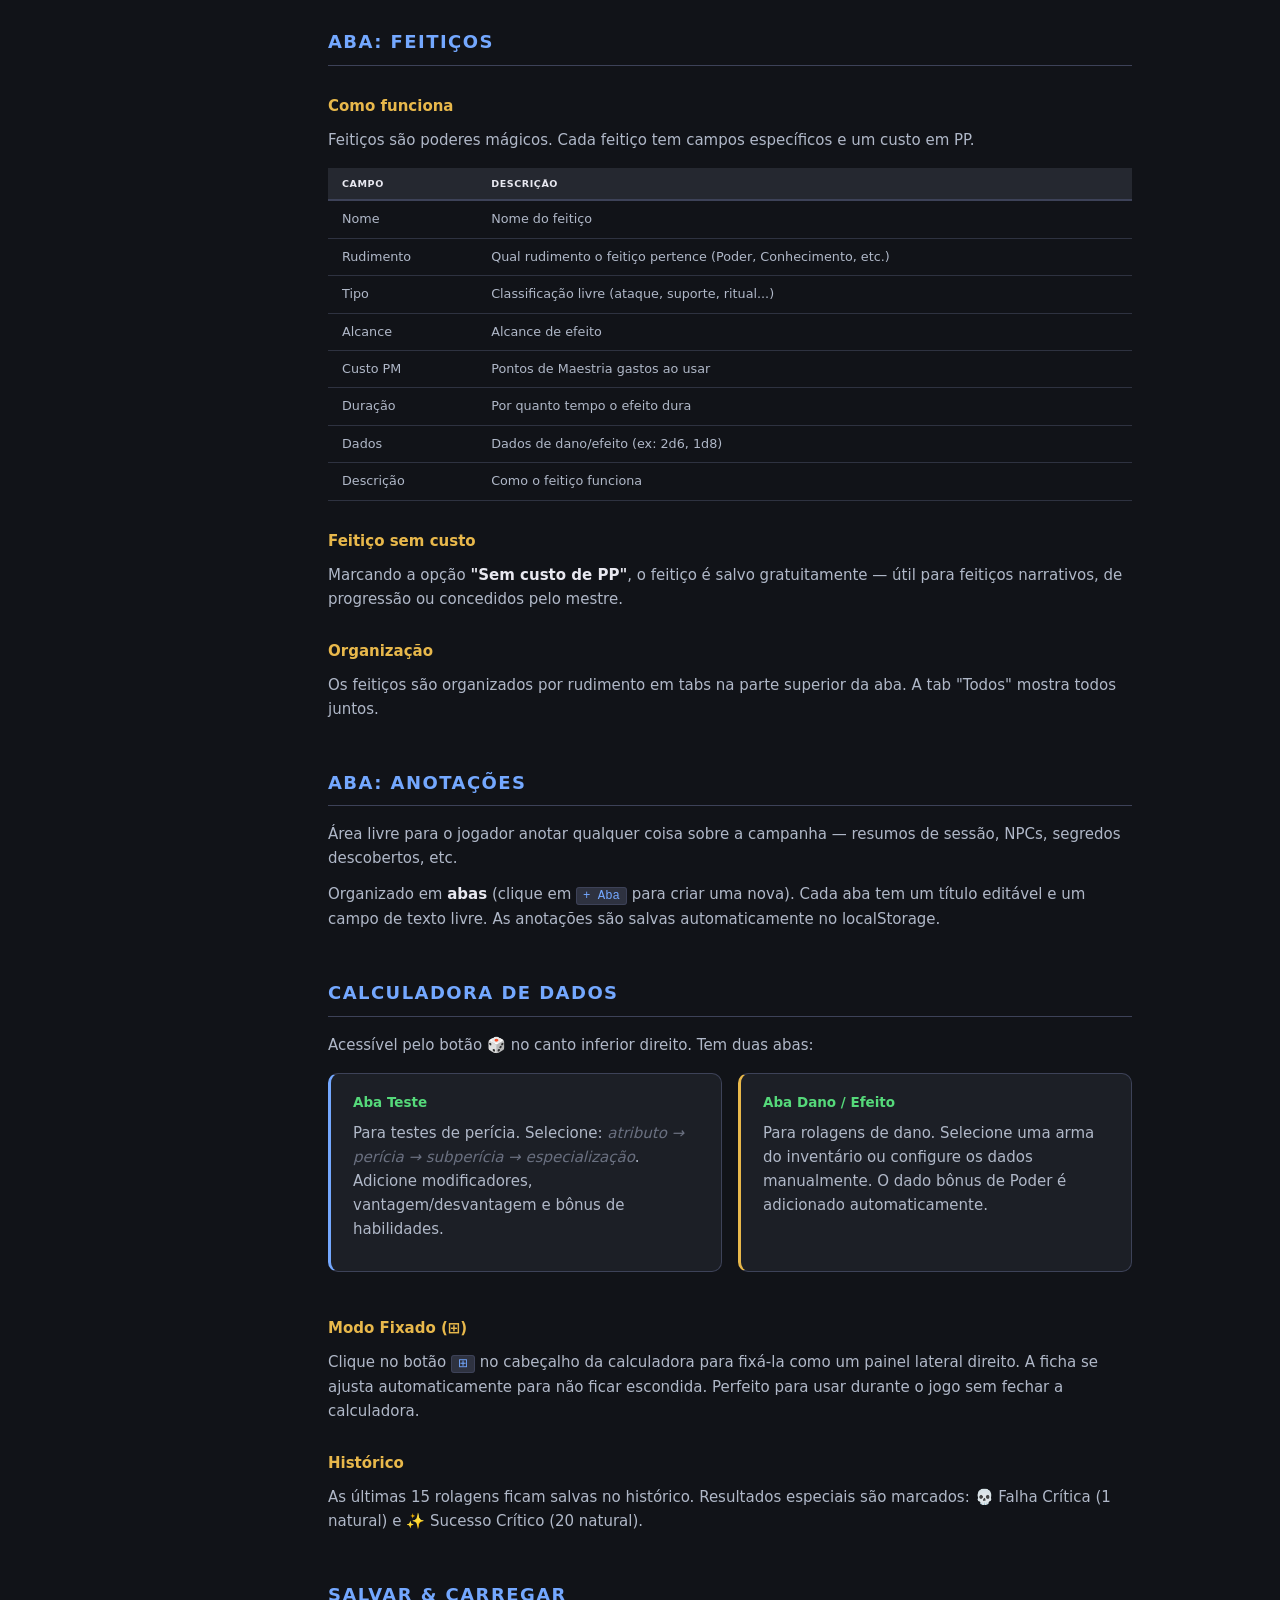
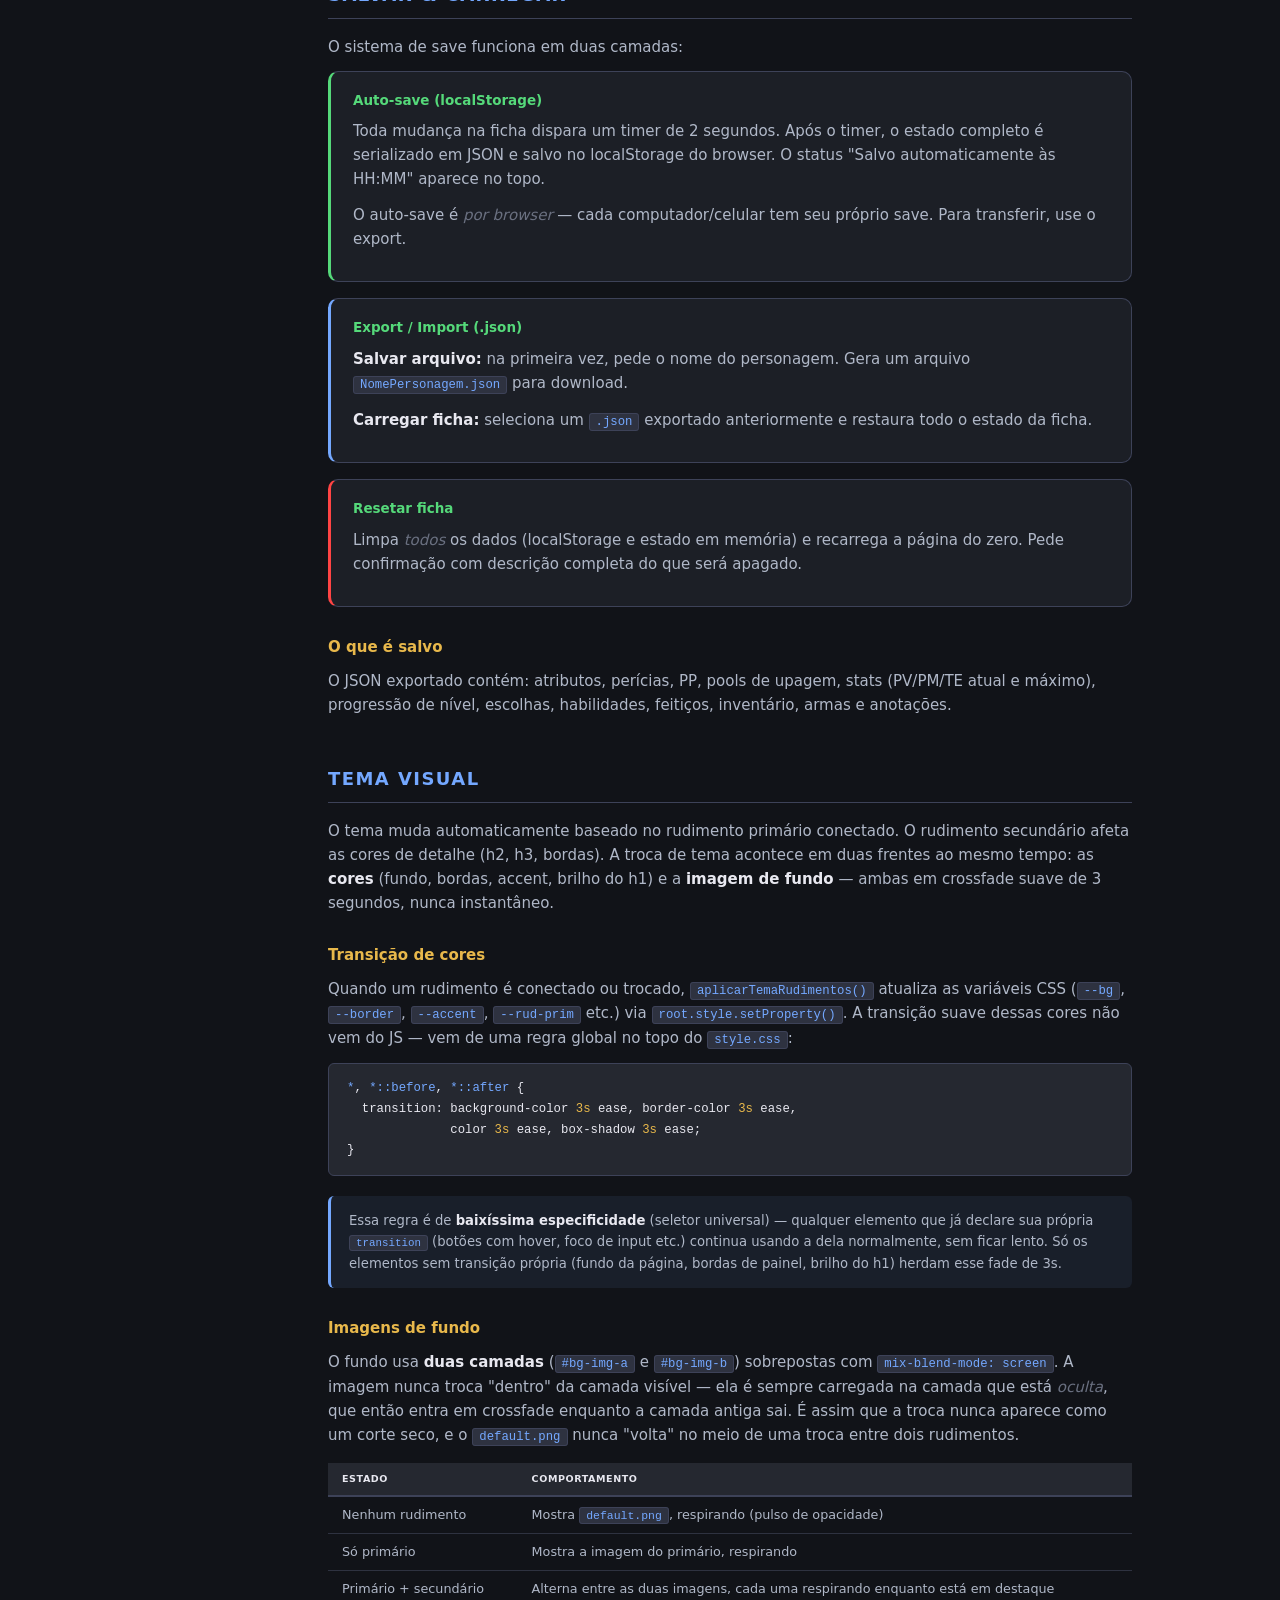
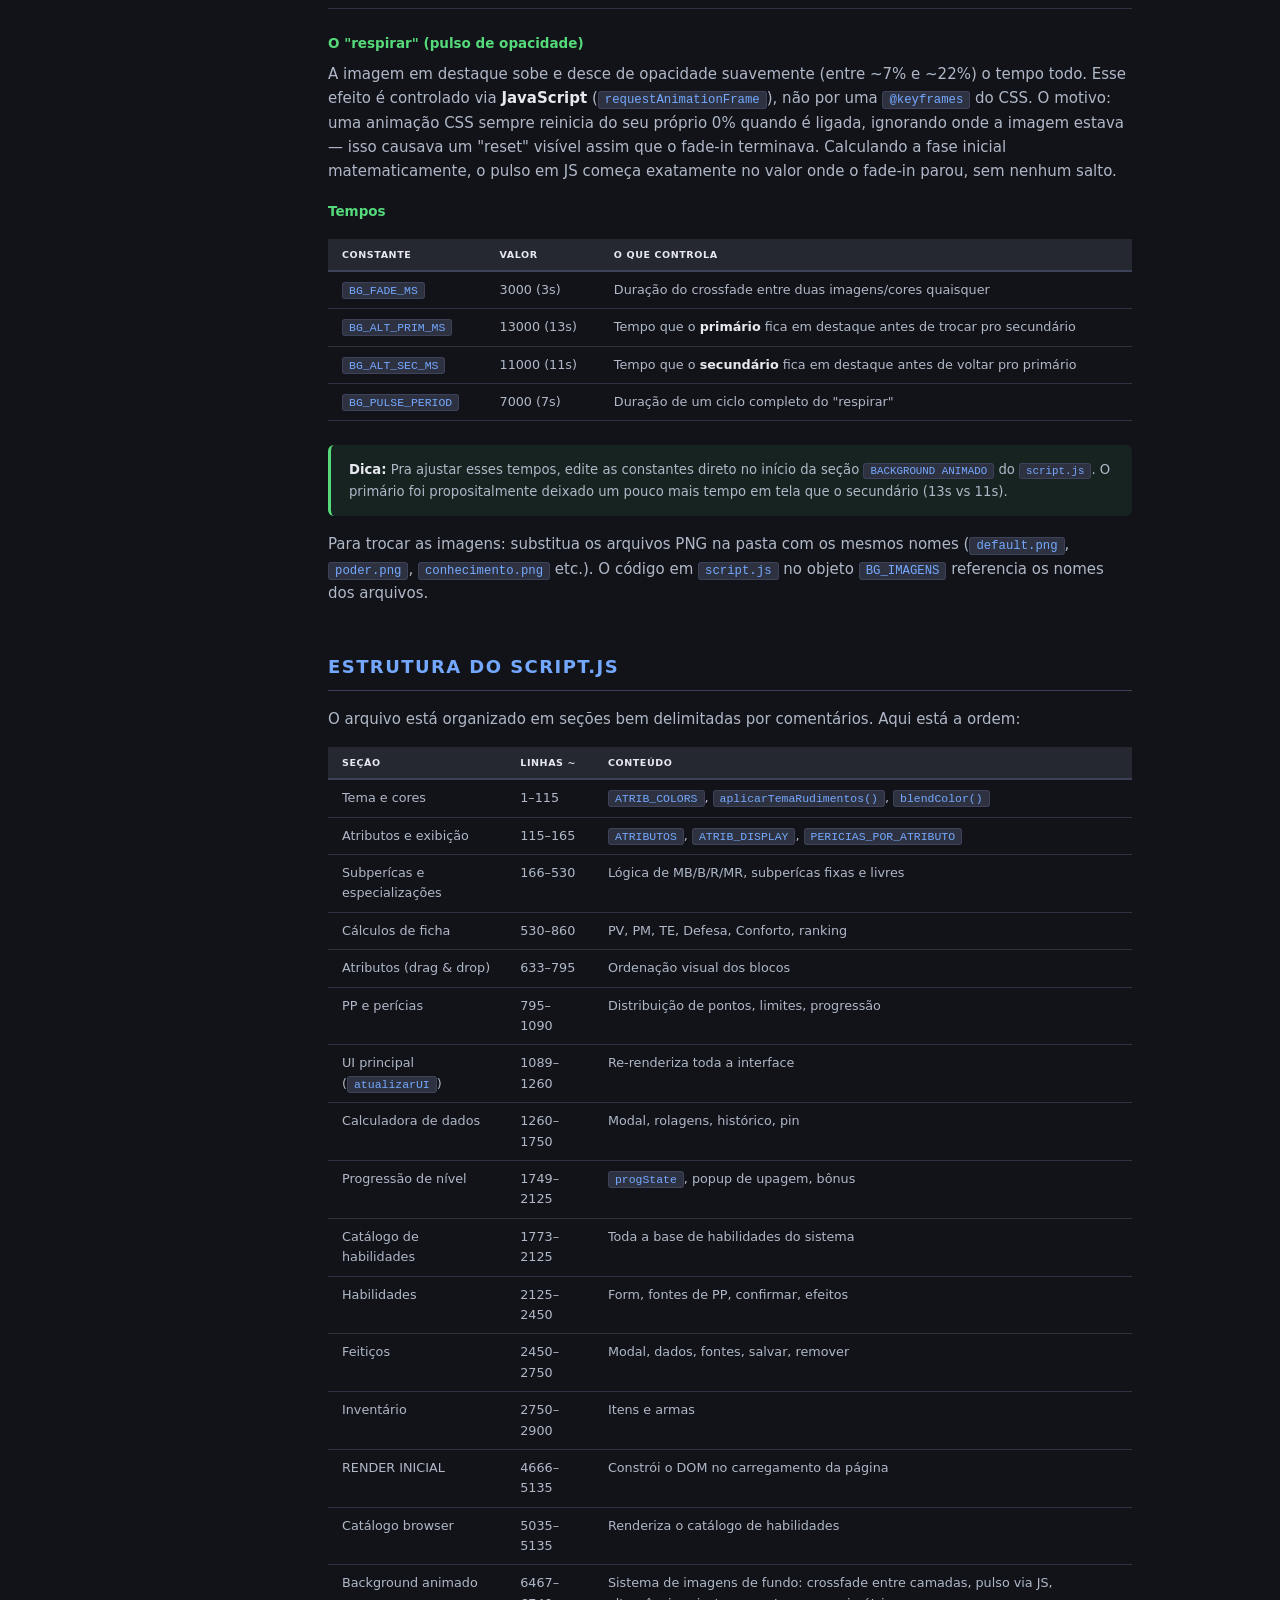
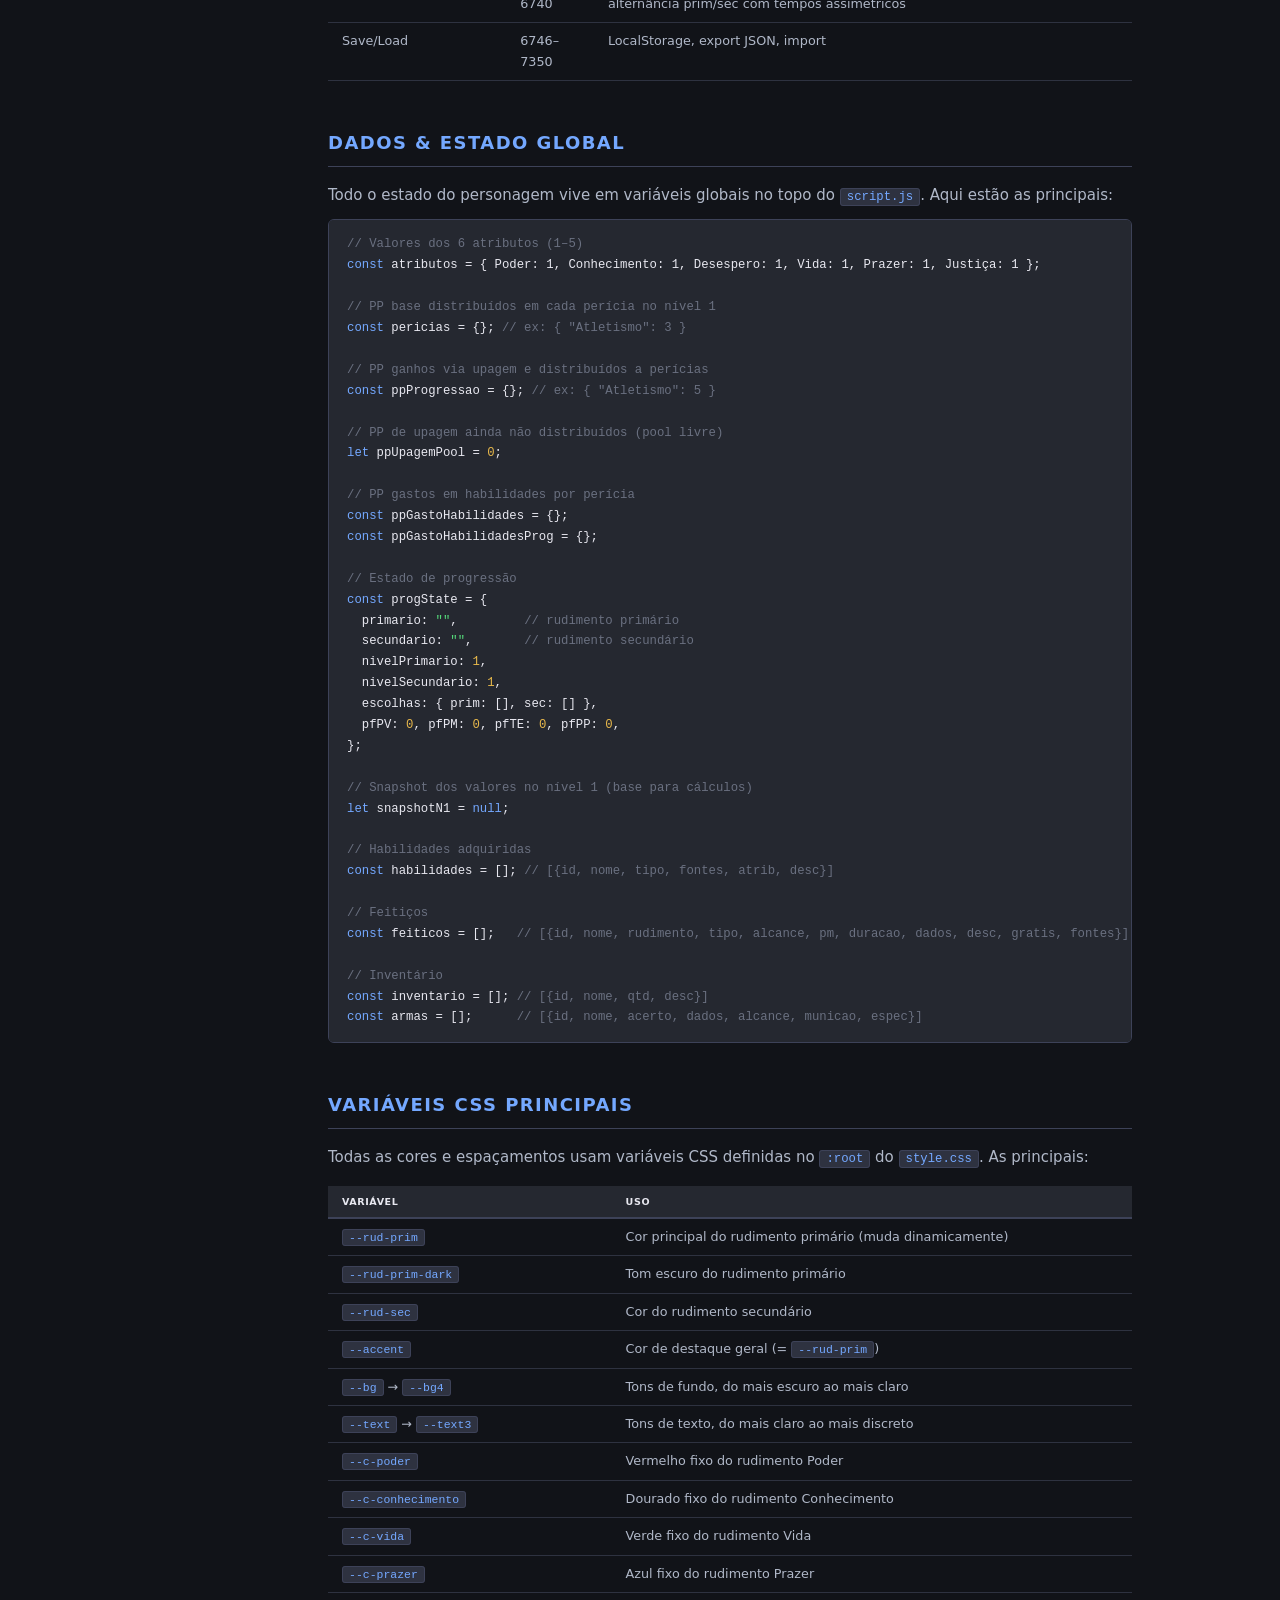
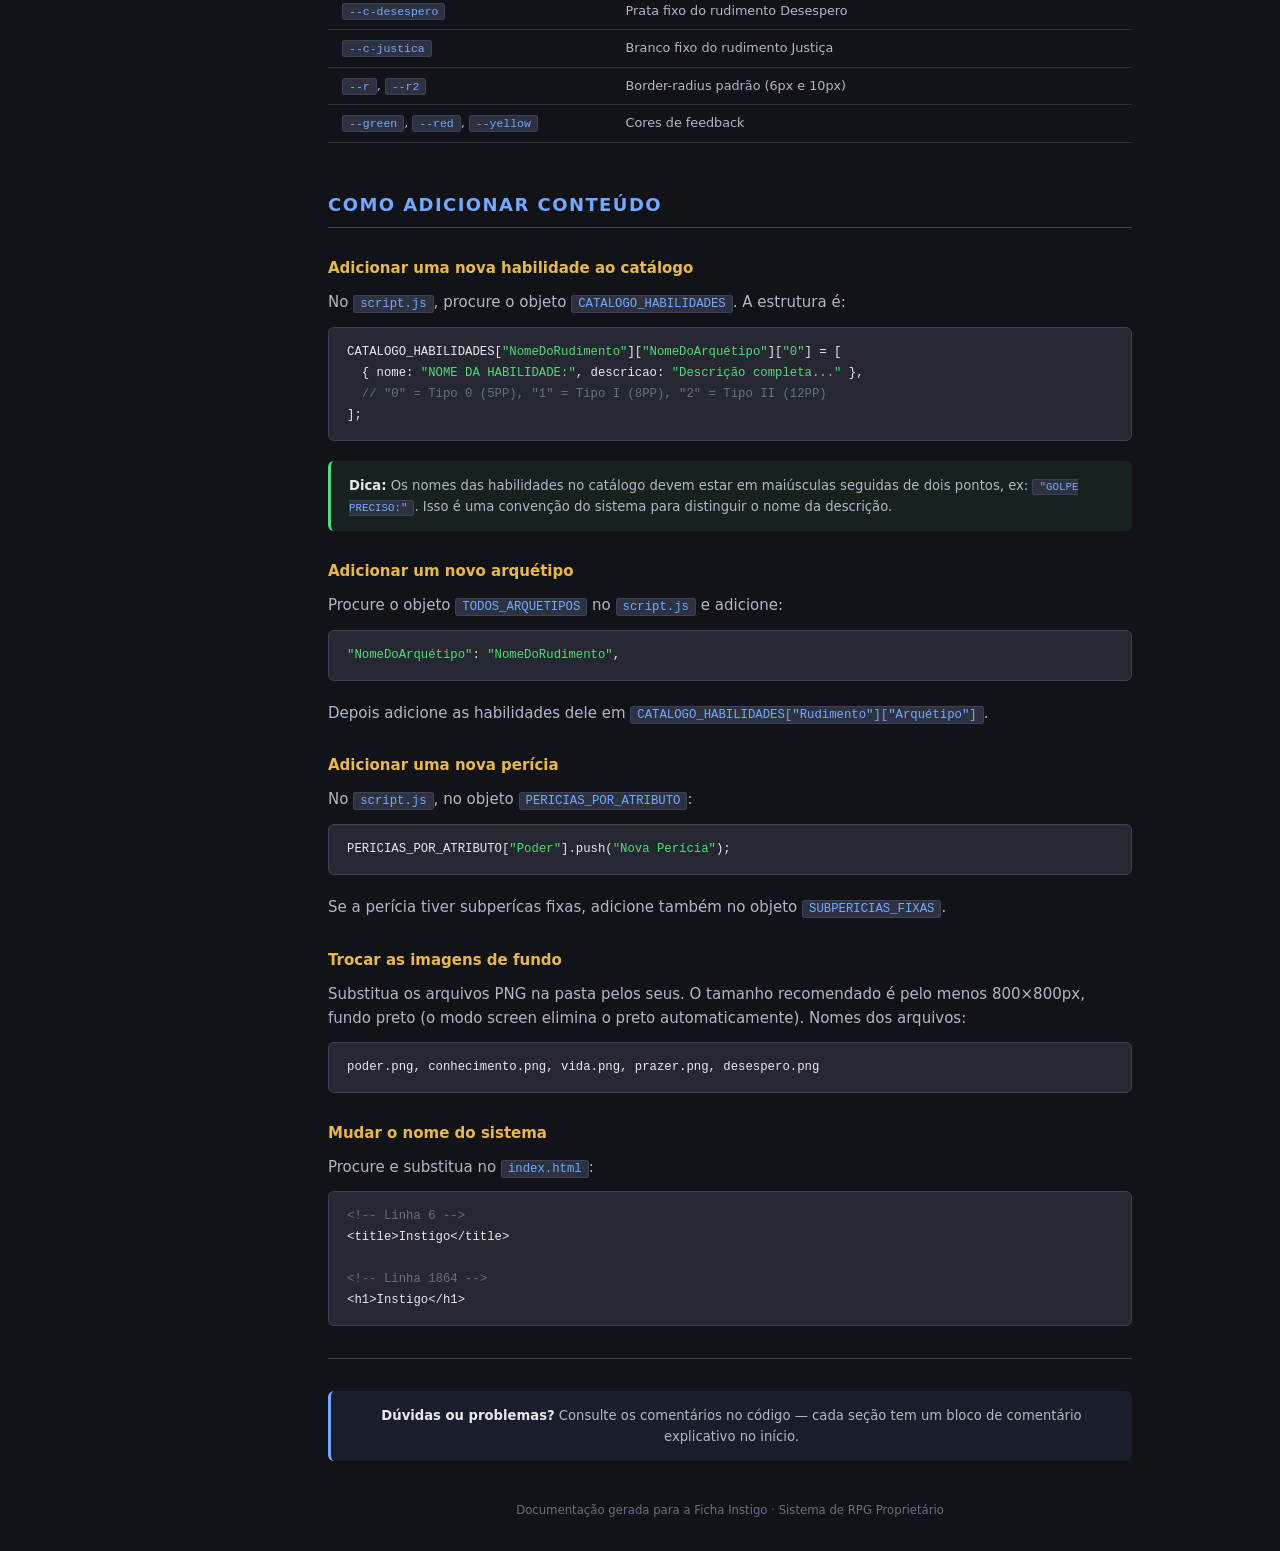
==== commit 10cf2d10: "Att Img Animação e Doc Mudanças de animação e imagens + documentação atualizada" ====
--- a/documentacaoInstigo.html
+++ b/documentacaoInstigo.html
@@ -414,18 +414,20 @@
     <div class="file-tree">
       <span class="folder">📁 instigo/</span><br>
       &nbsp;&nbsp;<span class="file">📄 index.html</span> &nbsp;<span class="note">— estrutura da página (HTML puro, ~760 linhas)</span><br>
-      &nbsp;&nbsp;<span class="file">🎨 style.css</span> &nbsp;<span class="note">— todo o visual (~2800 linhas)</span><br>
-      &nbsp;&nbsp;<span class="file">⚙️ script.js</span> &nbsp;<span class="note">— toda a lógica (~6900 linhas)</span><br>
+      &nbsp;&nbsp;<span class="file">🎨 style.css</span> &nbsp;<span class="note">— todo o visual (~2900 linhas)</span><br>
+      &nbsp;&nbsp;<span class="file">⚙️ script.js</span> &nbsp;<span class="note">— toda a lógica (~7400 linhas)</span><br>
+      &nbsp;&nbsp;<span class="file">🖼️ default.png</span> &nbsp;<span class="note">— imagem de fundo quando nenhum rudimento está conectado</span><br>
       &nbsp;&nbsp;<span class="file">🖼️ poder.png</span> &nbsp;<span class="note">— imagem de fundo do rudimento Poder</span><br>
       &nbsp;&nbsp;<span class="file">🖼️ conhecimento.png</span><br>
       &nbsp;&nbsp;<span class="file">🖼️ vida.png</span><br>
       &nbsp;&nbsp;<span class="file">🖼️ prazer.png</span><br>
       &nbsp;&nbsp;<span class="file">🖼️ desespero.png</span><br>
+      &nbsp;&nbsp;<span class="file">🖼️ justica.png</span><br>
       &nbsp;&nbsp;<span class="file">📄 documentacao.html</span> &nbsp;<span class="note">— este arquivo</span>
     </div>
 
     <div class="callout callout-warning">
-      <strong>Atenção:</strong> Os 3 arquivos principais (<code>index.html</code>, <code>style.css</code>, <code>script.js</code>) e as imagens PNG precisam estar <strong>todos na mesma pasta</strong>. Se separar, a ficha quebra.
+      <strong>Atenção:</strong> Os 3 arquivos principais (<code>index.html</code>, <code>style.css</code>, <code>script.js</code>) e as 7 imagens PNG (incluindo o <code>default.png</code>) precisam estar <strong>todos na mesma pasta</strong>. Se separar, a ficha quebra.
     </div>
 
     <!-- ══════════════════════════════════════════════ -->
@@ -765,12 +767,51 @@
     <!-- ══════════════════════════════════════════════ -->
     <h2 id="tema">Tema Visual</h2>
 
-    <p>O tema muda automaticamente baseado no rudimento primário conectado. O rudimento secundário afeta as cores de detalhe (h2, h3, bordas).</p>
+    <p>O tema muda automaticamente baseado no rudimento primário conectado. O rudimento secundário afeta as cores de detalhe (h2, h3, bordas). A troca de tema acontece em duas frentes ao mesmo tempo: as <strong>cores</strong> (fundo, bordas, accent, brilho do h1) e a <strong>imagem de fundo</strong> — ambas em crossfade suave de 3 segundos, nunca instantâneo.</p>
+
+    <h3>Transição de cores</h3>
+    <p>Quando um rudimento é conectado ou trocado, <code>aplicarTemaRudimentos()</code> atualiza as variáveis CSS (<code>--bg</code>, <code>--border</code>, <code>--accent</code>, <code>--rud-prim</code> etc.) via <code>root.style.setProperty()</code>. A transição suave dessas cores não vem do JS — vem de uma regra global no topo do <code>style.css</code>:</p>
+
+    <pre><code><span class="kw">*</span>, <span class="kw">*::before</span>, <span class="kw">*::after</span> {
+  transition: background-color <span class="num">3s</span> ease, border-color <span class="num">3s</span> ease,
+              color <span class="num">3s</span> ease, box-shadow <span class="num">3s</span> ease;
+}</code></pre>
+
+    <div class="callout callout-info">
+      Essa regra é de <strong>baixíssima especificidade</strong> (seletor universal) — qualquer elemento que já declare sua própria <code>transition</code> (botões com hover, foco de input etc.) continua usando a dela normalmente, sem ficar lento. Só os elementos sem transição própria (fundo da página, bordas de painel, brilho do h1) herdam esse fade de 3s.
+    </div>
 
     <h3>Imagens de fundo</h3>
-    <p>Cada rudimento tem uma imagem de fundo que aparece pulsando com blend mode <code>screen</code> sobre o fundo escuro. Quando dois rudimentos estão conectados, as imagens alternam a cada 5 segundos.</p>
-
-    <p>Para trocar as imagens: substitua os arquivos PNG na pasta com os mesmos nomes (<code>poder.png</code>, <code>conhecimento.png</code>, etc.). O código em <code>script.js</code> no objeto <code>BG_IMAGENS</code> referencia os nomes dos arquivos.</p>
+    <p>O fundo usa <strong>duas camadas</strong> (<code>#bg-img-a</code> e <code>#bg-img-b</code>) sobrepostas com <code>mix-blend-mode: screen</code>. A imagem nunca troca "dentro" da camada visível — ela é sempre carregada na camada que está <em>oculta</em>, que então entra em crossfade enquanto a camada antiga sai. É assim que a troca nunca aparece como um corte seco, e o <code>default.png</code> nunca "volta" no meio de uma troca entre dois rudimentos.</p>
+
+    <table>
+      <thead><tr><th>Estado</th><th>Comportamento</th></tr></thead>
+      <tbody>
+        <tr><td>Nenhum rudimento</td><td>Mostra <code>default.png</code>, respirando (pulso de opacidade)</td></tr>
+        <tr><td>Só primário</td><td>Mostra a imagem do primário, respirando</td></tr>
+        <tr><td>Primário + secundário</td><td>Alterna entre as duas imagens, cada uma respirando enquanto está em destaque</td></tr>
+      </tbody>
+    </table>
+
+    <h4>O "respirar" (pulso de opacidade)</h4>
+    <p>A imagem em destaque sobe e desce de opacidade suavemente (entre ~7% e ~22%) o tempo todo. Esse efeito é controlado via <strong>JavaScript</strong> (<code>requestAnimationFrame</code>), não por uma <code>@keyframes</code> do CSS. O motivo: uma animação CSS sempre reinicia do seu próprio 0% quando é ligada, ignorando onde a imagem estava — isso causava um "reset" visível assim que o fade-in terminava. Calculando a fase inicial matematicamente, o pulso em JS começa exatamente no valor onde o fade-in parou, sem nenhum salto.</p>
+
+    <h4>Tempos</h4>
+    <table>
+      <thead><tr><th>Constante</th><th>Valor</th><th>O que controla</th></tr></thead>
+      <tbody>
+        <tr><td><code>BG_FADE_MS</code></td><td>3000 (3s)</td><td>Duração do crossfade entre duas imagens/cores quaisquer</td></tr>
+        <tr><td><code>BG_ALT_PRIM_MS</code></td><td>13000 (13s)</td><td>Tempo que o <strong>primário</strong> fica em destaque antes de trocar pro secundário</td></tr>
+        <tr><td><code>BG_ALT_SEC_MS</code></td><td>11000 (11s)</td><td>Tempo que o <strong>secundário</strong> fica em destaque antes de voltar pro primário</td></tr>
+        <tr><td><code>BG_PULSE_PERIOD</code></td><td>7000 (7s)</td><td>Duração de um ciclo completo do "respirar"</td></tr>
+      </tbody>
+    </table>
+
+    <div class="callout callout-tip">
+      <strong>Dica:</strong> Pra ajustar esses tempos, edite as constantes direto no início da seção <code>BACKGROUND ANIMADO</code> do <code>script.js</code>. O primário foi propositalmente deixado um pouco mais tempo em tela que o secundário (13s vs 11s).
+    </div>
+
+    <p>Para trocar as imagens: substitua os arquivos PNG na pasta com os mesmos nomes (<code>default.png</code>, <code>poder.png</code>, <code>conhecimento.png</code> etc.). O código em <code>script.js</code> no objeto <code>BG_IMAGENS</code> referencia os nomes dos arquivos.</p>
 
     <!-- ══════════════════════════════════════════════ -->
     <h2 id="estrutura-js">Estrutura do script.js</h2>
@@ -795,8 +836,8 @@
         <tr><td>Inventário</td><td>2750–2900</td><td>Itens e armas</td></tr>
         <tr><td>RENDER INICIAL</td><td>4666–5135</td><td>Constrói o DOM no carregamento da página</td></tr>
         <tr><td>Catálogo browser</td><td>5035–5135</td><td>Renderiza o catálogo de habilidades</td></tr>
-        <tr><td>Background animado</td><td>6188–6380</td><td>Sistema de imagens de fundo</td></tr>
-        <tr><td>Save/Load</td><td>6380–6900</td><td>LocalStorage, export JSON, import</td></tr>
+        <tr><td>Background animado</td><td>6467–6740</td><td>Sistema de imagens de fundo: crossfade entre camadas, pulso via JS, alternância prim/sec com tempos assimétricos</td></tr>
+        <tr><td>Save/Load</td><td>6746–7350</td><td>LocalStorage, export JSON, import</td></tr>
       </tbody>
     </table>
 
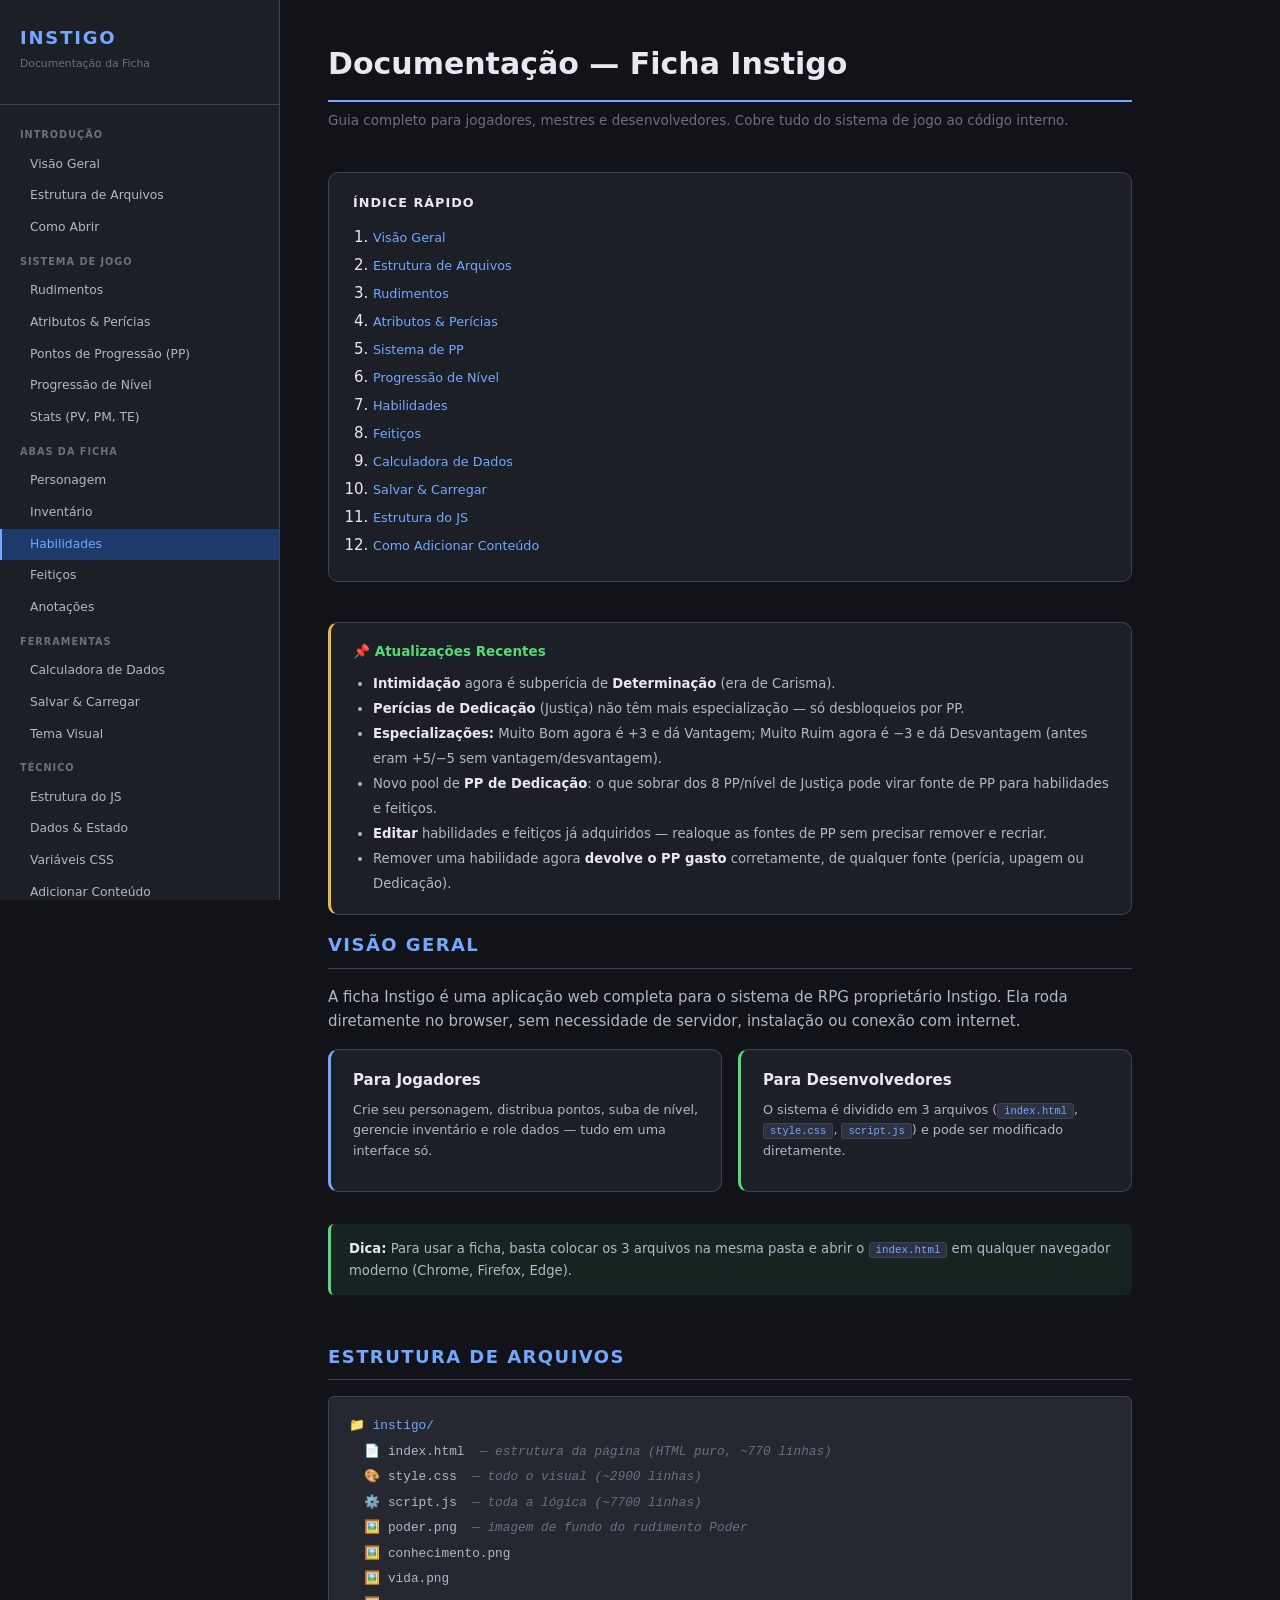
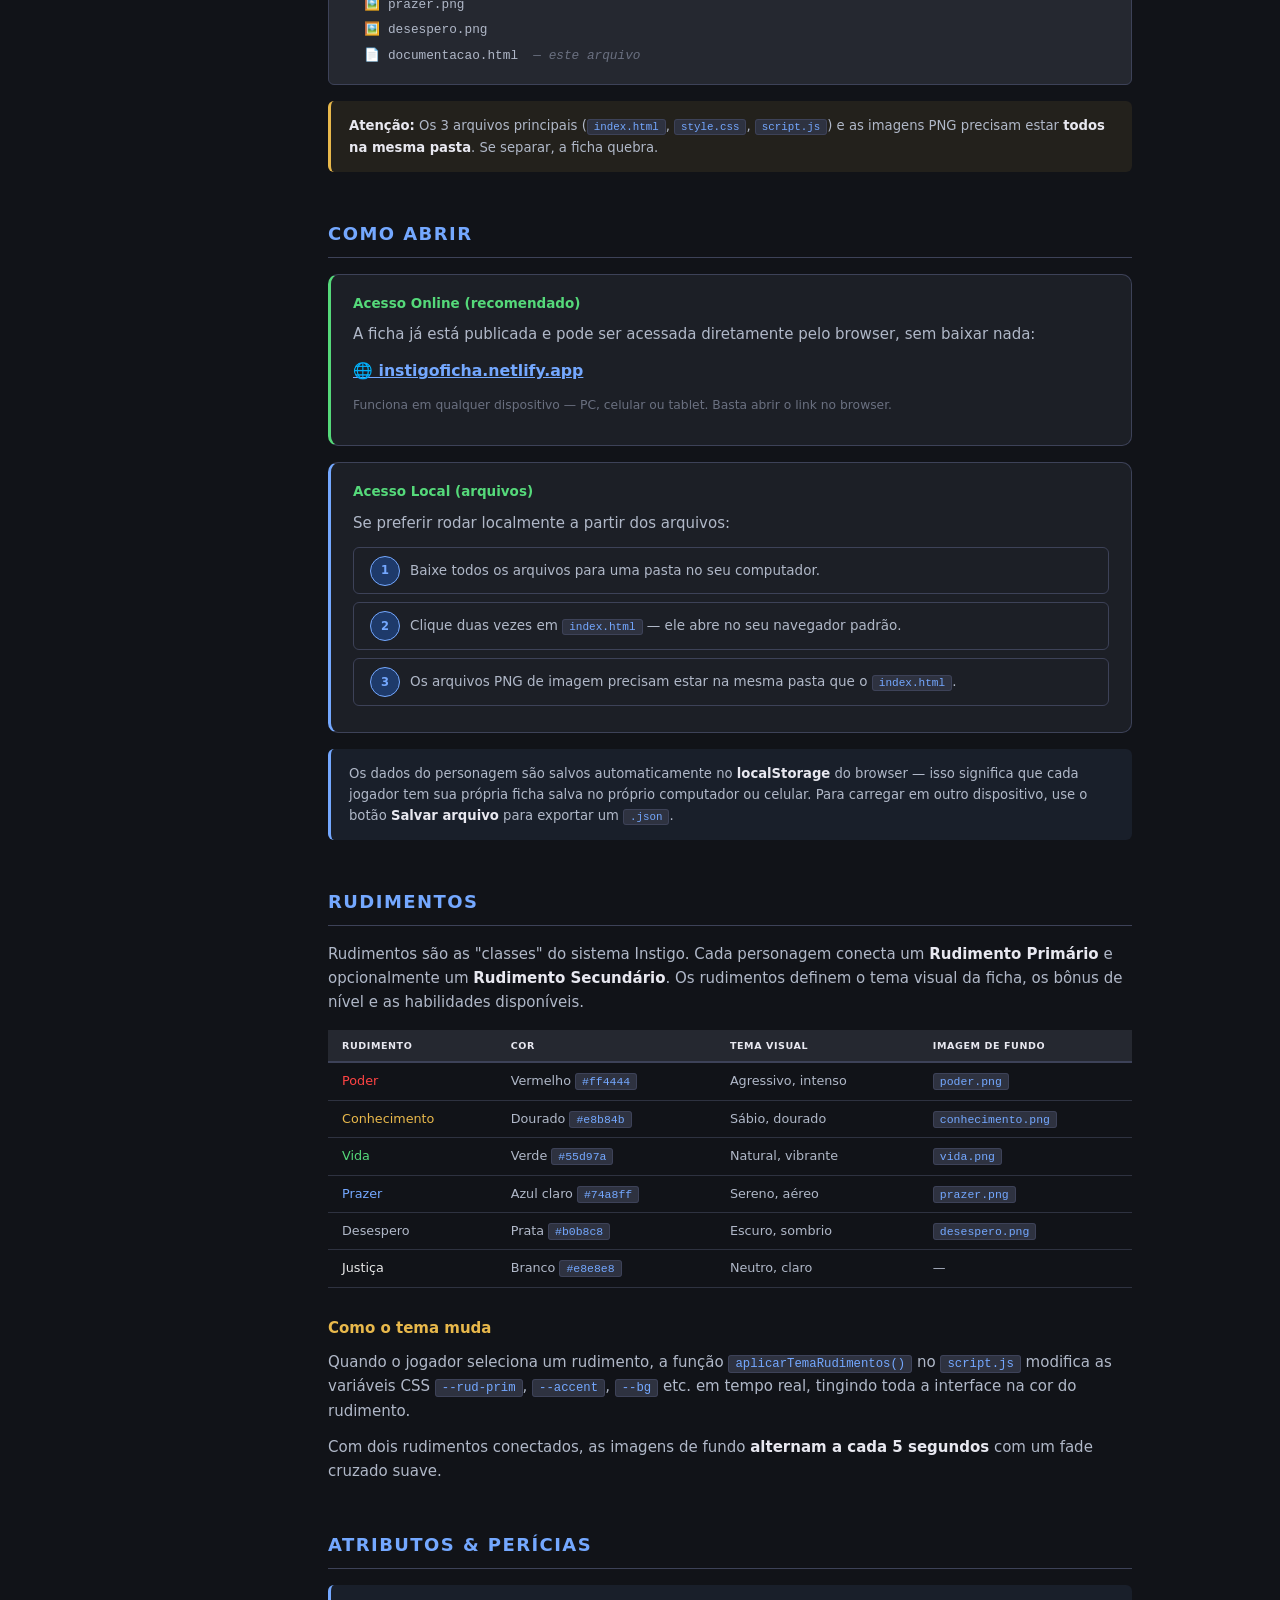
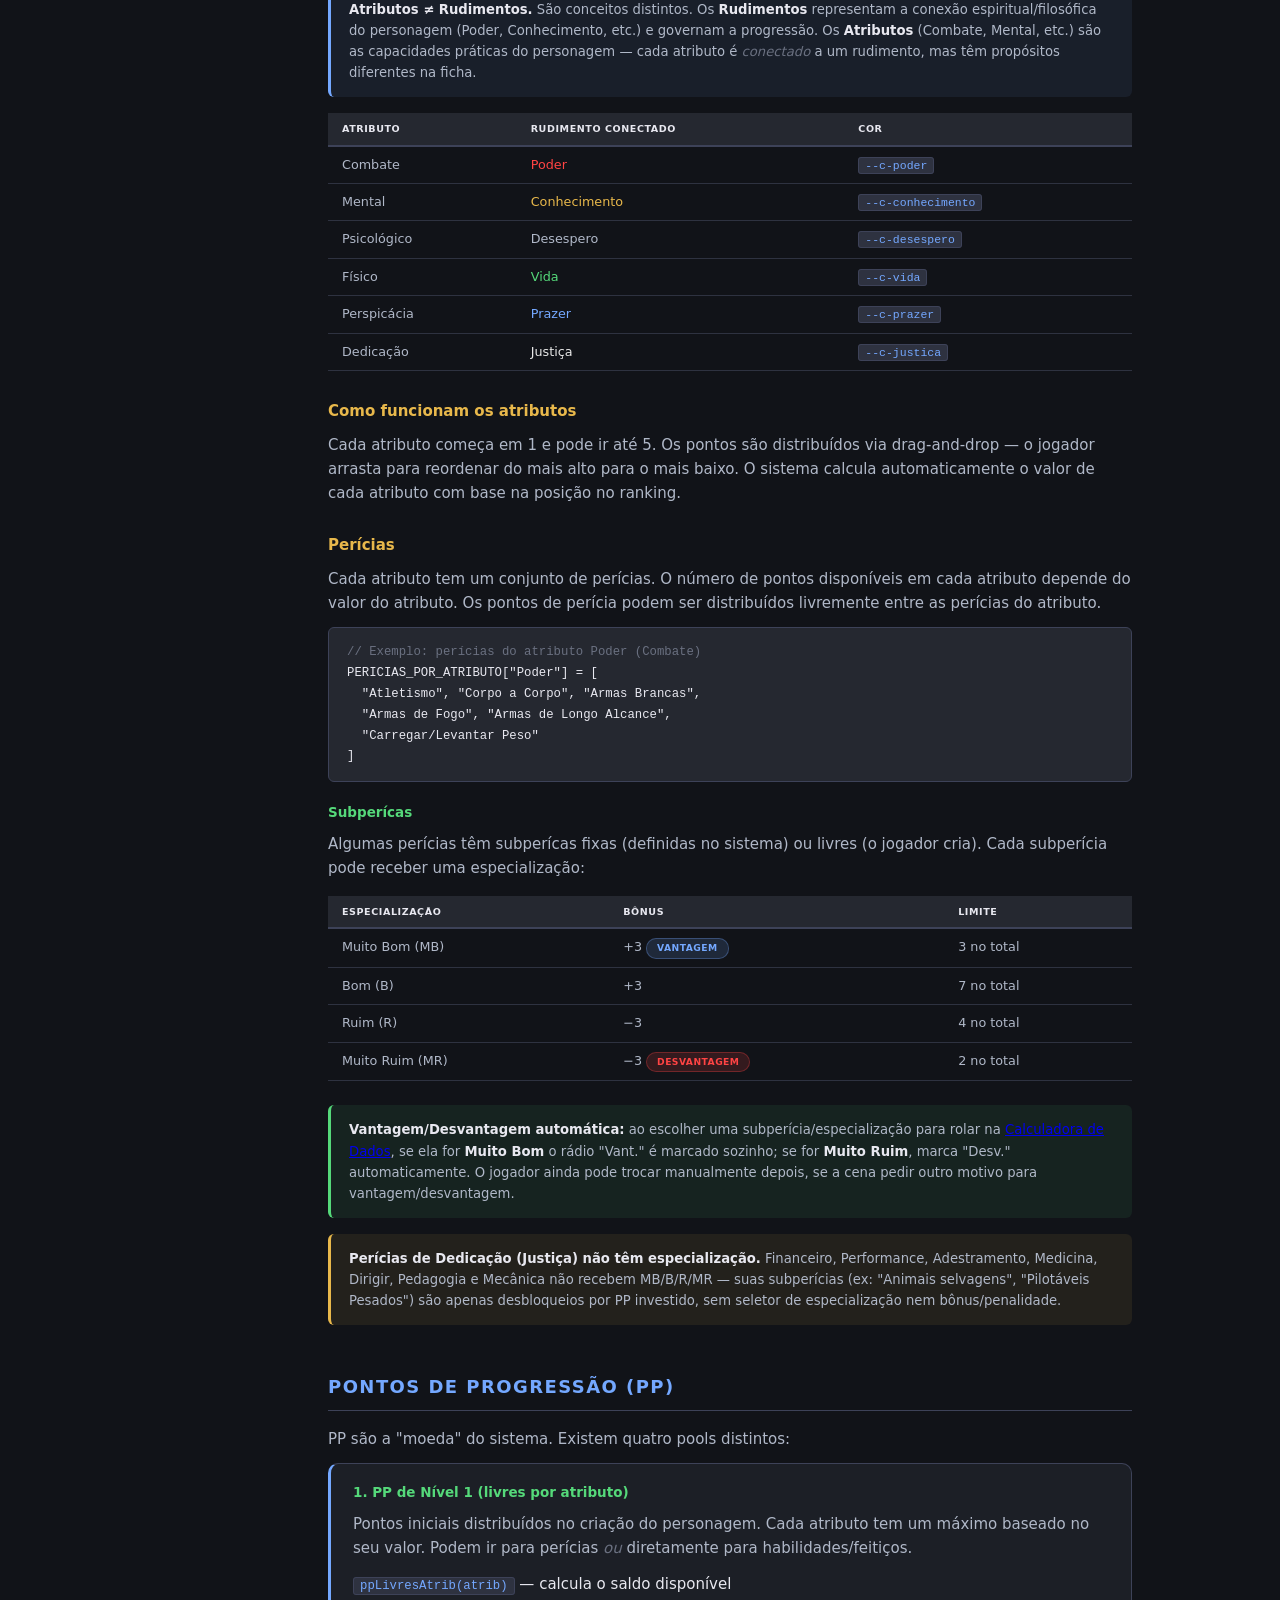
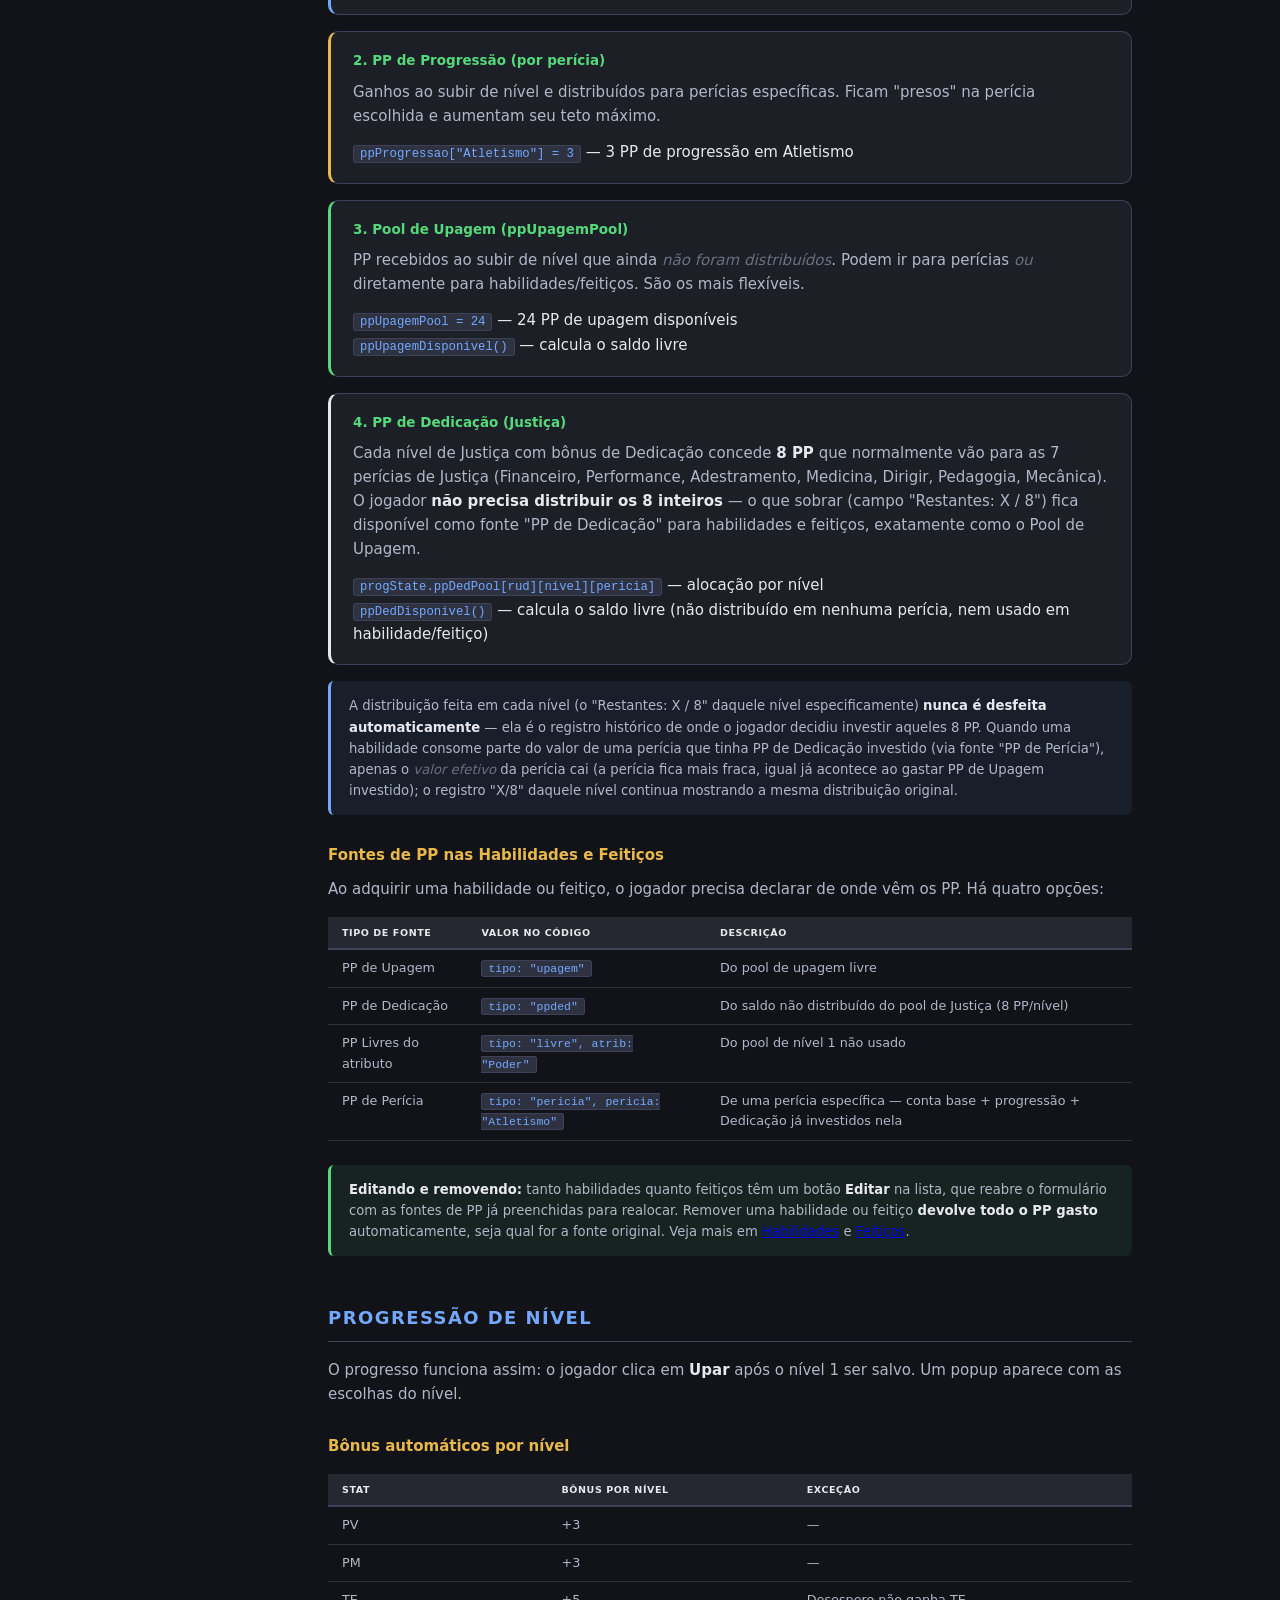
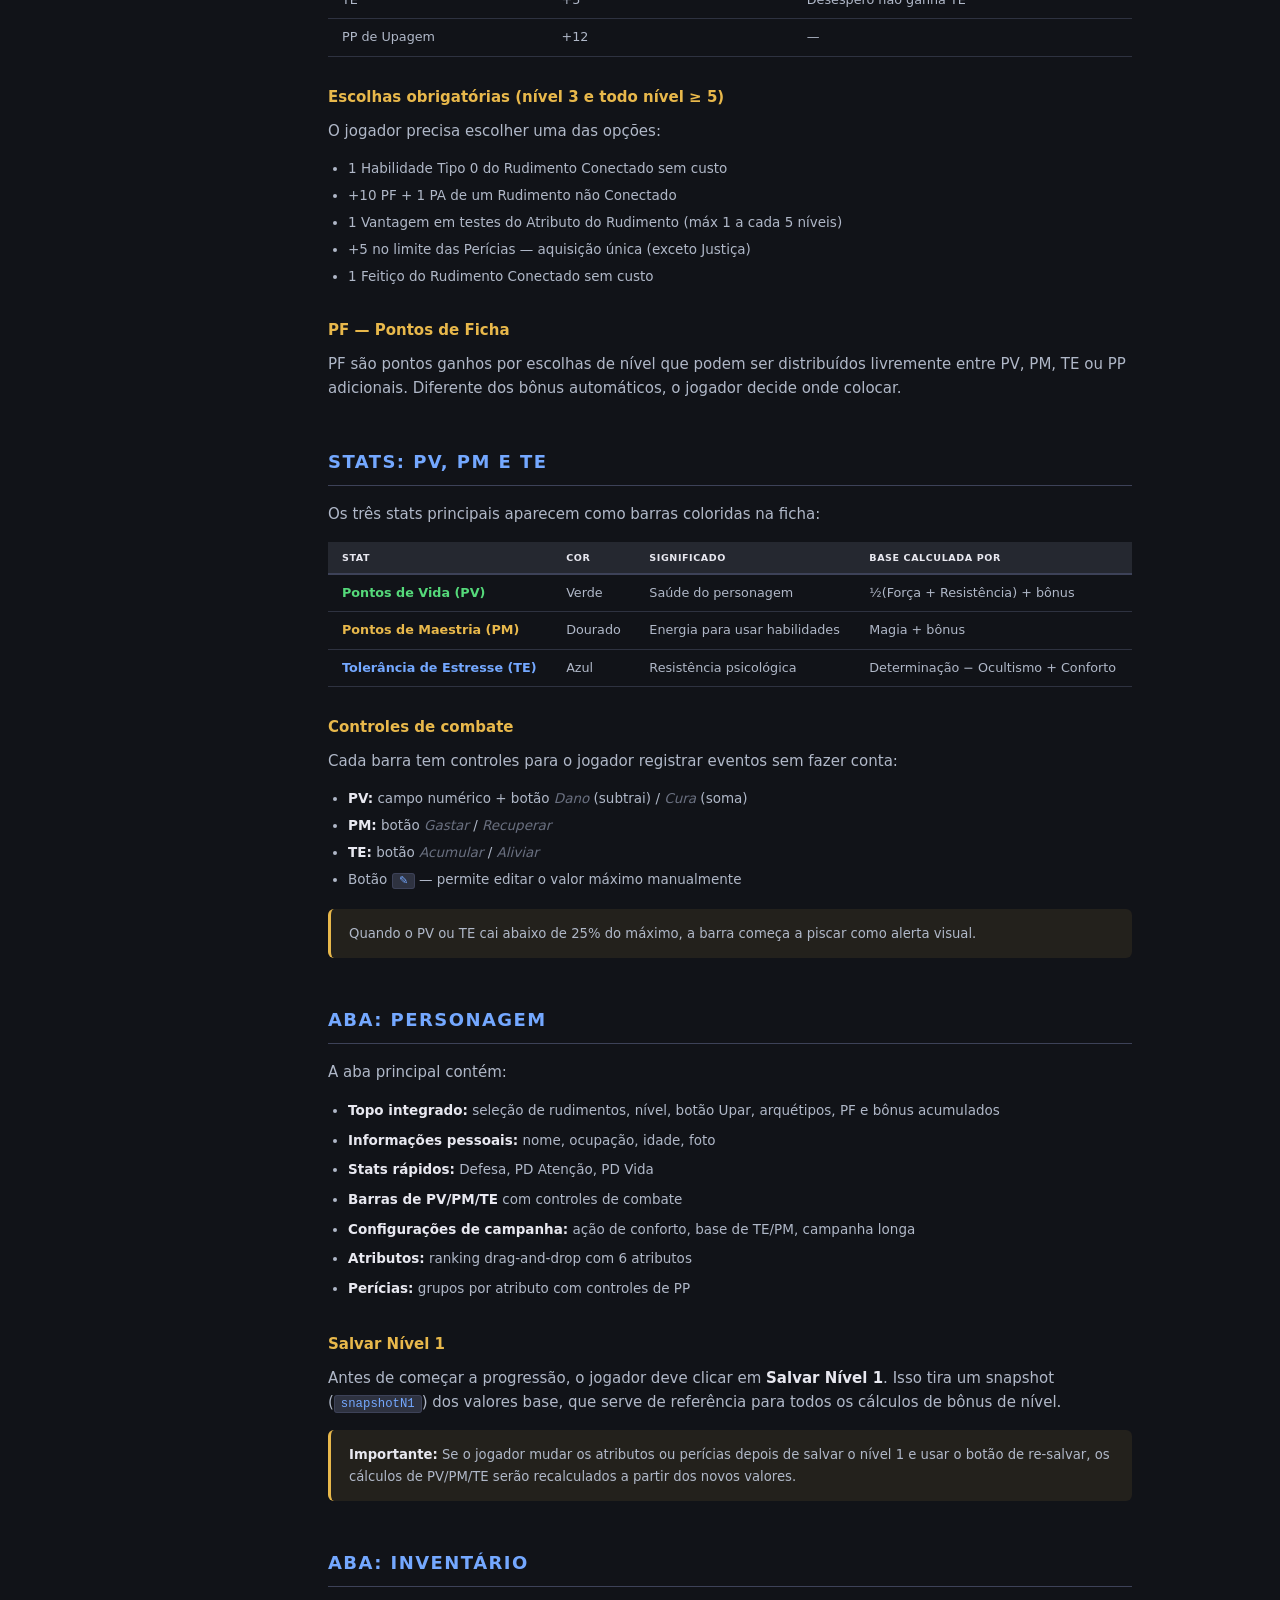
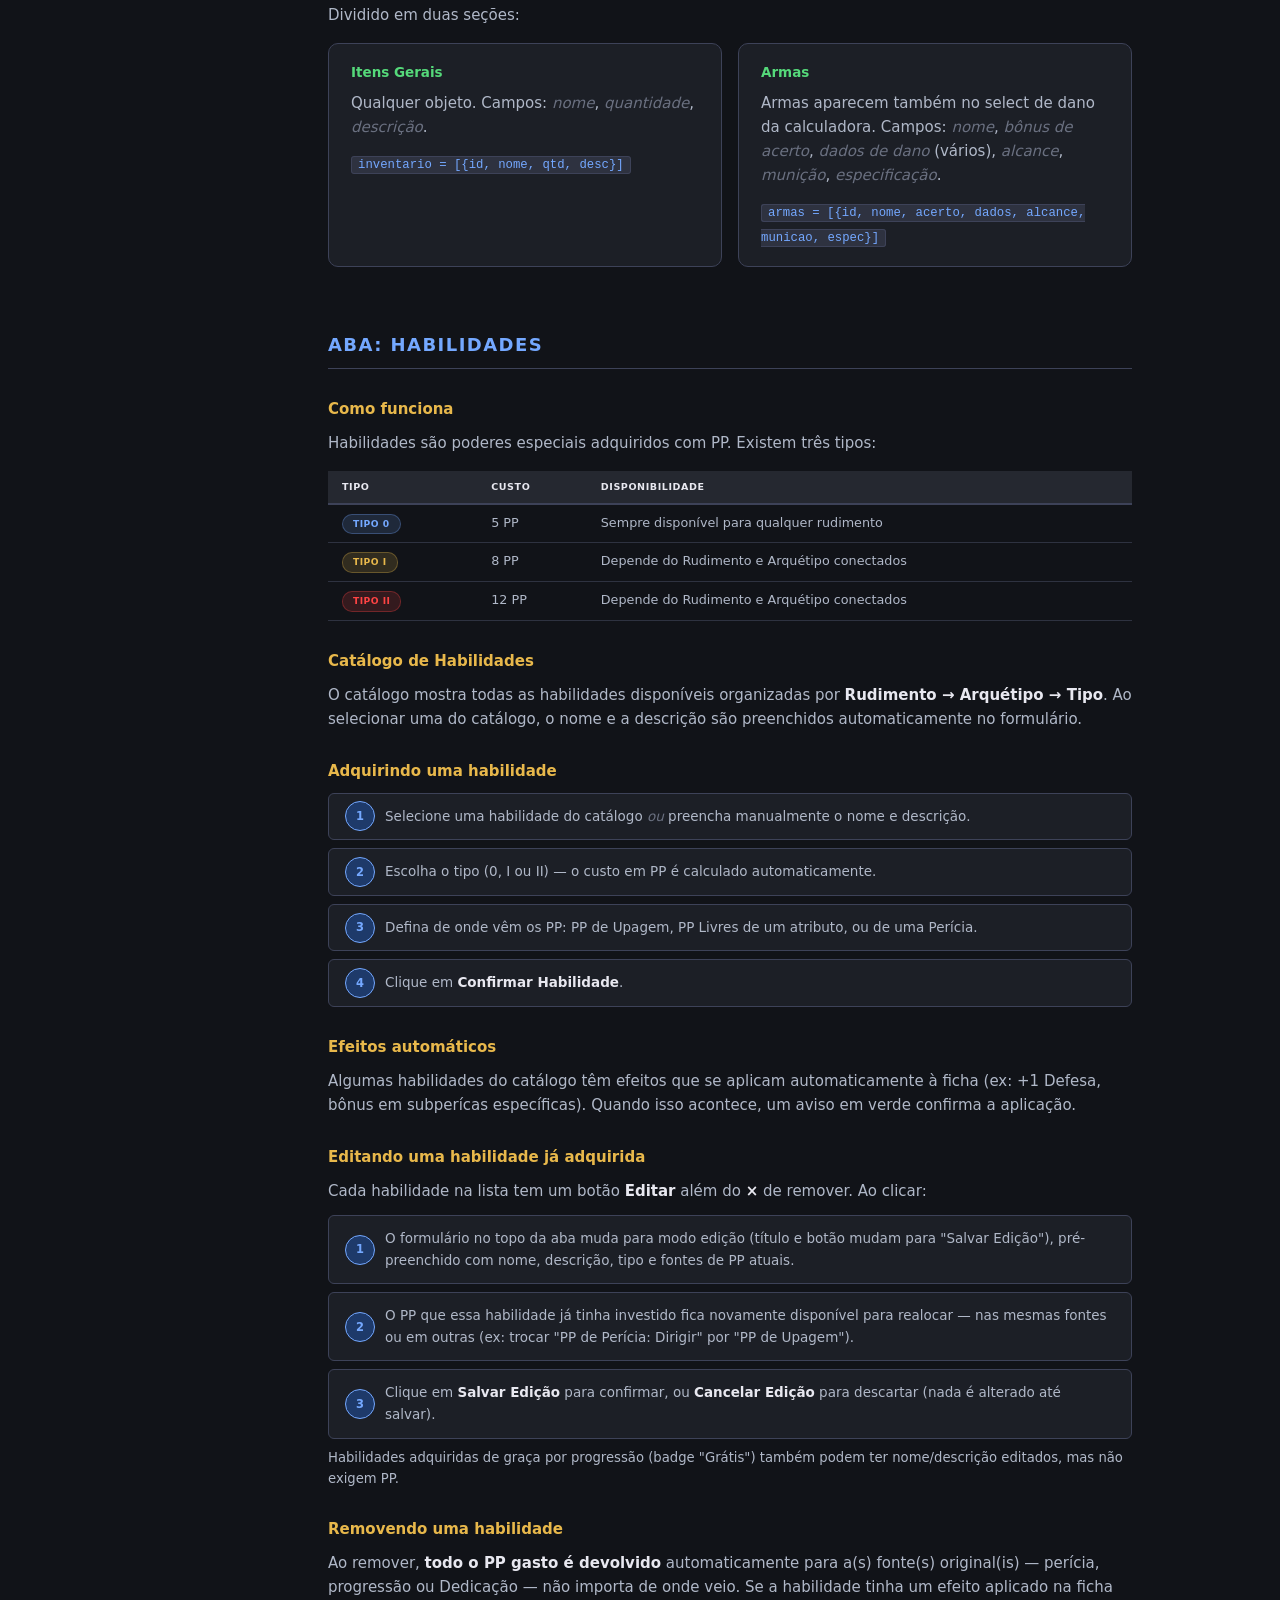
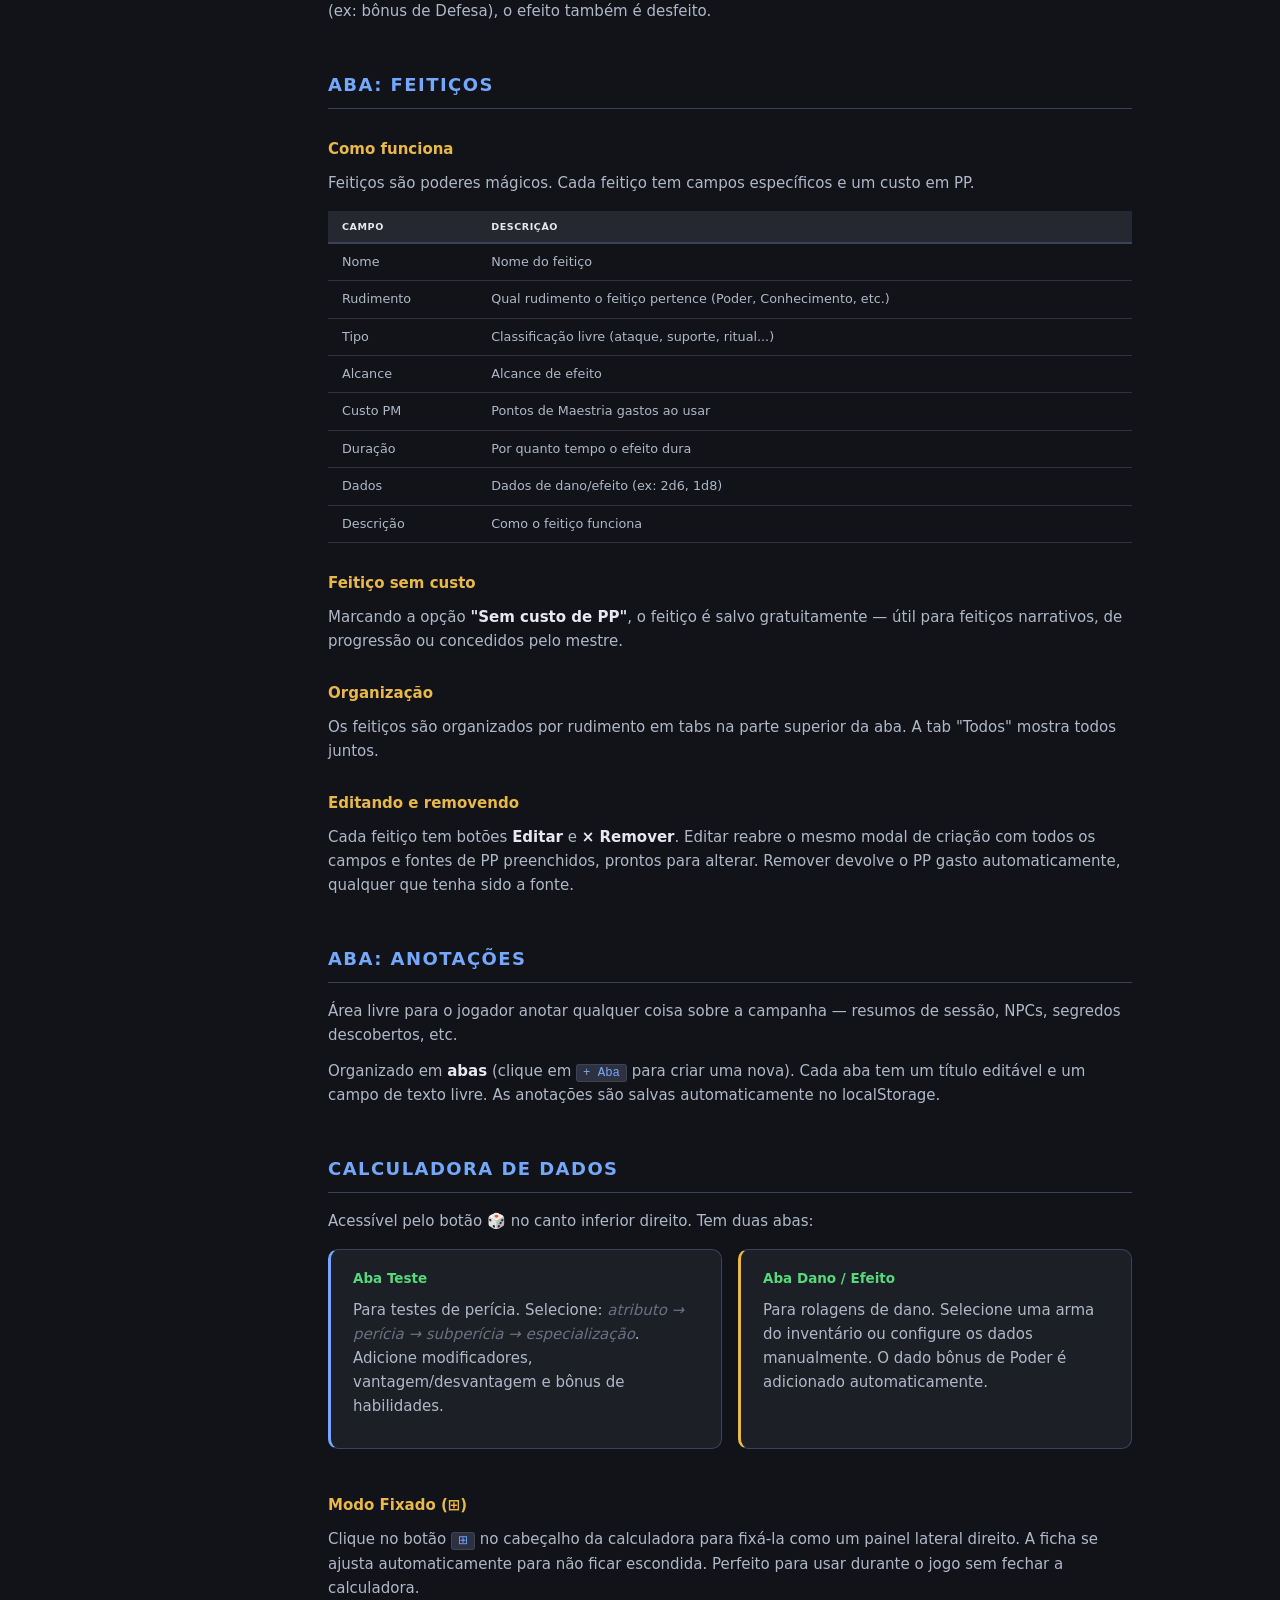
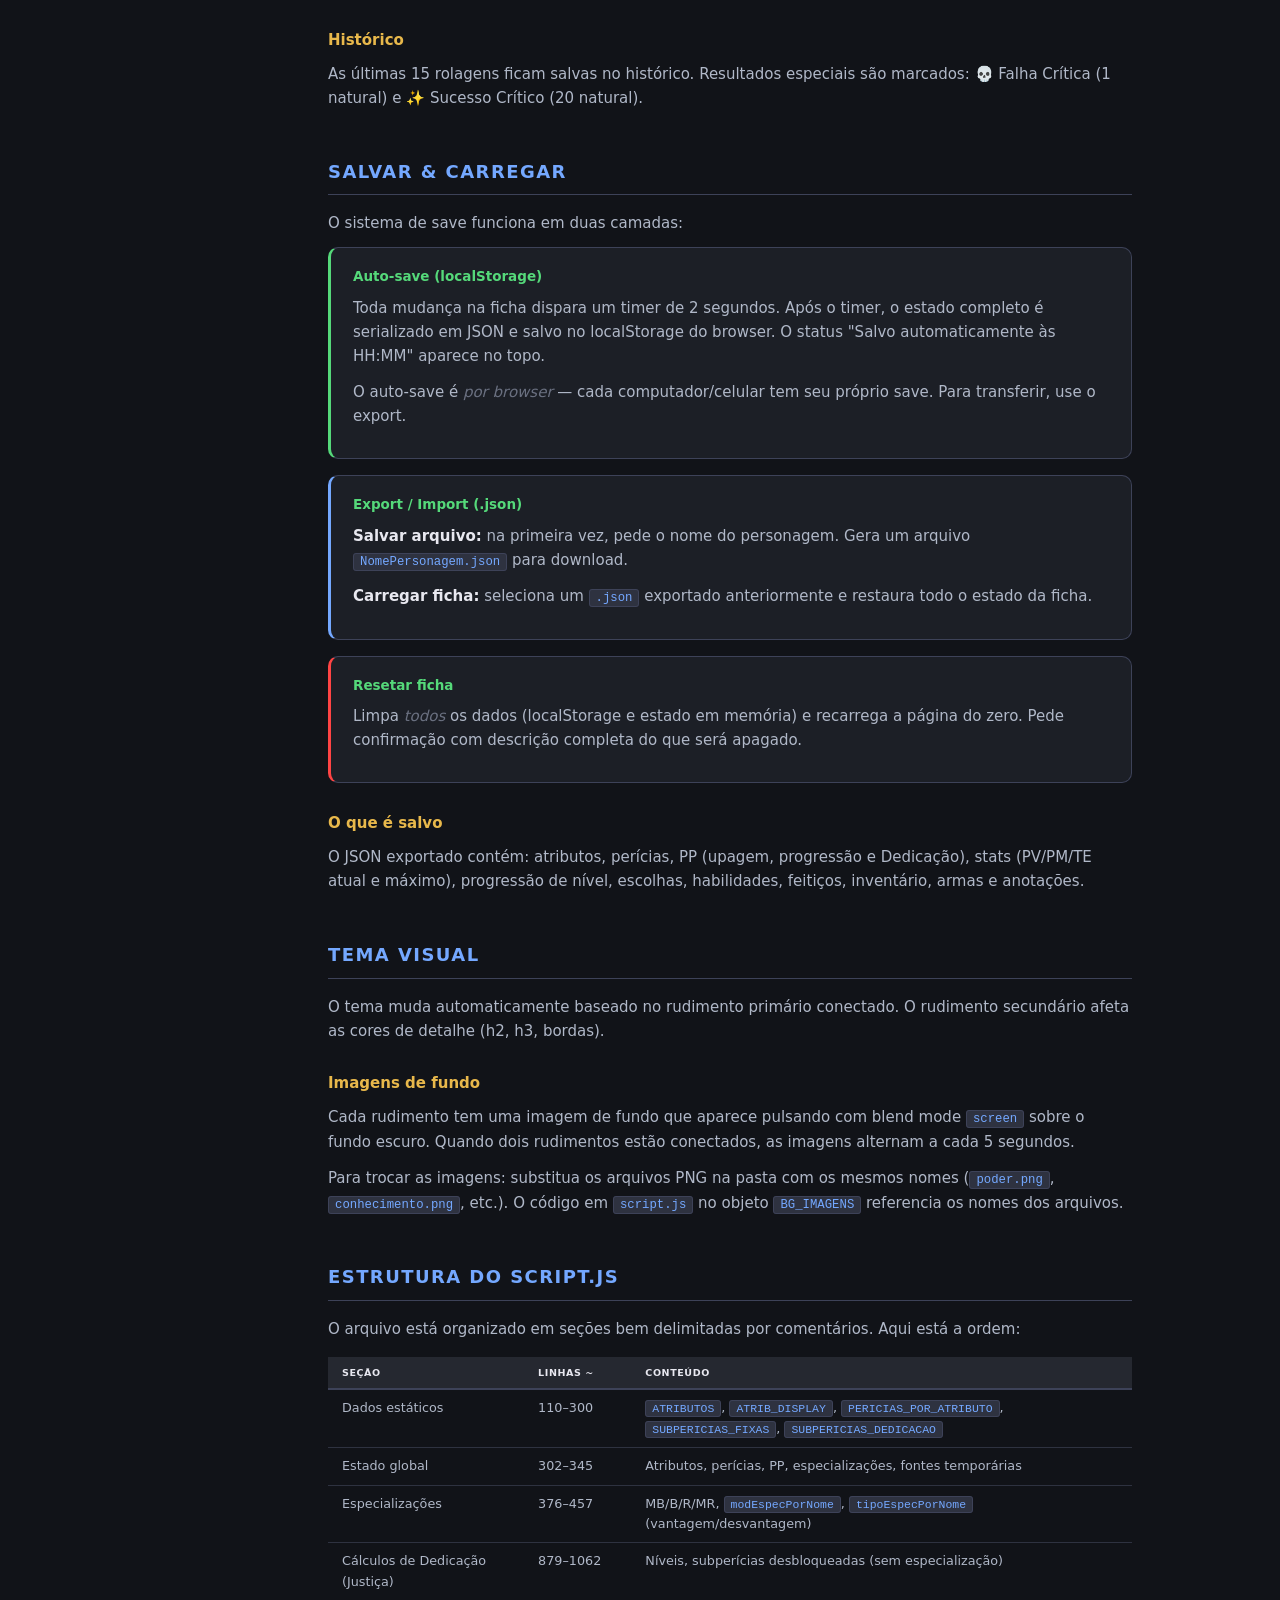
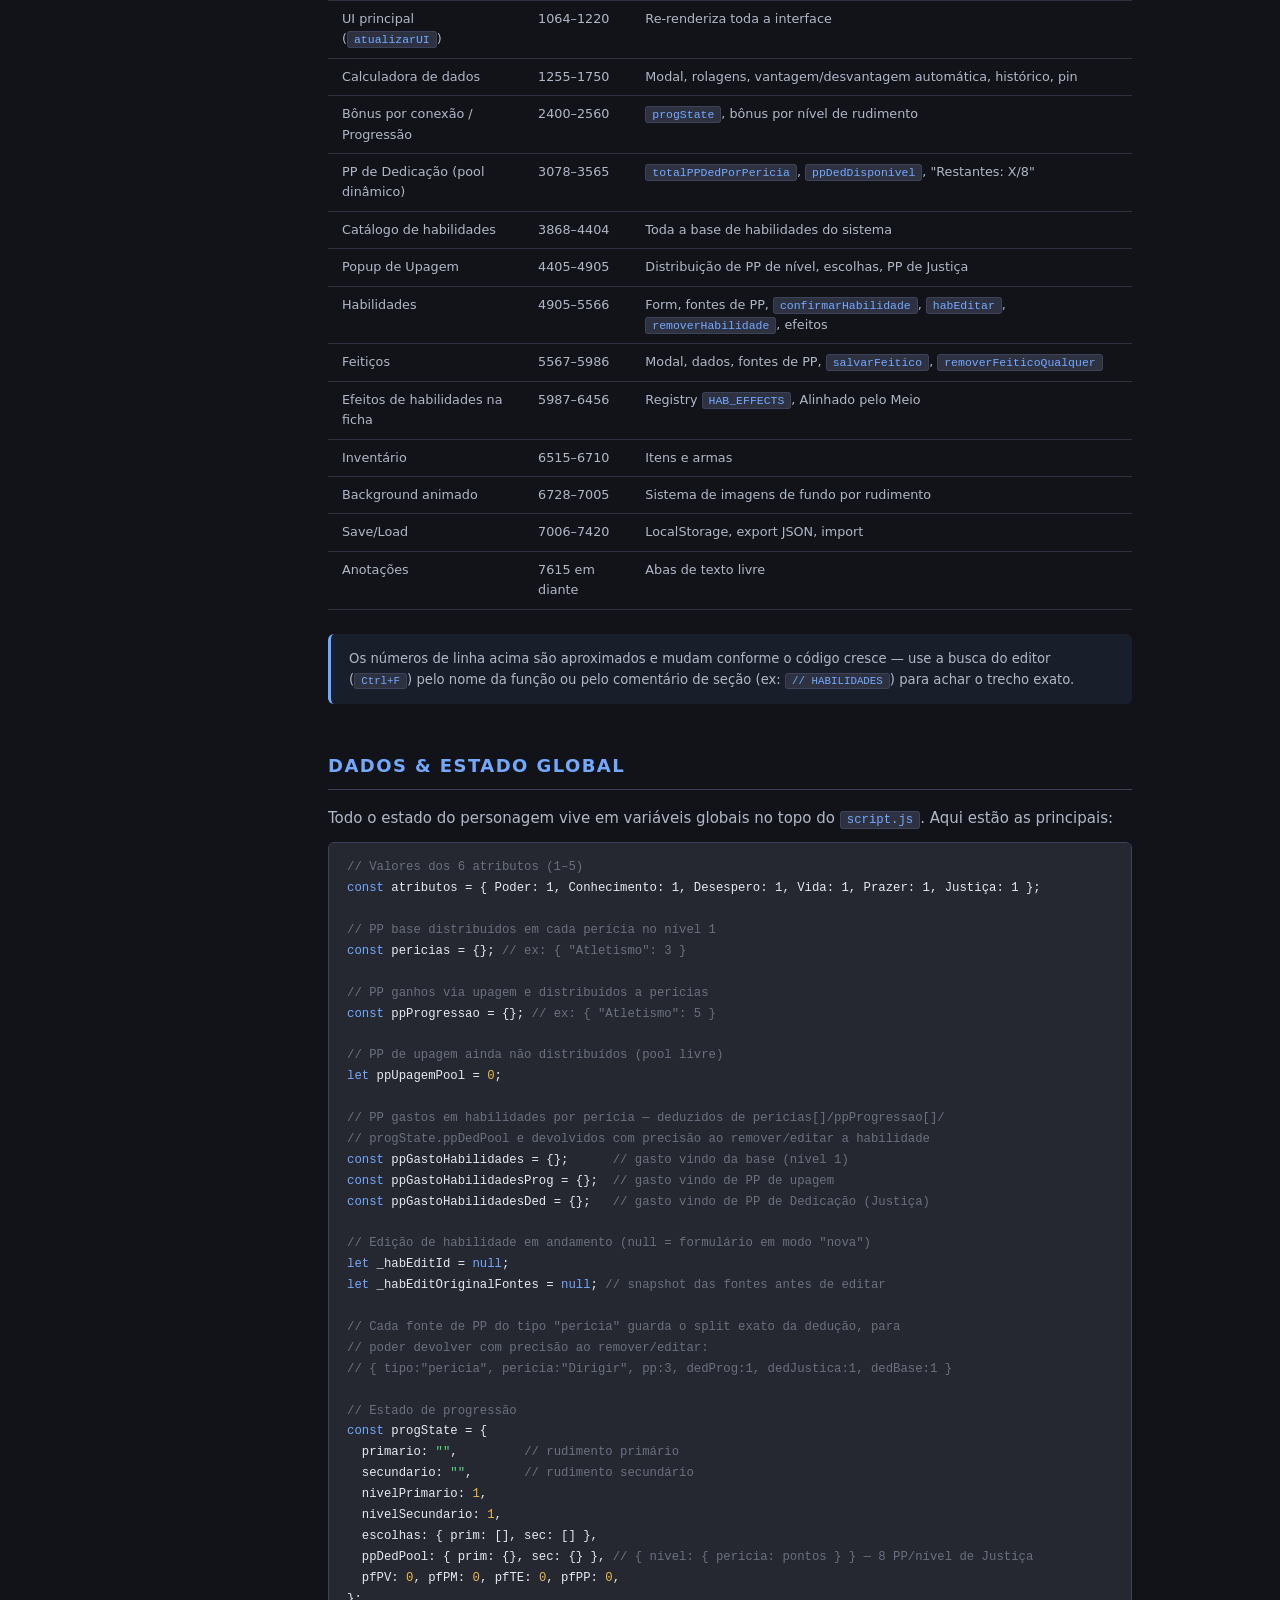
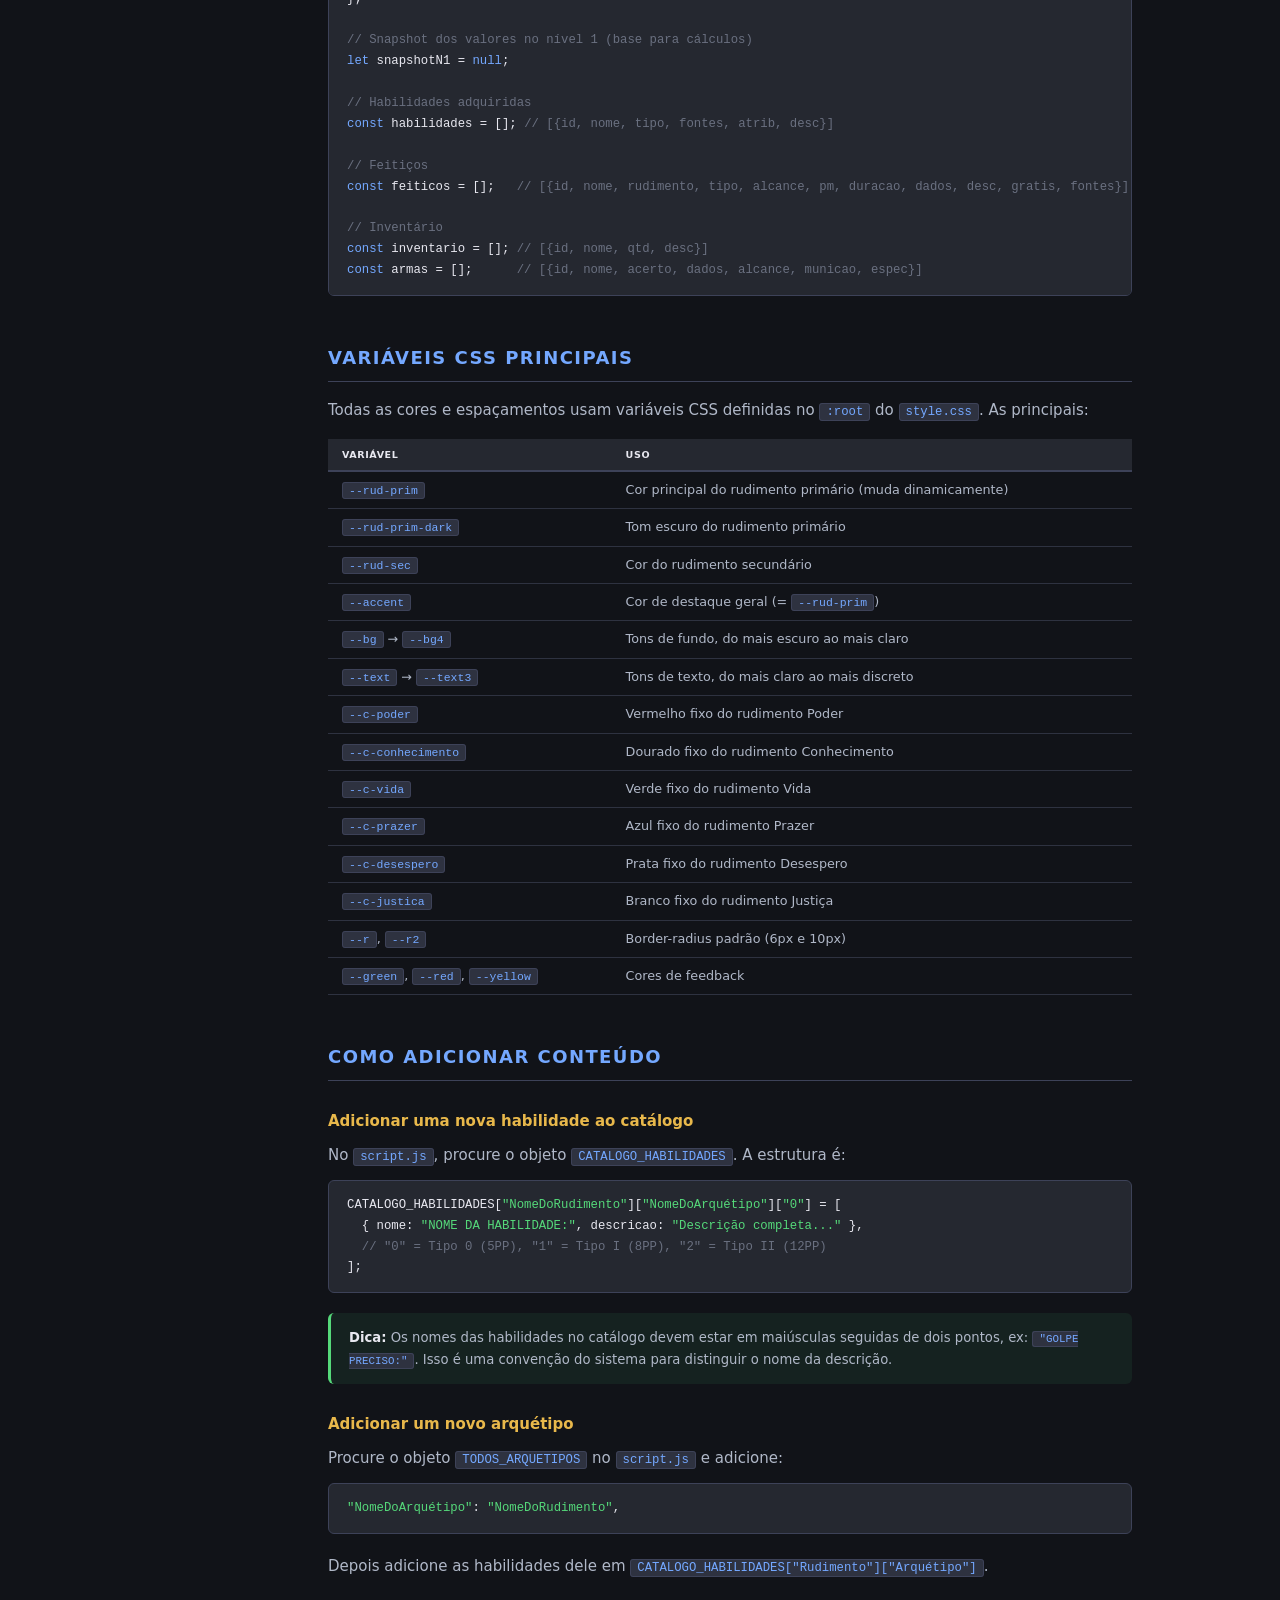
==== commit 12b0f20f: "Add files via upload" ====
--- a/documentacaoInstigo.html
+++ b/documentacaoInstigo.html
@@ -388,6 +388,18 @@
       </ol>
     </div>
 
+    <div class="card card-accent-yellow">
+      <h4 style="margin-top:0">📌 Atualizações Recentes</h4>
+      <ul style="padding-left:20px;color:var(--text2);font-size:.88em;line-height:1.9;">
+        <li><strong>Intimidação</strong> agora é subperícia de <strong>Determinação</strong> (era de Carisma).</li>
+        <li><strong>Perícias de Dedicação</strong> (Justiça) não têm mais especialização — só desbloqueios por PP.</li>
+        <li><strong>Especializações:</strong> Muito Bom agora é +3 e dá Vantagem; Muito Ruim agora é −3 e dá Desvantagem (antes eram +5/−5 sem vantagem/desvantagem).</li>
+        <li>Novo pool de <strong>PP de Dedicação</strong>: o que sobrar dos 8 PP/nível de Justiça pode virar fonte de PP para habilidades e feitiços.</li>
+        <li><strong>Editar</strong> habilidades e feitiços já adquiridos — realoque as fontes de PP sem precisar remover e recriar.</li>
+        <li>Remover uma habilidade agora <strong>devolve o PP gasto</strong> corretamente, de qualquer fonte (perícia, upagem ou Dedicação).</li>
+      </ul>
+    </div>
+
     <!-- ══════════════════════════════════════════════ -->
     <h2 id="visao-geral">Visão Geral</h2>
 
@@ -413,21 +425,19 @@
 
     <div class="file-tree">
       <span class="folder">📁 instigo/</span><br>
-      &nbsp;&nbsp;<span class="file">📄 index.html</span> &nbsp;<span class="note">— estrutura da página (HTML puro, ~760 linhas)</span><br>
+      &nbsp;&nbsp;<span class="file">📄 index.html</span> &nbsp;<span class="note">— estrutura da página (HTML puro, ~770 linhas)</span><br>
       &nbsp;&nbsp;<span class="file">🎨 style.css</span> &nbsp;<span class="note">— todo o visual (~2900 linhas)</span><br>
-      &nbsp;&nbsp;<span class="file">⚙️ script.js</span> &nbsp;<span class="note">— toda a lógica (~7400 linhas)</span><br>
-      &nbsp;&nbsp;<span class="file">🖼️ default.png</span> &nbsp;<span class="note">— imagem de fundo quando nenhum rudimento está conectado</span><br>
+      &nbsp;&nbsp;<span class="file">⚙️ script.js</span> &nbsp;<span class="note">— toda a lógica (~7700 linhas)</span><br>
       &nbsp;&nbsp;<span class="file">🖼️ poder.png</span> &nbsp;<span class="note">— imagem de fundo do rudimento Poder</span><br>
       &nbsp;&nbsp;<span class="file">🖼️ conhecimento.png</span><br>
       &nbsp;&nbsp;<span class="file">🖼️ vida.png</span><br>
       &nbsp;&nbsp;<span class="file">🖼️ prazer.png</span><br>
       &nbsp;&nbsp;<span class="file">🖼️ desespero.png</span><br>
-      &nbsp;&nbsp;<span class="file">🖼️ justica.png</span><br>
       &nbsp;&nbsp;<span class="file">📄 documentacao.html</span> &nbsp;<span class="note">— este arquivo</span>
     </div>
 
     <div class="callout callout-warning">
-      <strong>Atenção:</strong> Os 3 arquivos principais (<code>index.html</code>, <code>style.css</code>, <code>script.js</code>) e as 7 imagens PNG (incluindo o <code>default.png</code>) precisam estar <strong>todos na mesma pasta</strong>. Se separar, a ficha quebra.
+      <strong>Atenção:</strong> Os 3 arquivos principais (<code>index.html</code>, <code>style.css</code>, <code>script.js</code>) e as imagens PNG precisam estar <strong>todos na mesma pasta</strong>. Se separar, a ficha quebra.
     </div>
 
     <!-- ══════════════════════════════════════════════ -->
@@ -517,17 +527,25 @@
     <table>
       <thead><tr><th>Especialização</th><th>Bônus</th><th>Limite</th></tr></thead>
       <tbody>
-        <tr><td>Muito Bom (MB)</td><td>+5</td><td>3 no total</td></tr>
+        <tr><td>Muito Bom (MB)</td><td>+3 <span class="badge badge-blue">Vantagem</span></td><td>3 no total</td></tr>
         <tr><td>Bom (B)</td><td>+3</td><td>7 no total</td></tr>
-        <tr><td>Ruim (R)</td><td>−3</td><td>3 no total</td></tr>
-        <tr><td>Muito Ruim (MR)</td><td>−5</td><td>2 no total</td></tr>
+        <tr><td>Ruim (R)</td><td>−3</td><td>4 no total</td></tr>
+        <tr><td>Muito Ruim (MR)</td><td>−3 <span class="badge badge-red">Desvantagem</span></td><td>2 no total</td></tr>
       </tbody>
     </table>
 
+    <div class="callout callout-tip">
+      <strong>Vantagem/Desvantagem automática:</strong> ao escolher uma subperícia/especialização para rolar na <a href="#calculadora">Calculadora de Dados</a>, se ela for <strong>Muito Bom</strong> o rádio "Vant." é marcado sozinho; se for <strong>Muito Ruim</strong>, marca "Desv." automaticamente. O jogador ainda pode trocar manualmente depois, se a cena pedir outro motivo para vantagem/desvantagem.
+    </div>
+
+    <div class="callout callout-warning">
+      <strong>Perícias de Dedicação (Justiça) não têm especialização.</strong> Financeiro, Performance, Adestramento, Medicina, Dirigir, Pedagogia e Mecânica não recebem MB/B/R/MR — suas subperícias (ex: "Animais selvagens", "Pilotáveis Pesados") são apenas desbloqueios por PP investido, sem seletor de especialização nem bônus/penalidade.
+    </div>
+
     <!-- ══════════════════════════════════════════════ -->
     <h2 id="pp">Pontos de Progressão (PP)</h2>
 
-    <p>PP são a "moeda" do sistema. Existem três pools distintos:</p>
+    <p>PP são a "moeda" do sistema. Existem quatro pools distintos:</p>
 
     <div class="card card-accent-blue">
       <h4 style="margin-top:0">1. PP de Nível 1 (livres por atributo)</h4>
@@ -548,17 +566,33 @@
       <code>ppUpagemDisponivel()</code> — calcula o saldo livre
     </div>
 
+    <div class="card" style="border-left:3px solid var(--text)">
+      <h4 style="margin-top:0">4. PP de Dedicação (Justiça)</h4>
+      <p>Cada nível de Justiça com bônus de Dedicação concede <strong>8 PP</strong> que normalmente vão para as 7 perícias de Justiça (Financeiro, Performance, Adestramento, Medicina, Dirigir, Pedagogia, Mecânica). O jogador <strong>não precisa distribuir os 8 inteiros</strong> — o que sobrar (campo "Restantes: X / 8") fica disponível como fonte "PP de Dedicação" para habilidades e feitiços, exatamente como o Pool de Upagem.</p>
+      <code>progState.ppDedPool[rud][nivel][pericia]</code> — alocação por nível<br>
+      <code>ppDedDisponivel()</code> — calcula o saldo livre (não distribuído em nenhuma perícia, nem usado em habilidade/feitiço)
+    </div>
+
+    <div class="callout callout-info">
+      A distribuição feita em cada nível (o "Restantes: X / 8" daquele nível especificamente) <strong>nunca é desfeita automaticamente</strong> — ela é o registro histórico de onde o jogador decidiu investir aqueles 8 PP. Quando uma habilidade consome parte do valor de uma perícia que tinha PP de Dedicação investido (via fonte "PP de Perícia"), apenas o <em>valor efetivo</em> da perícia cai (a perícia fica mais fraca, igual já acontece ao gastar PP de Upagem investido); o registro "X/8" daquele nível continua mostrando a mesma distribuição original.
+    </div>
+
     <h3>Fontes de PP nas Habilidades e Feitiços</h3>
-    <p>Ao adquirir uma habilidade ou feitiço, o jogador precisa declarar de onde vêm os PP. Há três opções:</p>
+    <p>Ao adquirir uma habilidade ou feitiço, o jogador precisa declarar de onde vêm os PP. Há quatro opções:</p>
 
     <table>
       <thead><tr><th>Tipo de fonte</th><th>Valor no código</th><th>Descrição</th></tr></thead>
       <tbody>
         <tr><td>PP de Upagem</td><td><code>tipo: "upagem"</code></td><td>Do pool de upagem livre</td></tr>
+        <tr><td>PP de Dedicação</td><td><code>tipo: "ppded"</code></td><td>Do saldo não distribuído do pool de Justiça (8 PP/nível)</td></tr>
         <tr><td>PP Livres do atributo</td><td><code>tipo: "livre", atrib: "Poder"</code></td><td>Do pool de nível 1 não usado</td></tr>
-        <tr><td>PP de Perícia</td><td><code>tipo: "pericia", pericia: "Atletismo"</code></td><td>De uma perícia específica</td></tr>
+        <tr><td>PP de Perícia</td><td><code>tipo: "pericia", pericia: "Atletismo"</code></td><td>De uma perícia específica — conta base + progressão + Dedicação já investidos nela</td></tr>
       </tbody>
     </table>
+
+    <div class="callout callout-tip">
+      <strong>Editando e removendo:</strong> tanto habilidades quanto feitiços têm um botão <strong>Editar</strong> na lista, que reabre o formulário com as fontes de PP já preenchidas para realocar. Remover uma habilidade ou feitiço <strong>devolve todo o PP gasto</strong> automaticamente, seja qual for a fonte original. Veja mais em <a href="#aba-habilidades">Habilidades</a> e <a href="#aba-feiticos">Feitiços</a>.
+    </div>
 
     <!-- ══════════════════════════════════════════════ -->
     <h2 id="progressao">Progressão de Nível</h2>
@@ -683,6 +717,18 @@
 
     <h3>Efeitos automáticos</h3>
     <p>Algumas habilidades do catálogo têm efeitos que se aplicam automaticamente à ficha (ex: +1 Defesa, bônus em subperícas específicas). Quando isso acontece, um aviso em verde confirma a aplicação.</p>
+
+    <h3>Editando uma habilidade já adquirida</h3>
+    <p>Cada habilidade na lista tem um botão <strong>Editar</strong> além do <strong>×</strong> de remover. Ao clicar:</p>
+    <ol class="steps">
+      <li>O formulário no topo da aba muda para modo edição (título e botão mudam para "Salvar Edição"), pré-preenchido com nome, descrição, tipo e fontes de PP atuais.</li>
+      <li>O PP que essa habilidade já tinha investido fica novamente disponível para realocar — nas mesmas fontes ou em outras (ex: trocar "PP de Perícia: Dirigir" por "PP de Upagem").</li>
+      <li>Clique em <strong>Salvar Edição</strong> para confirmar, ou <strong>Cancelar Edição</strong> para descartar (nada é alterado até salvar).</li>
+    </ol>
+    <p style="font-size:.88em;">Habilidades adquiridas de graça por progressão (badge "Grátis") também podem ter nome/descrição editados, mas não exigem PP.</p>
+
+    <h3>Removendo uma habilidade</h3>
+    <p>Ao remover, <strong>todo o PP gasto é devolvido</strong> automaticamente para a(s) fonte(s) original(is) — perícia, progressão ou Dedicação — não importa de onde veio. Se a habilidade tinha um efeito aplicado na ficha (ex: bônus de Defesa), o efeito também é desfeito.</p>
 
     <!-- ══════════════════════════════════════════════ -->
     <h2 id="aba-feiticos">Aba: Feitiços</h2>
@@ -710,6 +756,9 @@
     <h3>Organização</h3>
     <p>Os feitiços são organizados por rudimento em tabs na parte superior da aba. A tab "Todos" mostra todos juntos.</p>
 
+    <h3>Editando e removendo</h3>
+    <p>Cada feitiço tem botões <strong>Editar</strong> e <strong>× Remover</strong>. Editar reabre o mesmo modal de criação com todos os campos e fontes de PP preenchidos, prontos para alterar. Remover devolve o PP gasto automaticamente, qualquer que tenha sido a fonte.</p>
+
     <!-- ══════════════════════════════════════════════ -->
     <h2 id="aba-anotacoes">Aba: Anotações</h2>
 
@@ -762,56 +811,17 @@
     </div>
 
     <h3>O que é salvo</h3>
-    <p>O JSON exportado contém: atributos, perícias, PP, pools de upagem, stats (PV/PM/TE atual e máximo), progressão de nível, escolhas, habilidades, feitiços, inventário, armas e anotações.</p>
+    <p>O JSON exportado contém: atributos, perícias, PP (upagem, progressão e Dedicação), stats (PV/PM/TE atual e máximo), progressão de nível, escolhas, habilidades, feitiços, inventário, armas e anotações.</p>
 
     <!-- ══════════════════════════════════════════════ -->
     <h2 id="tema">Tema Visual</h2>
 
-    <p>O tema muda automaticamente baseado no rudimento primário conectado. O rudimento secundário afeta as cores de detalhe (h2, h3, bordas). A troca de tema acontece em duas frentes ao mesmo tempo: as <strong>cores</strong> (fundo, bordas, accent, brilho do h1) e a <strong>imagem de fundo</strong> — ambas em crossfade suave de 3 segundos, nunca instantâneo.</p>
-
-    <h3>Transição de cores</h3>
-    <p>Quando um rudimento é conectado ou trocado, <code>aplicarTemaRudimentos()</code> atualiza as variáveis CSS (<code>--bg</code>, <code>--border</code>, <code>--accent</code>, <code>--rud-prim</code> etc.) via <code>root.style.setProperty()</code>. A transição suave dessas cores não vem do JS — vem de uma regra global no topo do <code>style.css</code>:</p>
-
-    <pre><code><span class="kw">*</span>, <span class="kw">*::before</span>, <span class="kw">*::after</span> {
-  transition: background-color <span class="num">3s</span> ease, border-color <span class="num">3s</span> ease,
-              color <span class="num">3s</span> ease, box-shadow <span class="num">3s</span> ease;
-}</code></pre>
-
-    <div class="callout callout-info">
-      Essa regra é de <strong>baixíssima especificidade</strong> (seletor universal) — qualquer elemento que já declare sua própria <code>transition</code> (botões com hover, foco de input etc.) continua usando a dela normalmente, sem ficar lento. Só os elementos sem transição própria (fundo da página, bordas de painel, brilho do h1) herdam esse fade de 3s.
-    </div>
+    <p>O tema muda automaticamente baseado no rudimento primário conectado. O rudimento secundário afeta as cores de detalhe (h2, h3, bordas).</p>
 
     <h3>Imagens de fundo</h3>
-    <p>O fundo usa <strong>duas camadas</strong> (<code>#bg-img-a</code> e <code>#bg-img-b</code>) sobrepostas com <code>mix-blend-mode: screen</code>. A imagem nunca troca "dentro" da camada visível — ela é sempre carregada na camada que está <em>oculta</em>, que então entra em crossfade enquanto a camada antiga sai. É assim que a troca nunca aparece como um corte seco, e o <code>default.png</code> nunca "volta" no meio de uma troca entre dois rudimentos.</p>
-
-    <table>
-      <thead><tr><th>Estado</th><th>Comportamento</th></tr></thead>
-      <tbody>
-        <tr><td>Nenhum rudimento</td><td>Mostra <code>default.png</code>, respirando (pulso de opacidade)</td></tr>
-        <tr><td>Só primário</td><td>Mostra a imagem do primário, respirando</td></tr>
-        <tr><td>Primário + secundário</td><td>Alterna entre as duas imagens, cada uma respirando enquanto está em destaque</td></tr>
-      </tbody>
-    </table>
-
-    <h4>O "respirar" (pulso de opacidade)</h4>
-    <p>A imagem em destaque sobe e desce de opacidade suavemente (entre ~7% e ~22%) o tempo todo. Esse efeito é controlado via <strong>JavaScript</strong> (<code>requestAnimationFrame</code>), não por uma <code>@keyframes</code> do CSS. O motivo: uma animação CSS sempre reinicia do seu próprio 0% quando é ligada, ignorando onde a imagem estava — isso causava um "reset" visível assim que o fade-in terminava. Calculando a fase inicial matematicamente, o pulso em JS começa exatamente no valor onde o fade-in parou, sem nenhum salto.</p>
-
-    <h4>Tempos</h4>
-    <table>
-      <thead><tr><th>Constante</th><th>Valor</th><th>O que controla</th></tr></thead>
-      <tbody>
-        <tr><td><code>BG_FADE_MS</code></td><td>3000 (3s)</td><td>Duração do crossfade entre duas imagens/cores quaisquer</td></tr>
-        <tr><td><code>BG_ALT_PRIM_MS</code></td><td>13000 (13s)</td><td>Tempo que o <strong>primário</strong> fica em destaque antes de trocar pro secundário</td></tr>
-        <tr><td><code>BG_ALT_SEC_MS</code></td><td>11000 (11s)</td><td>Tempo que o <strong>secundário</strong> fica em destaque antes de voltar pro primário</td></tr>
-        <tr><td><code>BG_PULSE_PERIOD</code></td><td>7000 (7s)</td><td>Duração de um ciclo completo do "respirar"</td></tr>
-      </tbody>
-    </table>
-
-    <div class="callout callout-tip">
-      <strong>Dica:</strong> Pra ajustar esses tempos, edite as constantes direto no início da seção <code>BACKGROUND ANIMADO</code> do <code>script.js</code>. O primário foi propositalmente deixado um pouco mais tempo em tela que o secundário (13s vs 11s).
-    </div>
-
-    <p>Para trocar as imagens: substitua os arquivos PNG na pasta com os mesmos nomes (<code>default.png</code>, <code>poder.png</code>, <code>conhecimento.png</code> etc.). O código em <code>script.js</code> no objeto <code>BG_IMAGENS</code> referencia os nomes dos arquivos.</p>
+    <p>Cada rudimento tem uma imagem de fundo que aparece pulsando com blend mode <code>screen</code> sobre o fundo escuro. Quando dois rudimentos estão conectados, as imagens alternam a cada 5 segundos.</p>
+
+    <p>Para trocar as imagens: substitua os arquivos PNG na pasta com os mesmos nomes (<code>poder.png</code>, <code>conhecimento.png</code>, etc.). O código em <code>script.js</code> no objeto <code>BG_IMAGENS</code> referencia os nomes dos arquivos.</p>
 
     <!-- ══════════════════════════════════════════════ -->
     <h2 id="estrutura-js">Estrutura do script.js</h2>
@@ -821,26 +831,30 @@
     <table>
       <thead><tr><th>Seção</th><th>Linhas ~</th><th>Conteúdo</th></tr></thead>
       <tbody>
-        <tr><td>Tema e cores</td><td>1–115</td><td><code>ATRIB_COLORS</code>, <code>aplicarTemaRudimentos()</code>, <code>blendColor()</code></td></tr>
-        <tr><td>Atributos e exibição</td><td>115–165</td><td><code>ATRIBUTOS</code>, <code>ATRIB_DISPLAY</code>, <code>PERICIAS_POR_ATRIBUTO</code></td></tr>
-        <tr><td>Subperícas e especializações</td><td>166–530</td><td>Lógica de MB/B/R/MR, subperícas fixas e livres</td></tr>
-        <tr><td>Cálculos de ficha</td><td>530–860</td><td>PV, PM, TE, Defesa, Conforto, ranking</td></tr>
-        <tr><td>Atributos (drag & drop)</td><td>633–795</td><td>Ordenação visual dos blocos</td></tr>
-        <tr><td>PP e perícias</td><td>795–1090</td><td>Distribuição de pontos, limites, progressão</td></tr>
-        <tr><td>UI principal (<code>atualizarUI</code>)</td><td>1089–1260</td><td>Re-renderiza toda a interface</td></tr>
-        <tr><td>Calculadora de dados</td><td>1260–1750</td><td>Modal, rolagens, histórico, pin</td></tr>
-        <tr><td>Progressão de nível</td><td>1749–2125</td><td><code>progState</code>, popup de upagem, bônus</td></tr>
-        <tr><td>Catálogo de habilidades</td><td>1773–2125</td><td>Toda a base de habilidades do sistema</td></tr>
-        <tr><td>Habilidades</td><td>2125–2450</td><td>Form, fontes de PP, confirmar, efeitos</td></tr>
-        <tr><td>Feitiços</td><td>2450–2750</td><td>Modal, dados, fontes, salvar, remover</td></tr>
-        <tr><td>Inventário</td><td>2750–2900</td><td>Itens e armas</td></tr>
-        <tr><td>RENDER INICIAL</td><td>4666–5135</td><td>Constrói o DOM no carregamento da página</td></tr>
-        <tr><td>Catálogo browser</td><td>5035–5135</td><td>Renderiza o catálogo de habilidades</td></tr>
-        <tr><td>Background animado</td><td>6467–6740</td><td>Sistema de imagens de fundo: crossfade entre camadas, pulso via JS, alternância prim/sec com tempos assimétricos</td></tr>
-        <tr><td>Save/Load</td><td>6746–7350</td><td>LocalStorage, export JSON, import</td></tr>
+        <tr><td>Dados estáticos</td><td>110–300</td><td><code>ATRIBUTOS</code>, <code>ATRIB_DISPLAY</code>, <code>PERICIAS_POR_ATRIBUTO</code>, <code>SUBPERICIAS_FIXAS</code>, <code>SUBPERICIAS_DEDICACAO</code></td></tr>
+        <tr><td>Estado global</td><td>302–345</td><td>Atributos, perícias, PP, especializações, fontes temporárias</td></tr>
+        <tr><td>Especializações</td><td>376–457</td><td>MB/B/R/MR, <code>modEspecPorNome</code>, <code>tipoEspecPorNome</code> (vantagem/desvantagem)</td></tr>
+        <tr><td>Cálculos de Dedicação (Justiça)</td><td>879–1062</td><td>Níveis, subperícias desbloqueadas (sem especialização)</td></tr>
+        <tr><td>UI principal (<code>atualizarUI</code>)</td><td>1064–1220</td><td>Re-renderiza toda a interface</td></tr>
+        <tr><td>Calculadora de dados</td><td>1255–1750</td><td>Modal, rolagens, vantagem/desvantagem automática, histórico, pin</td></tr>
+        <tr><td>Bônus por conexão / Progressão</td><td>2400–2560</td><td><code>progState</code>, bônus por nível de rudimento</td></tr>
+        <tr><td>PP de Dedicação (pool dinâmico)</td><td>3078–3565</td><td><code>totalPPDedPorPericia</code>, <code>ppDedDisponivel</code>, "Restantes: X/8"</td></tr>
+        <tr><td>Catálogo de habilidades</td><td>3868–4404</td><td>Toda a base de habilidades do sistema</td></tr>
+        <tr><td>Popup de Upagem</td><td>4405–4905</td><td>Distribuição de PP de nível, escolhas, PP de Justiça</td></tr>
+        <tr><td>Habilidades</td><td>4905–5566</td><td>Form, fontes de PP, <code>confirmarHabilidade</code>, <code>habEditar</code>, <code>removerHabilidade</code>, efeitos</td></tr>
+        <tr><td>Feitiços</td><td>5567–5986</td><td>Modal, dados, fontes de PP, <code>salvarFeitico</code>, <code>removerFeiticoQualquer</code></td></tr>
+        <tr><td>Efeitos de habilidades na ficha</td><td>5987–6456</td><td>Registry <code>HAB_EFFECTS</code>, Alinhado pelo Meio</td></tr>
+        <tr><td>Inventário</td><td>6515–6710</td><td>Itens e armas</td></tr>
+        <tr><td>Background animado</td><td>6728–7005</td><td>Sistema de imagens de fundo por rudimento</td></tr>
+        <tr><td>Save/Load</td><td>7006–7420</td><td>LocalStorage, export JSON, import</td></tr>
+        <tr><td>Anotações</td><td>7615 em diante</td><td>Abas de texto livre</td></tr>
       </tbody>
     </table>
 
+    <div class="callout callout-info">
+      Os números de linha acima são aproximados e mudam conforme o código cresce — use a busca do editor (<code>Ctrl+F</code>) pelo nome da função ou pelo comentário de seção (ex: <code>// HABILIDADES</code>) para achar o trecho exato.
+    </div>
+
     <!-- ══════════════════════════════════════════════ -->
     <h2 id="dados-estado">Dados & Estado Global</h2>
 
@@ -858,9 +872,19 @@
 <span class="comment">// PP de upagem ainda não distribuídos (pool livre)</span>
 <span class="kw">let</span> ppUpagemPool = <span class="num">0</span>;
 
-<span class="comment">// PP gastos em habilidades por perícia</span>
-<span class="kw">const</span> ppGastoHabilidades = {};
-<span class="kw">const</span> ppGastoHabilidadesProg = {};
+<span class="comment">// PP gastos em habilidades por perícia — deduzidos de pericias[]/ppProgressao[]/
+// progState.ppDedPool e devolvidos com precisão ao remover/editar a habilidade</span>
+<span class="kw">const</span> ppGastoHabilidades = {};      <span class="comment">// gasto vindo da base (nível 1)</span>
+<span class="kw">const</span> ppGastoHabilidadesProg = {};  <span class="comment">// gasto vindo de PP de upagem</span>
+<span class="kw">const</span> ppGastoHabilidadesDed = {};   <span class="comment">// gasto vindo de PP de Dedicação (Justiça)</span>
+
+<span class="comment">// Edição de habilidade em andamento (null = formulário em modo "nova")</span>
+<span class="kw">let</span> _habEditId = <span class="kw">null</span>;
+<span class="kw">let</span> _habEditOriginalFontes = <span class="kw">null</span>; <span class="comment">// snapshot das fontes antes de editar</span>
+
+<span class="comment">// Cada fonte de PP do tipo "pericia" guarda o split exato da dedução, para
+// poder devolver com precisão ao remover/editar:
+// { tipo:"pericia", pericia:"Dirigir", pp:3, dedProg:1, dedJustica:1, dedBase:1 }</span>
 
 <span class="comment">// Estado de progressão</span>
 <span class="kw">const</span> progState = {
@@ -869,6 +893,7 @@
   nivelPrimario: <span class="num">1</span>,
   nivelSecundario: <span class="num">1</span>,
   escolhas: { prim: [], sec: [] },
+  ppDedPool: { prim: {}, sec: {} }, <span class="comment">// { nivel: { pericia: pontos } } — 8 PP/nível de Justiça</span>
   pfPV: <span class="num">0</span>, pfPM: <span class="num">0</span>, pfTE: <span class="num">0</span>, pfPP: <span class="num">0</span>,
 };
 
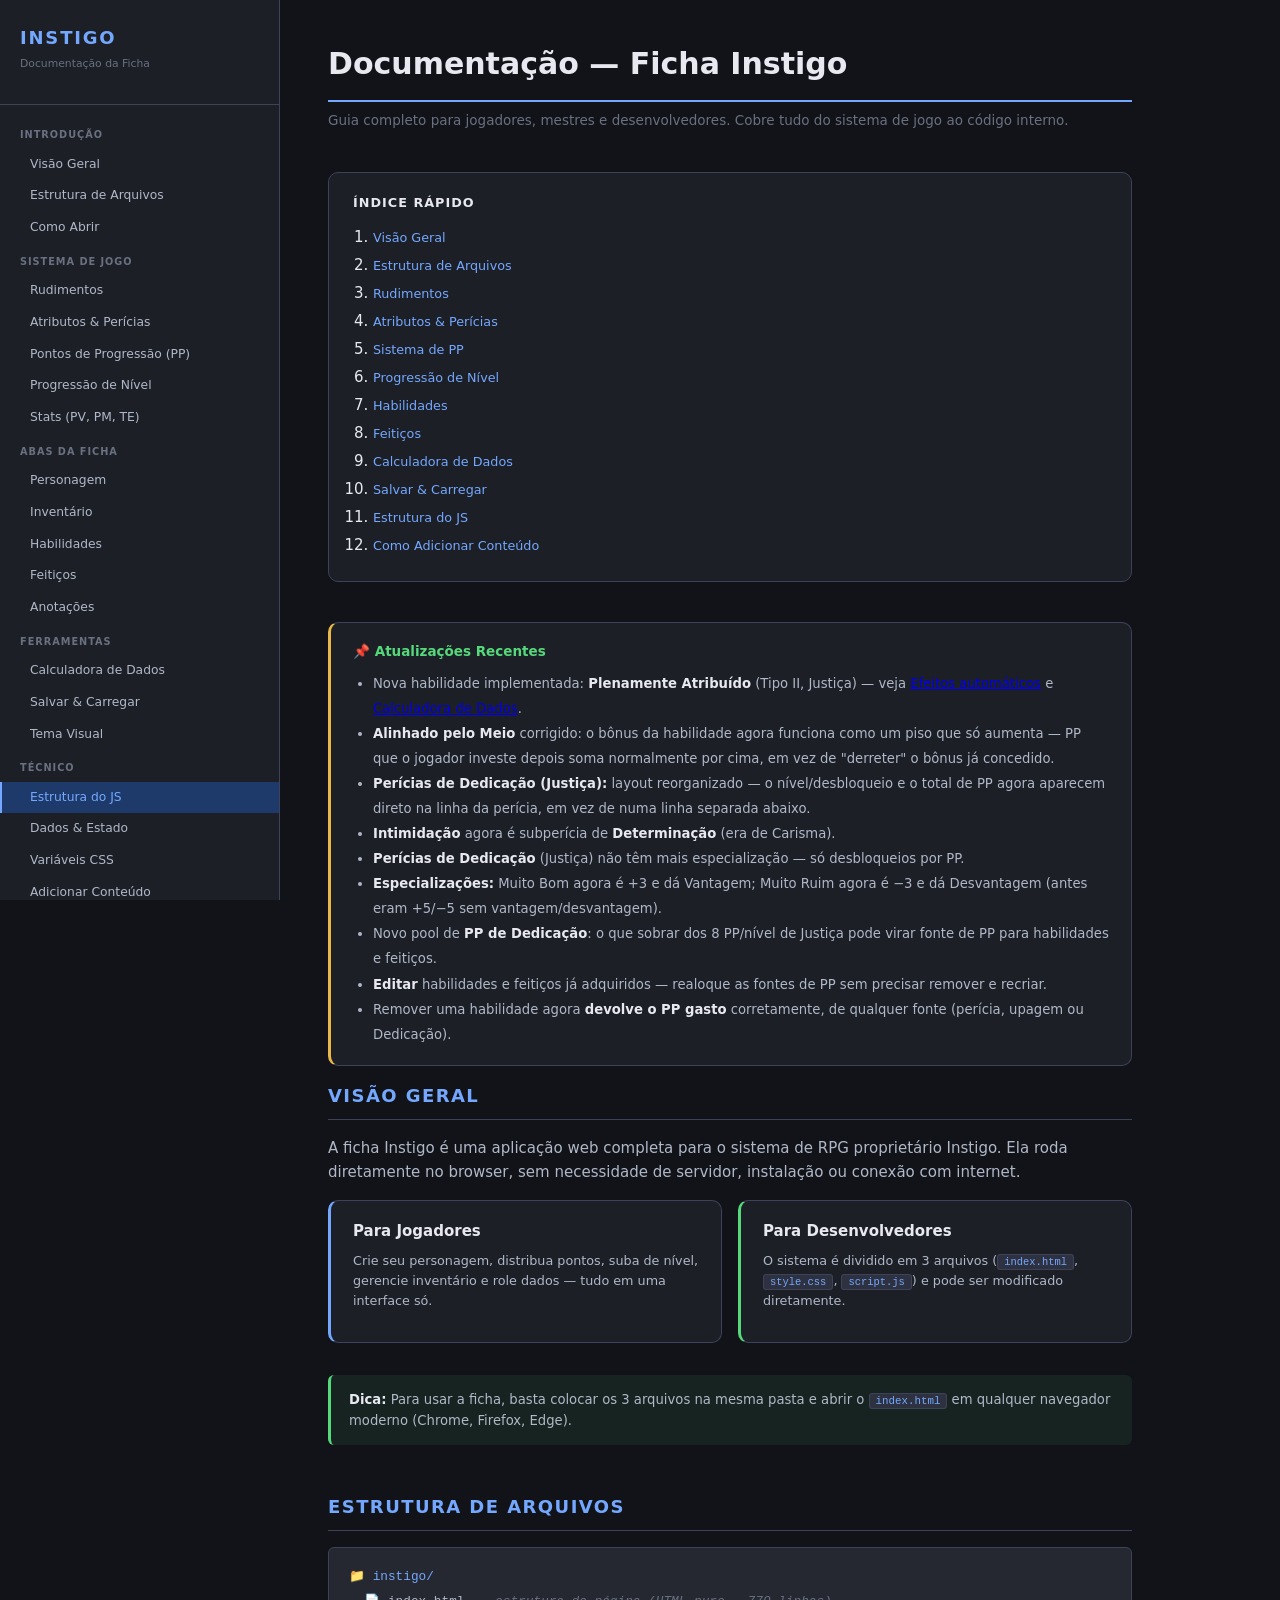
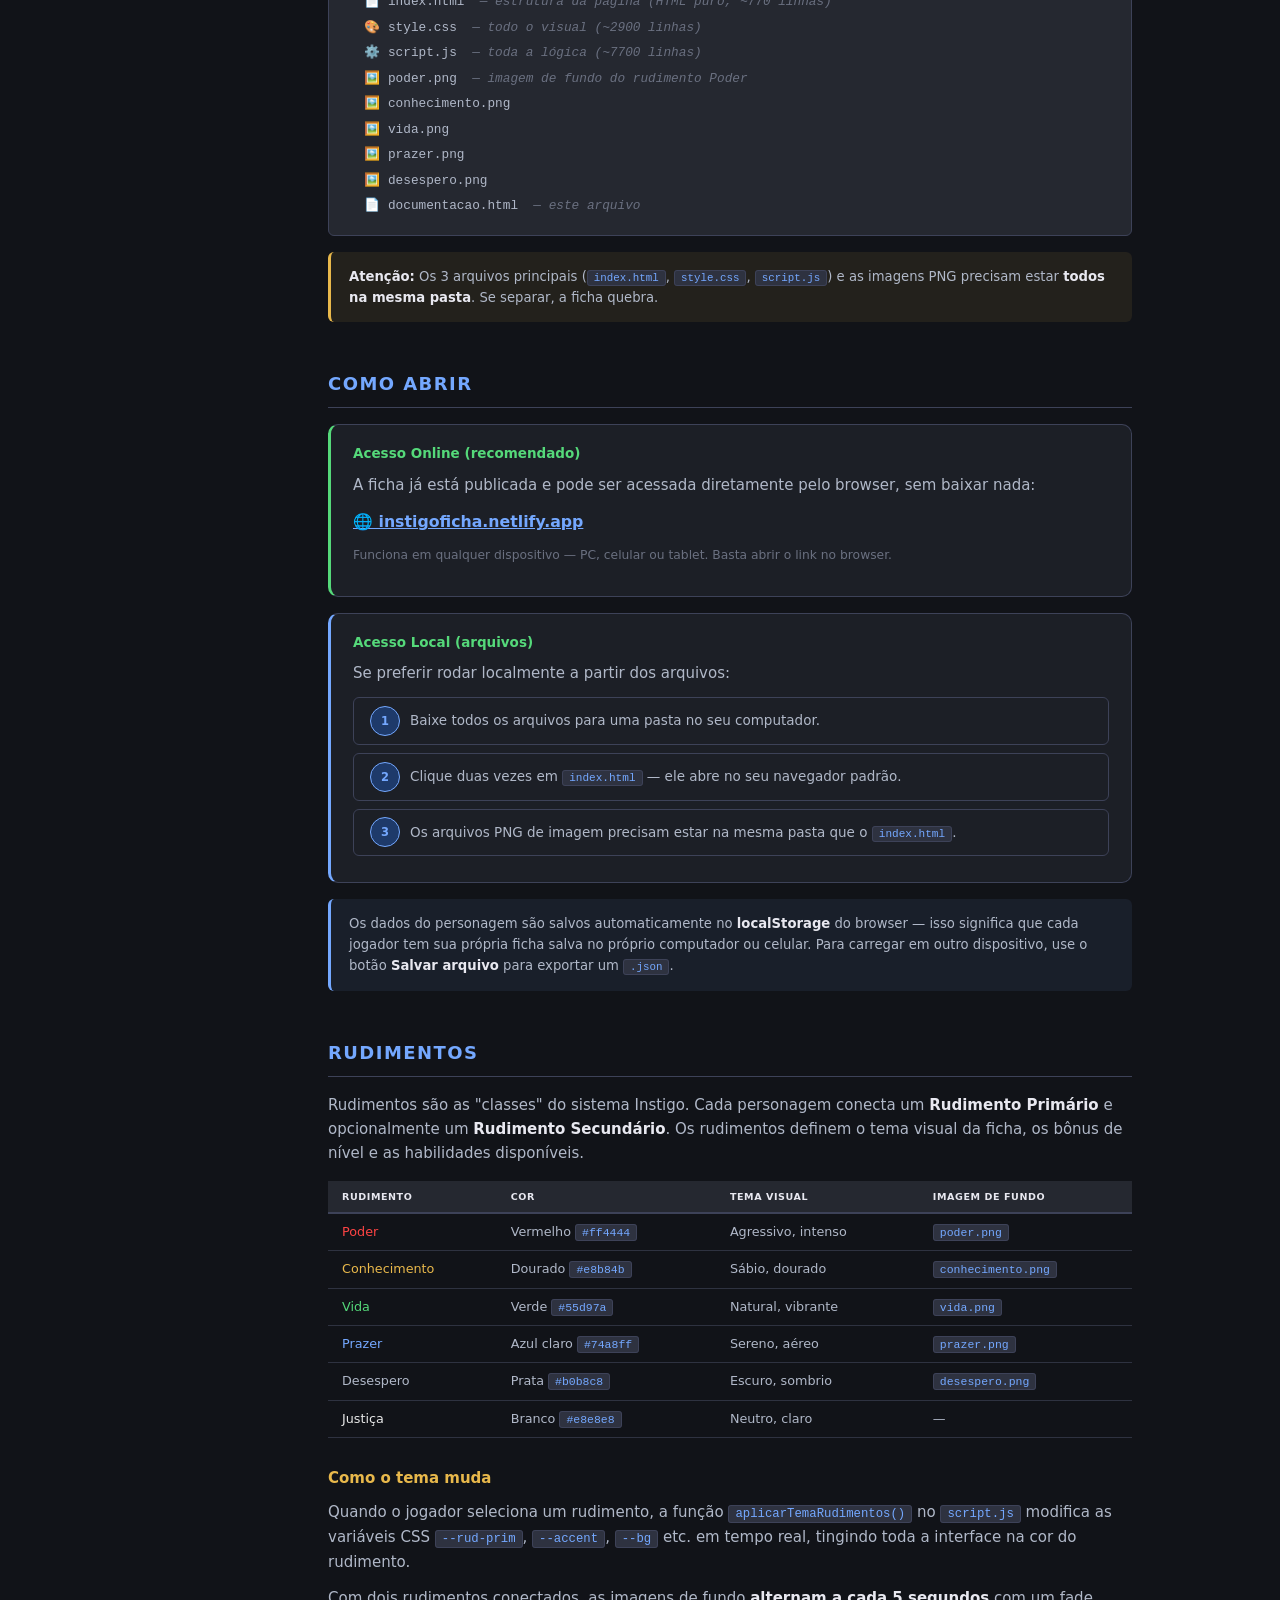
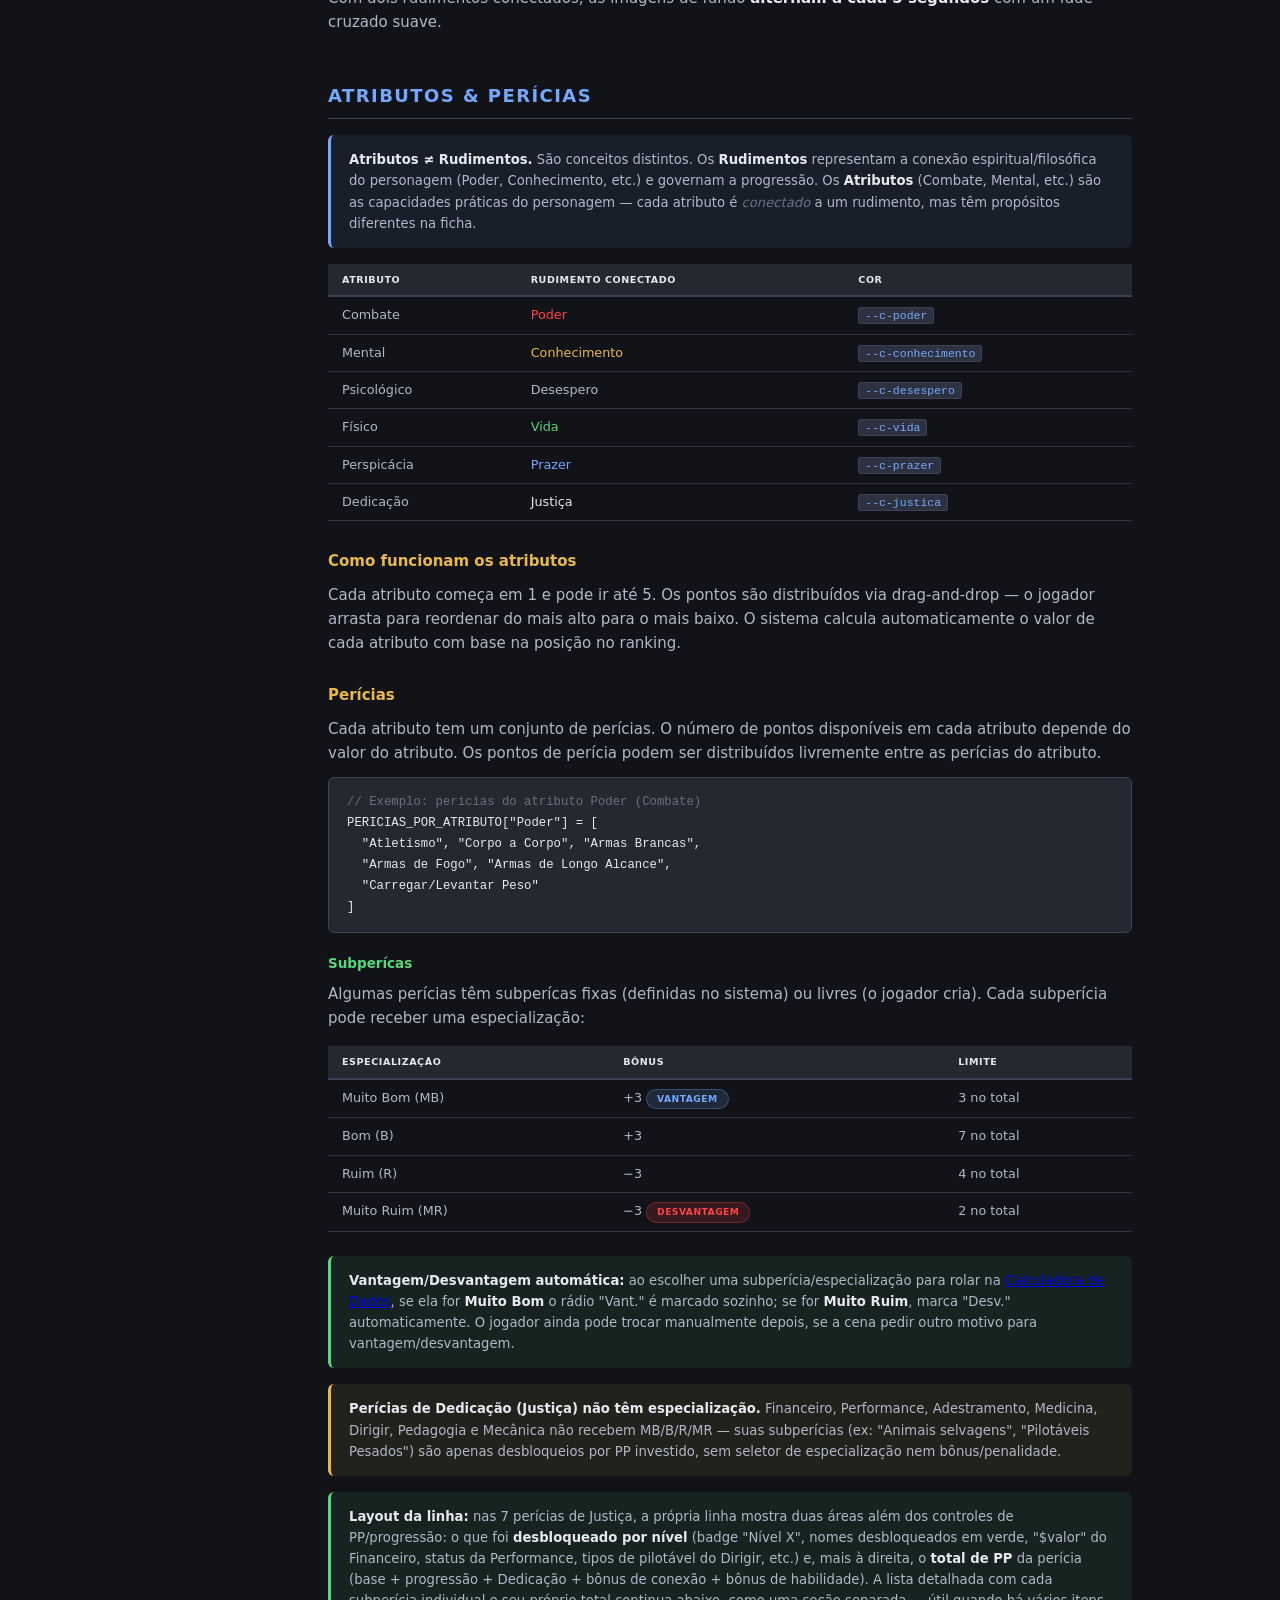
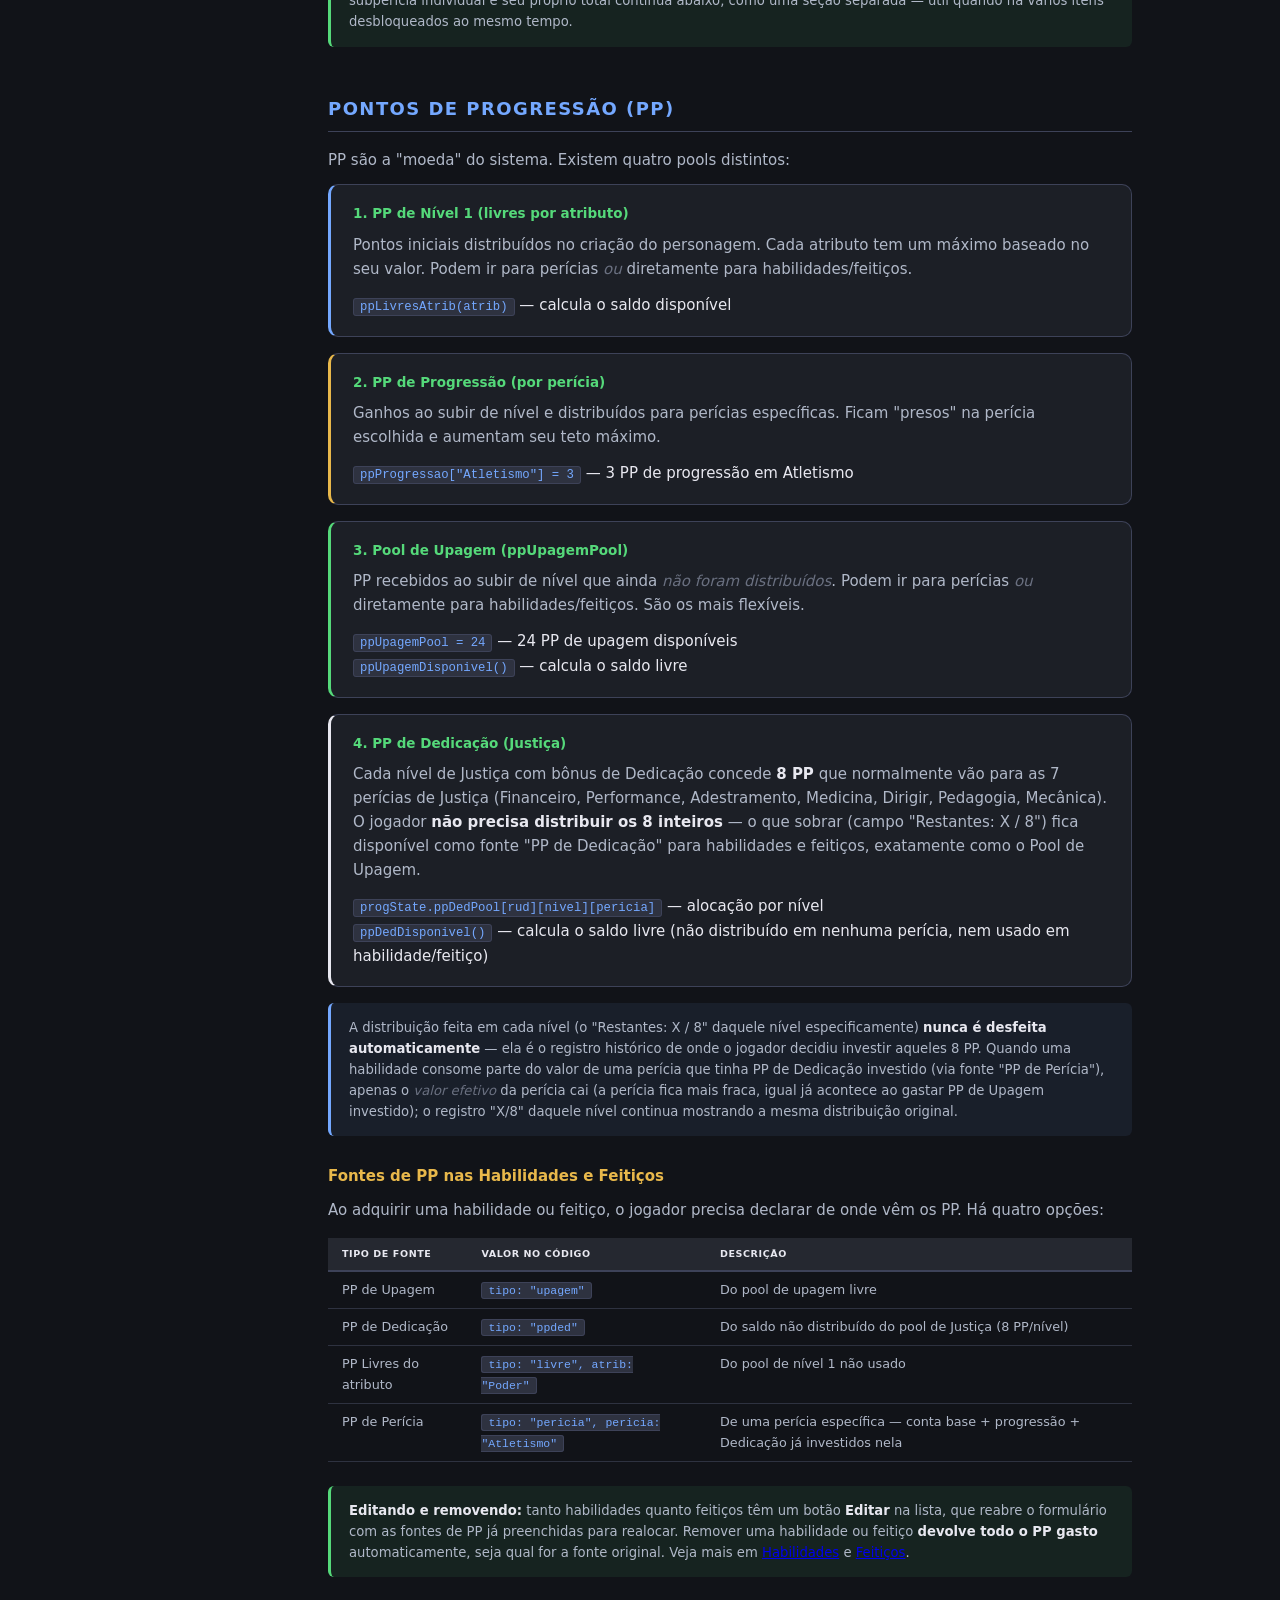
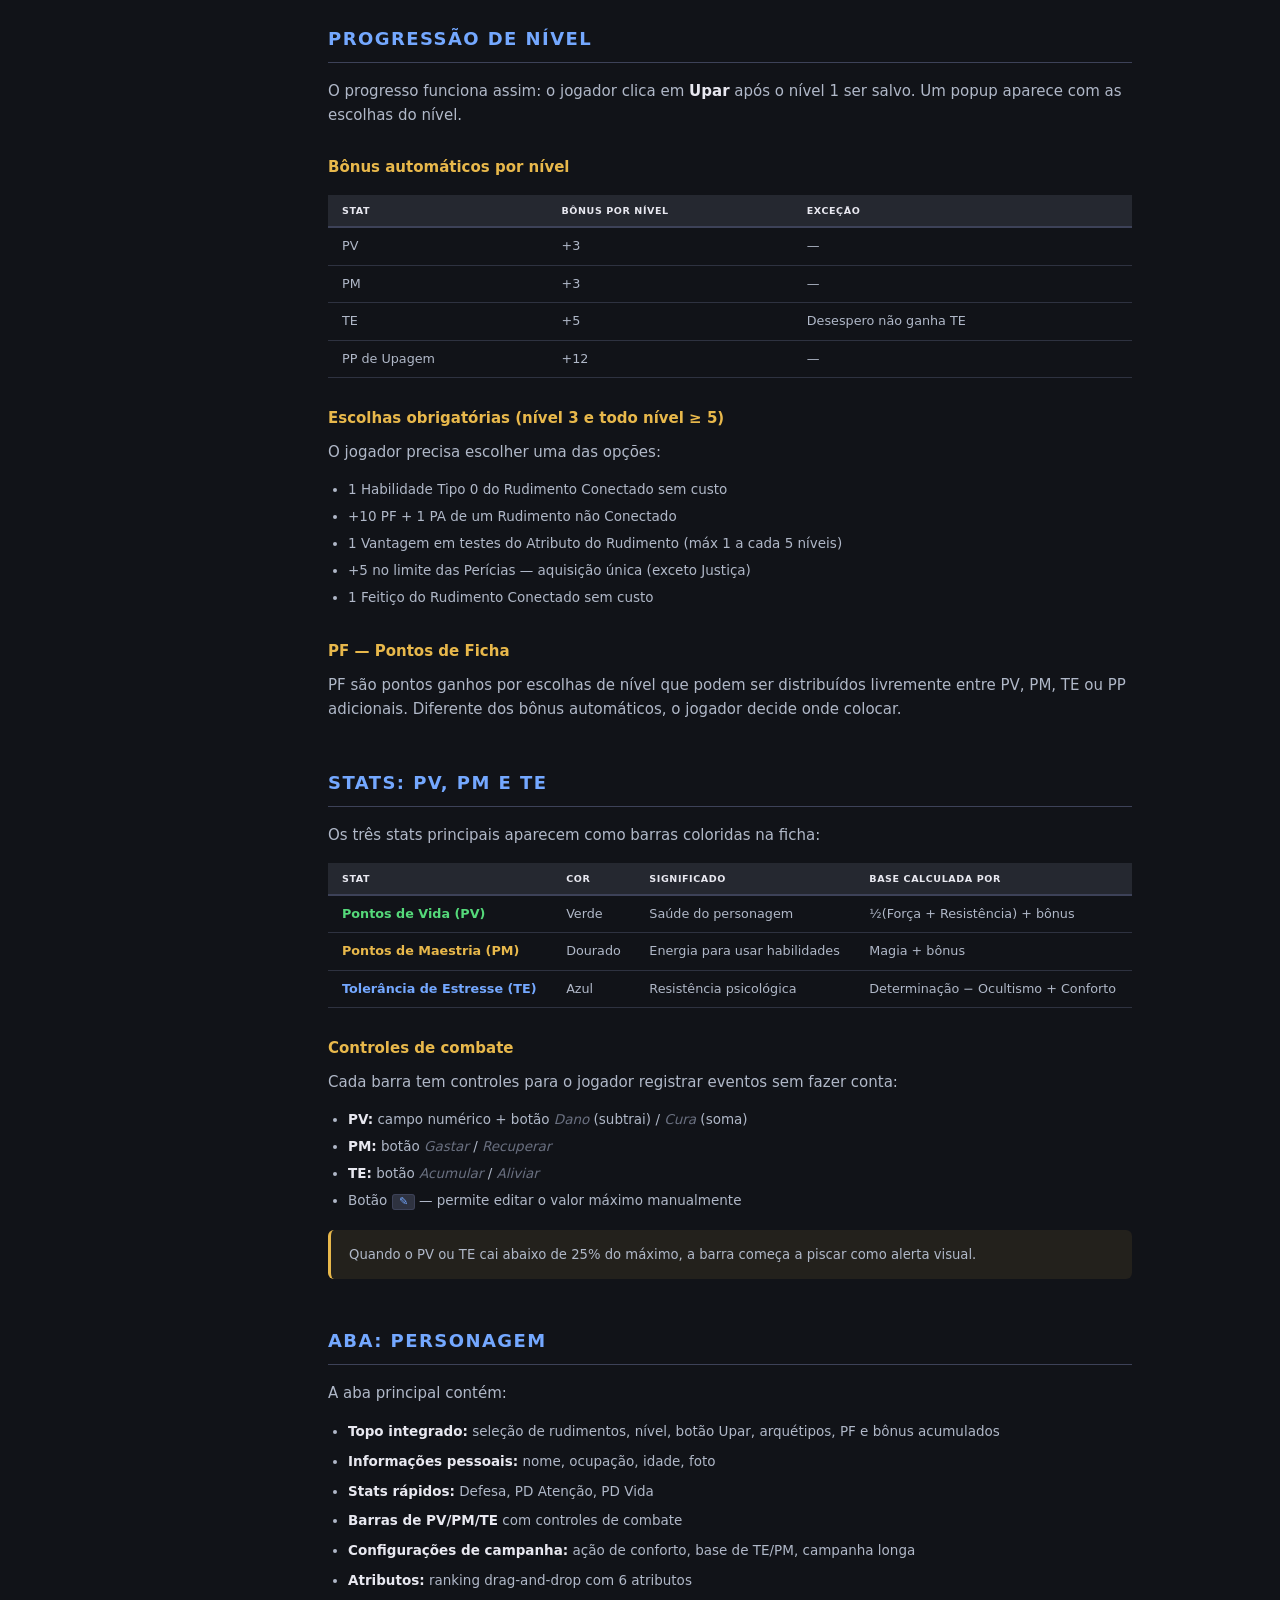
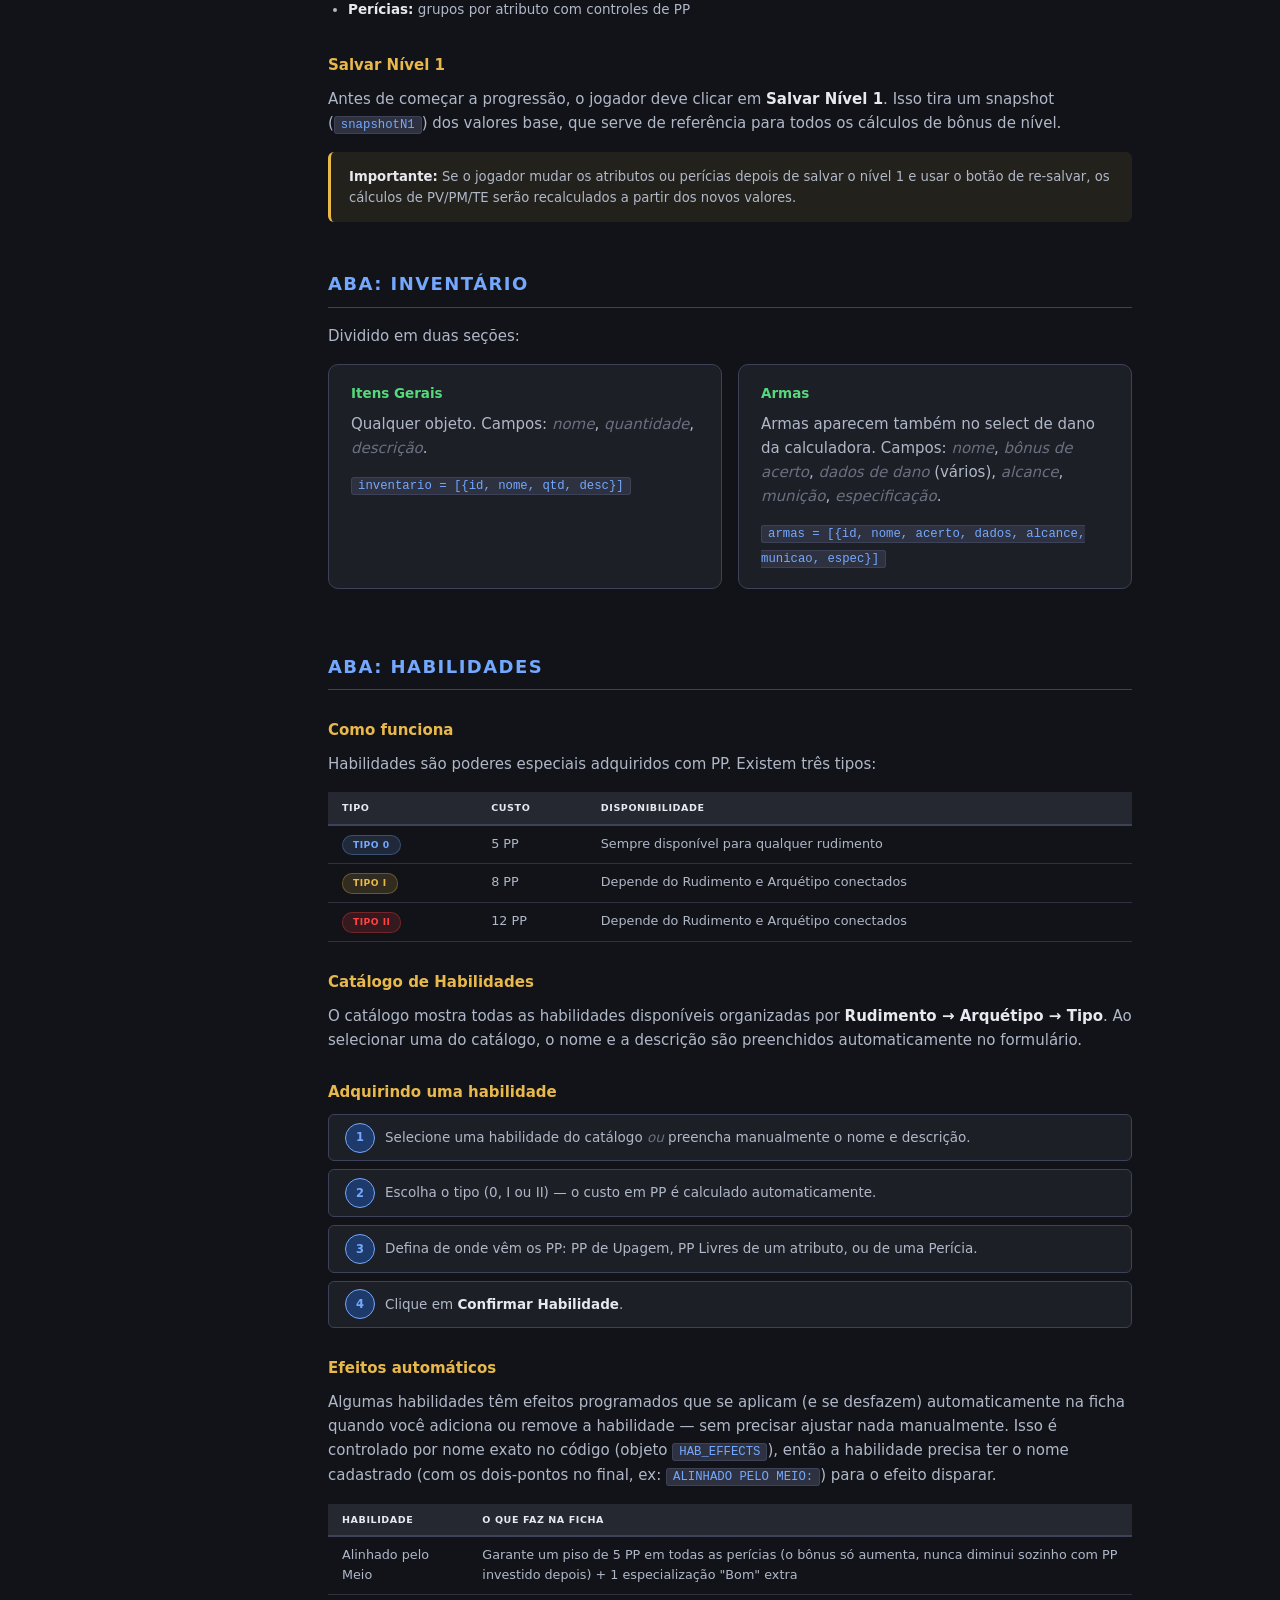
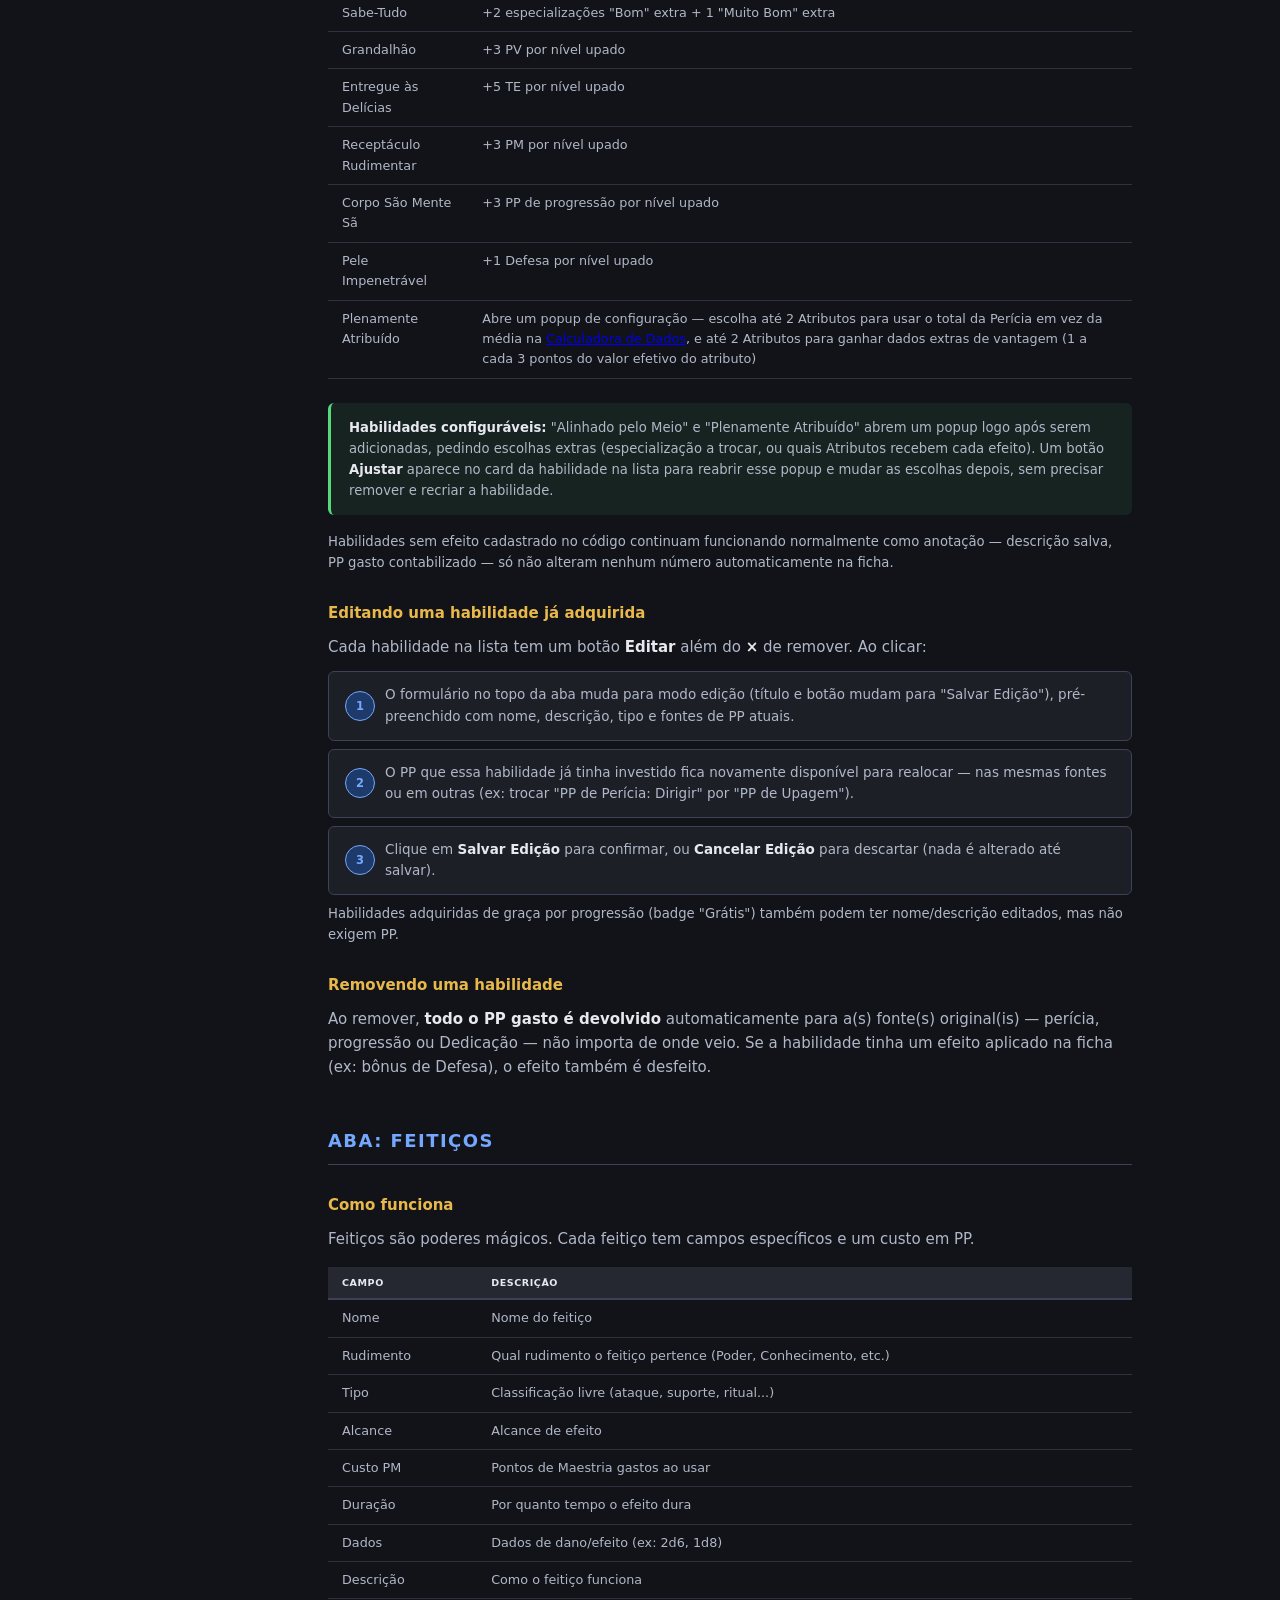
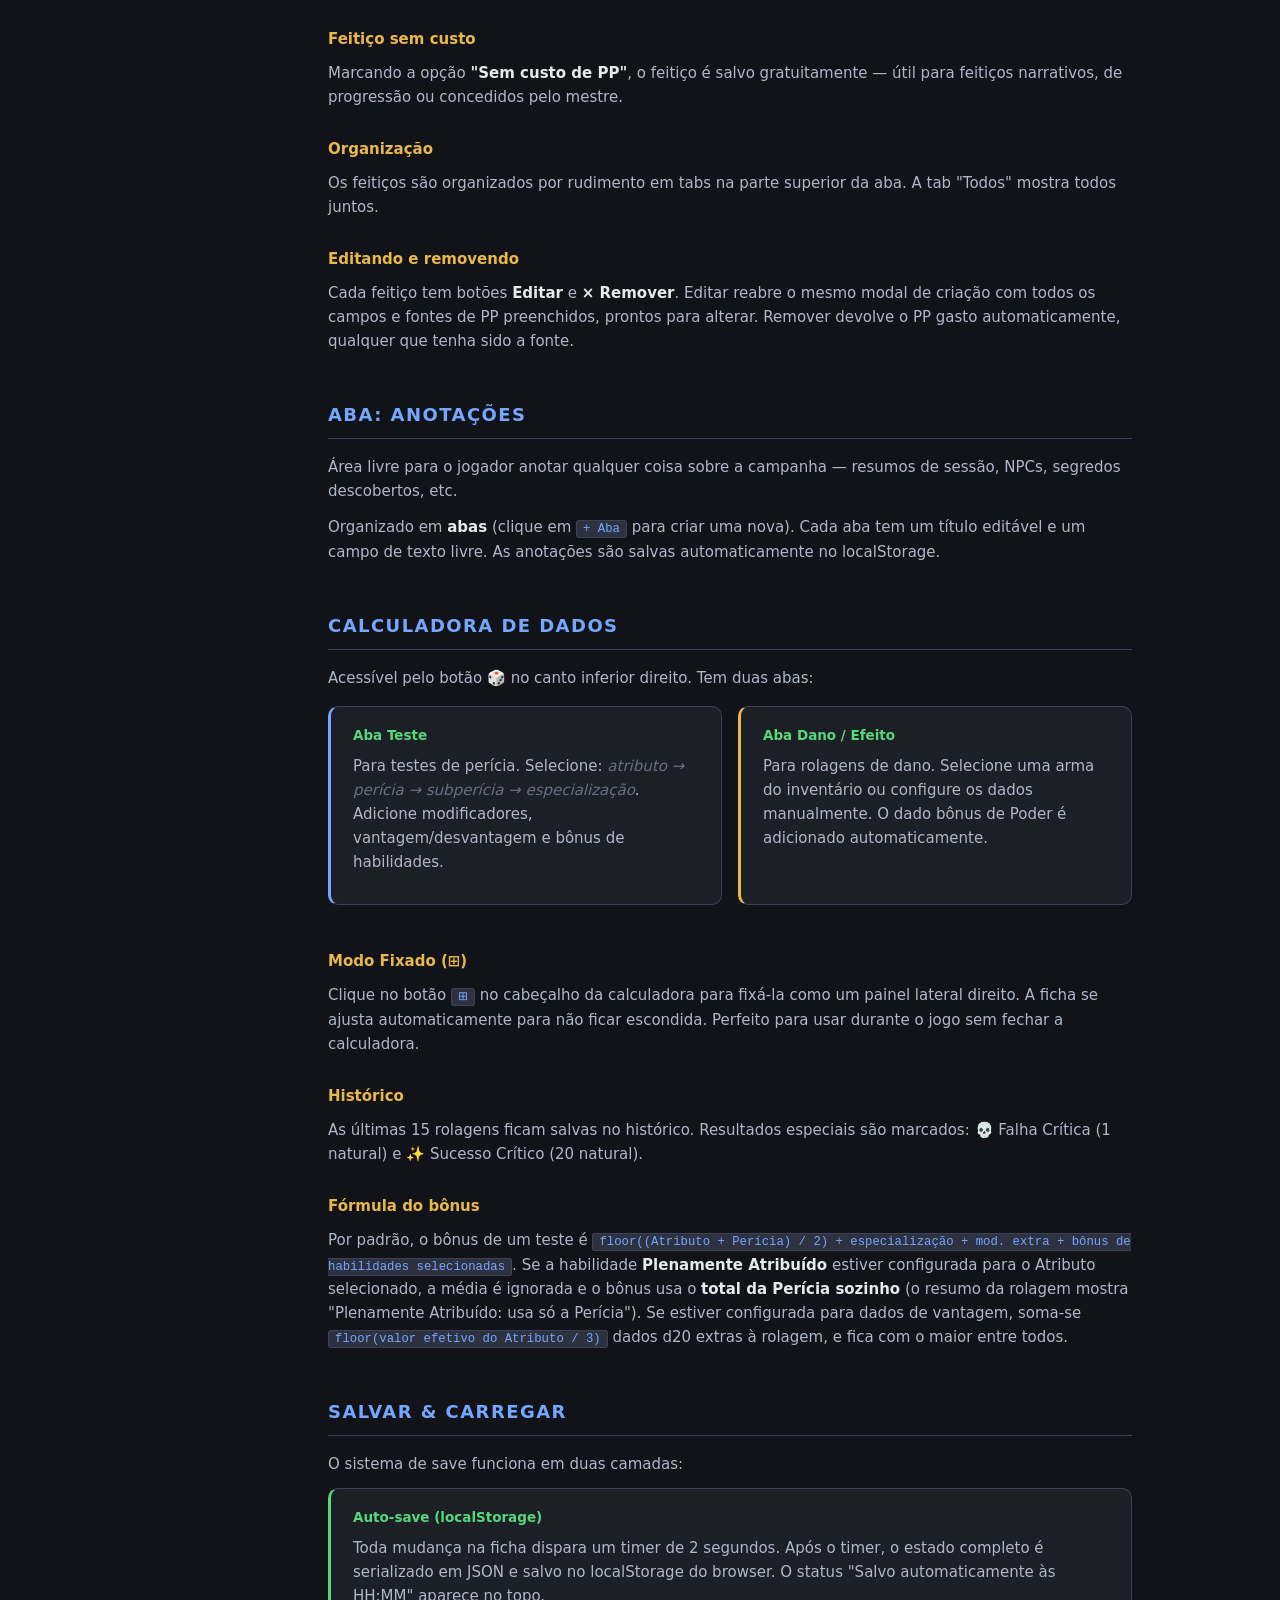
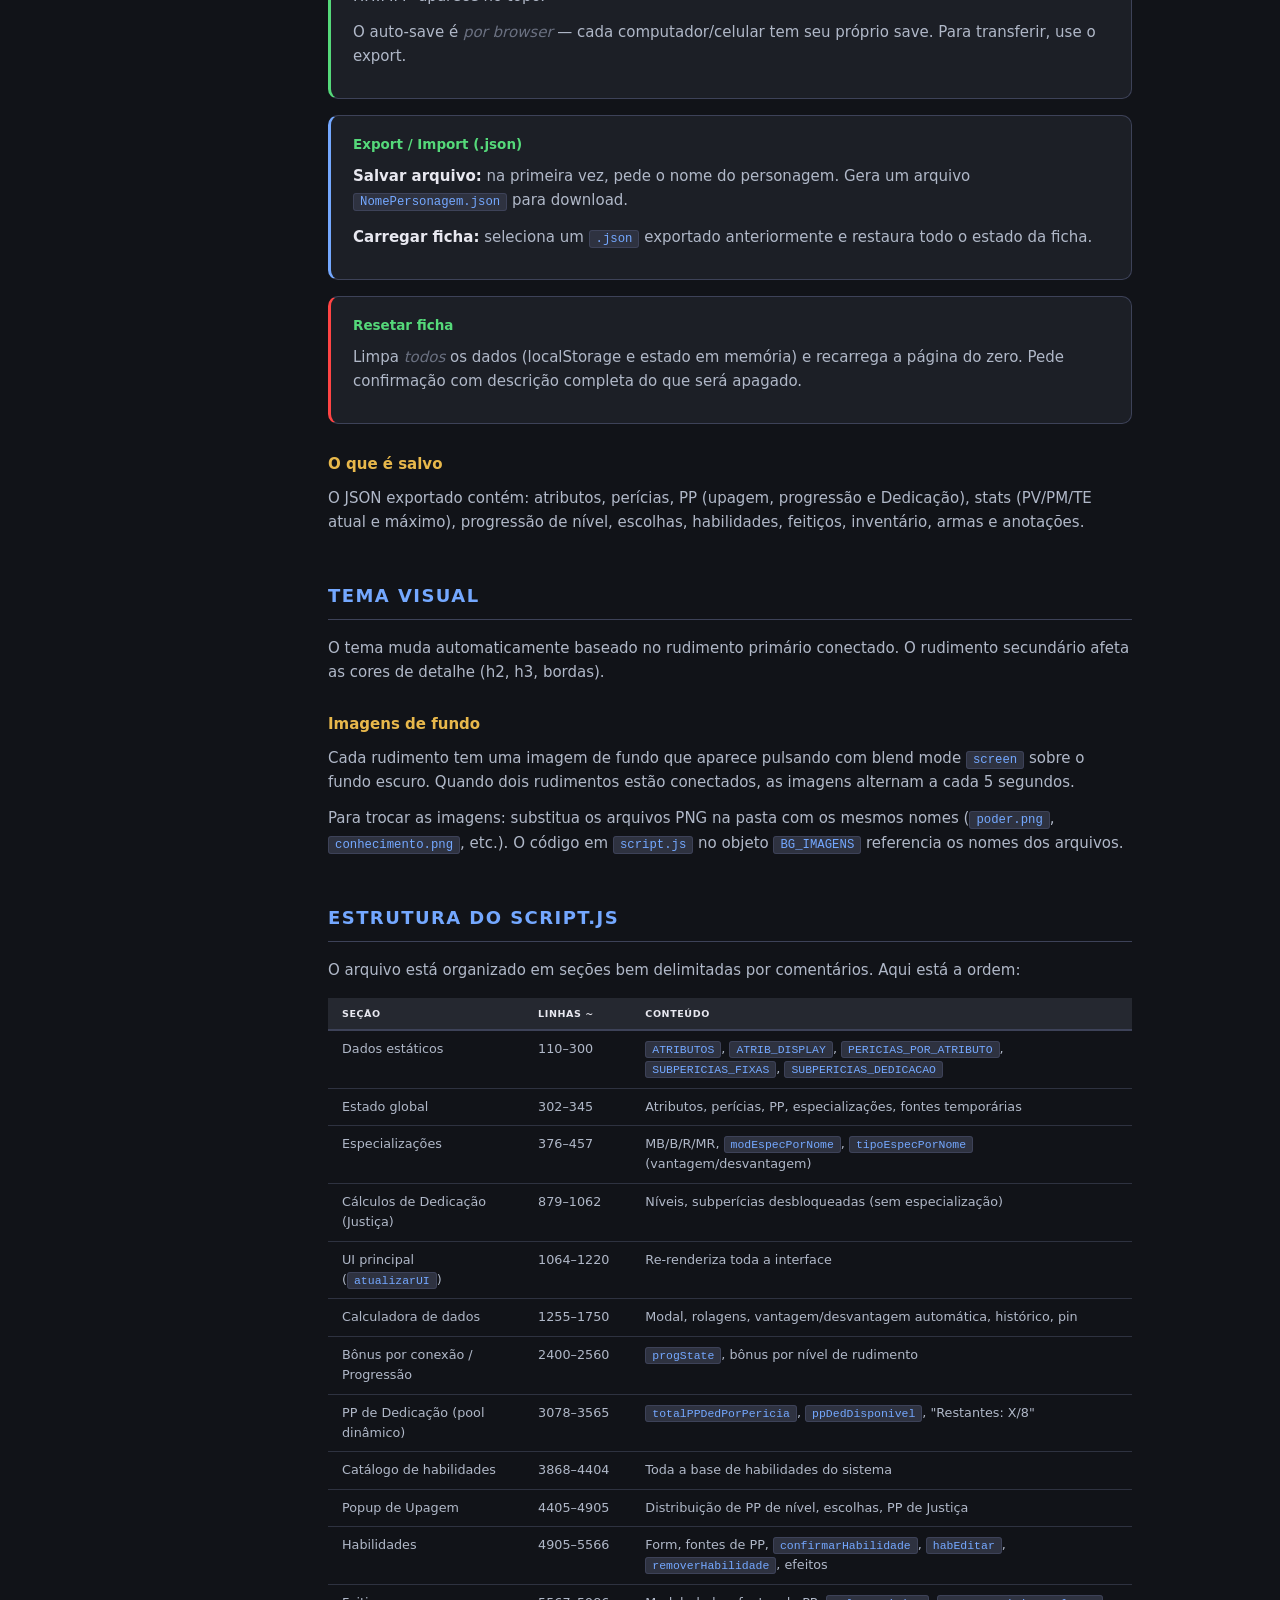
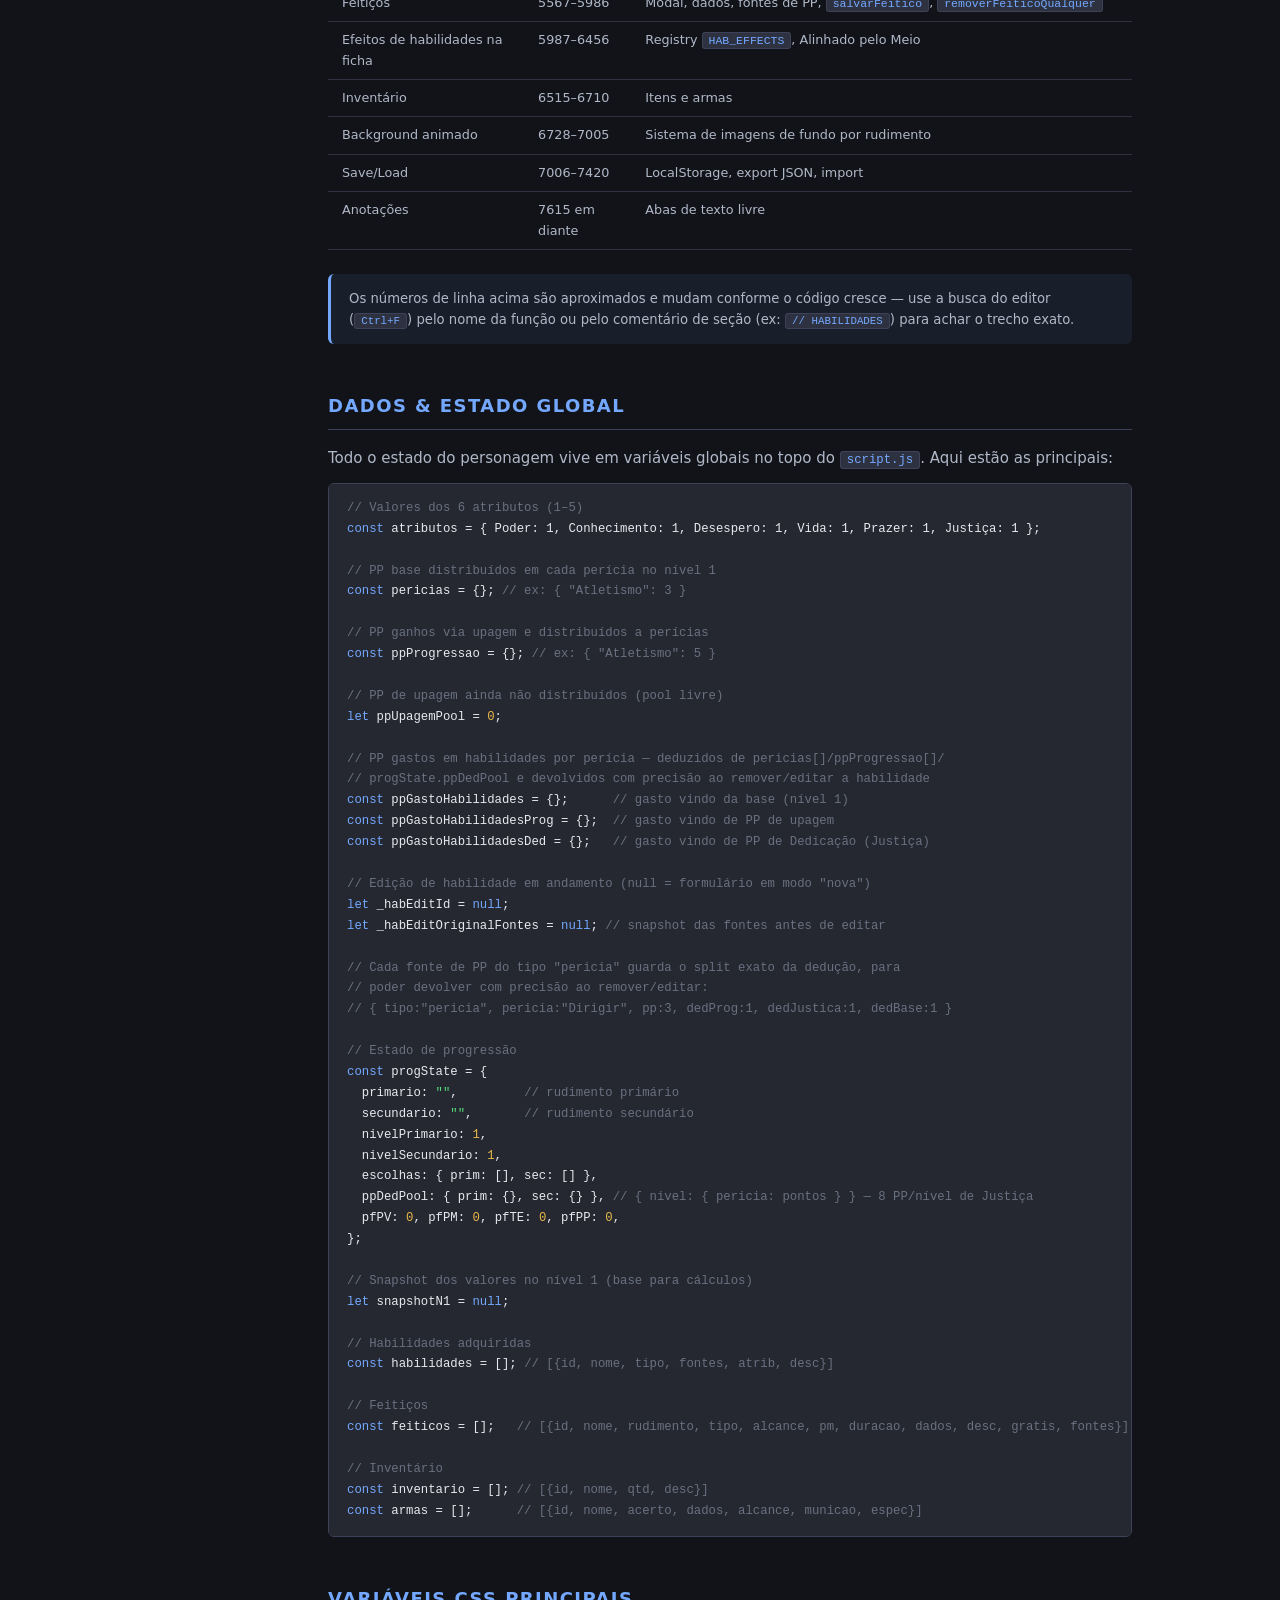
==== commit 8e2f2b64: "Add files via upload" ====
--- a/documentacaoInstigo.html
+++ b/documentacaoInstigo.html
@@ -391,6 +391,9 @@
     <div class="card card-accent-yellow">
       <h4 style="margin-top:0">📌 Atualizações Recentes</h4>
       <ul style="padding-left:20px;color:var(--text2);font-size:.88em;line-height:1.9;">
+        <li>Nova habilidade implementada: <strong>Plenamente Atribuído</strong> (Tipo II, Justiça) — veja <a href="#aba-habilidades">Efeitos automáticos</a> e <a href="#calculadora">Calculadora de Dados</a>.</li>
+        <li><strong>Alinhado pelo Meio</strong> corrigido: o bônus da habilidade agora funciona como um piso que só aumenta — PP que o jogador investe depois soma normalmente por cima, em vez de "derreter" o bônus já concedido.</li>
+        <li><strong>Perícias de Dedicação (Justiça):</strong> layout reorganizado — o nível/desbloqueio e o total de PP agora aparecem direto na linha da perícia, em vez de numa linha separada abaixo.</li>
         <li><strong>Intimidação</strong> agora é subperícia de <strong>Determinação</strong> (era de Carisma).</li>
         <li><strong>Perícias de Dedicação</strong> (Justiça) não têm mais especialização — só desbloqueios por PP.</li>
         <li><strong>Especializações:</strong> Muito Bom agora é +3 e dá Vantagem; Muito Ruim agora é −3 e dá Desvantagem (antes eram +5/−5 sem vantagem/desvantagem).</li>
@@ -542,6 +545,10 @@
       <strong>Perícias de Dedicação (Justiça) não têm especialização.</strong> Financeiro, Performance, Adestramento, Medicina, Dirigir, Pedagogia e Mecânica não recebem MB/B/R/MR — suas subperícias (ex: "Animais selvagens", "Pilotáveis Pesados") são apenas desbloqueios por PP investido, sem seletor de especialização nem bônus/penalidade.
     </div>
 
+    <div class="callout callout-tip">
+      <strong>Layout da linha:</strong> nas 7 perícias de Justiça, a própria linha mostra duas áreas além dos controles de PP/progressão: o que foi <strong>desbloqueado por nível</strong> (badge "Nível X", nomes desbloqueados em verde, "$valor" do Financeiro, status da Performance, tipos de pilotável do Dirigir, etc.) e, mais à direita, o <strong>total de PP</strong> da perícia (base + progressão + Dedicação + bônus de conexão + bônus de habilidade). A lista detalhada com cada subperícia individual e seu próprio total continua abaixo, como uma seção separada — útil quando há vários itens desbloqueados ao mesmo tempo.
+    </div>
+
     <!-- ══════════════════════════════════════════════ -->
     <h2 id="pp">Pontos de Progressão (PP)</h2>
 
@@ -716,7 +723,27 @@
     </ol>
 
     <h3>Efeitos automáticos</h3>
-    <p>Algumas habilidades do catálogo têm efeitos que se aplicam automaticamente à ficha (ex: +1 Defesa, bônus em subperícas específicas). Quando isso acontece, um aviso em verde confirma a aplicação.</p>
+    <p>Algumas habilidades têm efeitos programados que se aplicam (e se desfazem) automaticamente na ficha quando você adiciona ou remove a habilidade — sem precisar ajustar nada manualmente. Isso é controlado por nome exato no código (objeto <code>HAB_EFFECTS</code>), então a habilidade precisa ter o nome cadastrado (com os dois-pontos no final, ex: <code>ALINHADO PELO MEIO:</code>) para o efeito disparar.</p>
+
+    <table>
+      <thead><tr><th>Habilidade</th><th>O que faz na ficha</th></tr></thead>
+      <tbody>
+        <tr><td>Alinhado pelo Meio</td><td>Garante um piso de 5 PP em todas as perícias (o bônus só aumenta, nunca diminui sozinho com PP investido depois) + 1 especialização "Bom" extra</td></tr>
+        <tr><td>Sabe-Tudo</td><td>+2 especializações "Bom" extra + 1 "Muito Bom" extra</td></tr>
+        <tr><td>Grandalhão</td><td>+3 PV por nível upado</td></tr>
+        <tr><td>Entregue às Delícias</td><td>+5 TE por nível upado</td></tr>
+        <tr><td>Receptáculo Rudimentar</td><td>+3 PM por nível upado</td></tr>
+        <tr><td>Corpo São Mente Sã</td><td>+3 PP de progressão por nível upado</td></tr>
+        <tr><td>Pele Impenetrável</td><td>+1 Defesa por nível upado</td></tr>
+        <tr><td>Plenamente Atribuído</td><td>Abre um popup de configuração — escolha até 2 Atributos para usar o total da Perícia em vez da média na <a href="#calculadora">Calculadora de Dados</a>, e até 2 Atributos para ganhar dados extras de vantagem (1 a cada 3 pontos do valor efetivo do atributo)</td></tr>
+      </tbody>
+    </table>
+
+    <div class="callout callout-tip">
+      <strong>Habilidades configuráveis:</strong> "Alinhado pelo Meio" e "Plenamente Atribuído" abrem um popup logo após serem adicionadas, pedindo escolhas extras (especialização a trocar, ou quais Atributos recebem cada efeito). Um botão <strong>Ajustar</strong> aparece no card da habilidade na lista para reabrir esse popup e mudar as escolhas depois, sem precisar remover e recriar a habilidade.
+    </div>
+
+    <p style="font-size:.88em;">Habilidades sem efeito cadastrado no código continuam funcionando normalmente como anotação — descrição salva, PP gasto contabilizado — só não alteram nenhum número automaticamente na ficha.</p>
 
     <h3>Editando uma habilidade já adquirida</h3>
     <p>Cada habilidade na lista tem um botão <strong>Editar</strong> além do <strong>×</strong> de remover. Ao clicar:</p>
@@ -787,6 +814,9 @@
 
     <h3>Histórico</h3>
     <p>As últimas 15 rolagens ficam salvas no histórico. Resultados especiais são marcados: <strong>💀</strong> Falha Crítica (1 natural) e <strong>✨</strong> Sucesso Crítico (20 natural).</p>
+
+    <h3>Fórmula do bônus</h3>
+    <p>Por padrão, o bônus de um teste é <code>floor((Atributo + Perícia) / 2) + especialização + mod. extra + bônus de habilidades selecionadas</code>. Se a habilidade <strong>Plenamente Atribuído</strong> estiver configurada para o Atributo selecionado, a média é ignorada e o bônus usa o <strong>total da Perícia sozinho</strong> (o resumo da rolagem mostra "Plenamente Atribuído: usa só a Perícia"). Se estiver configurada para dados de vantagem, soma-se <code>floor(valor efetivo do Atributo / 3)</code> dados d20 extras à rolagem, e fica com o maior entre todos.</p>
 
     <!-- ══════════════════════════════════════════════ -->
     <h2 id="save-load">Salvar & Carregar</h2>
